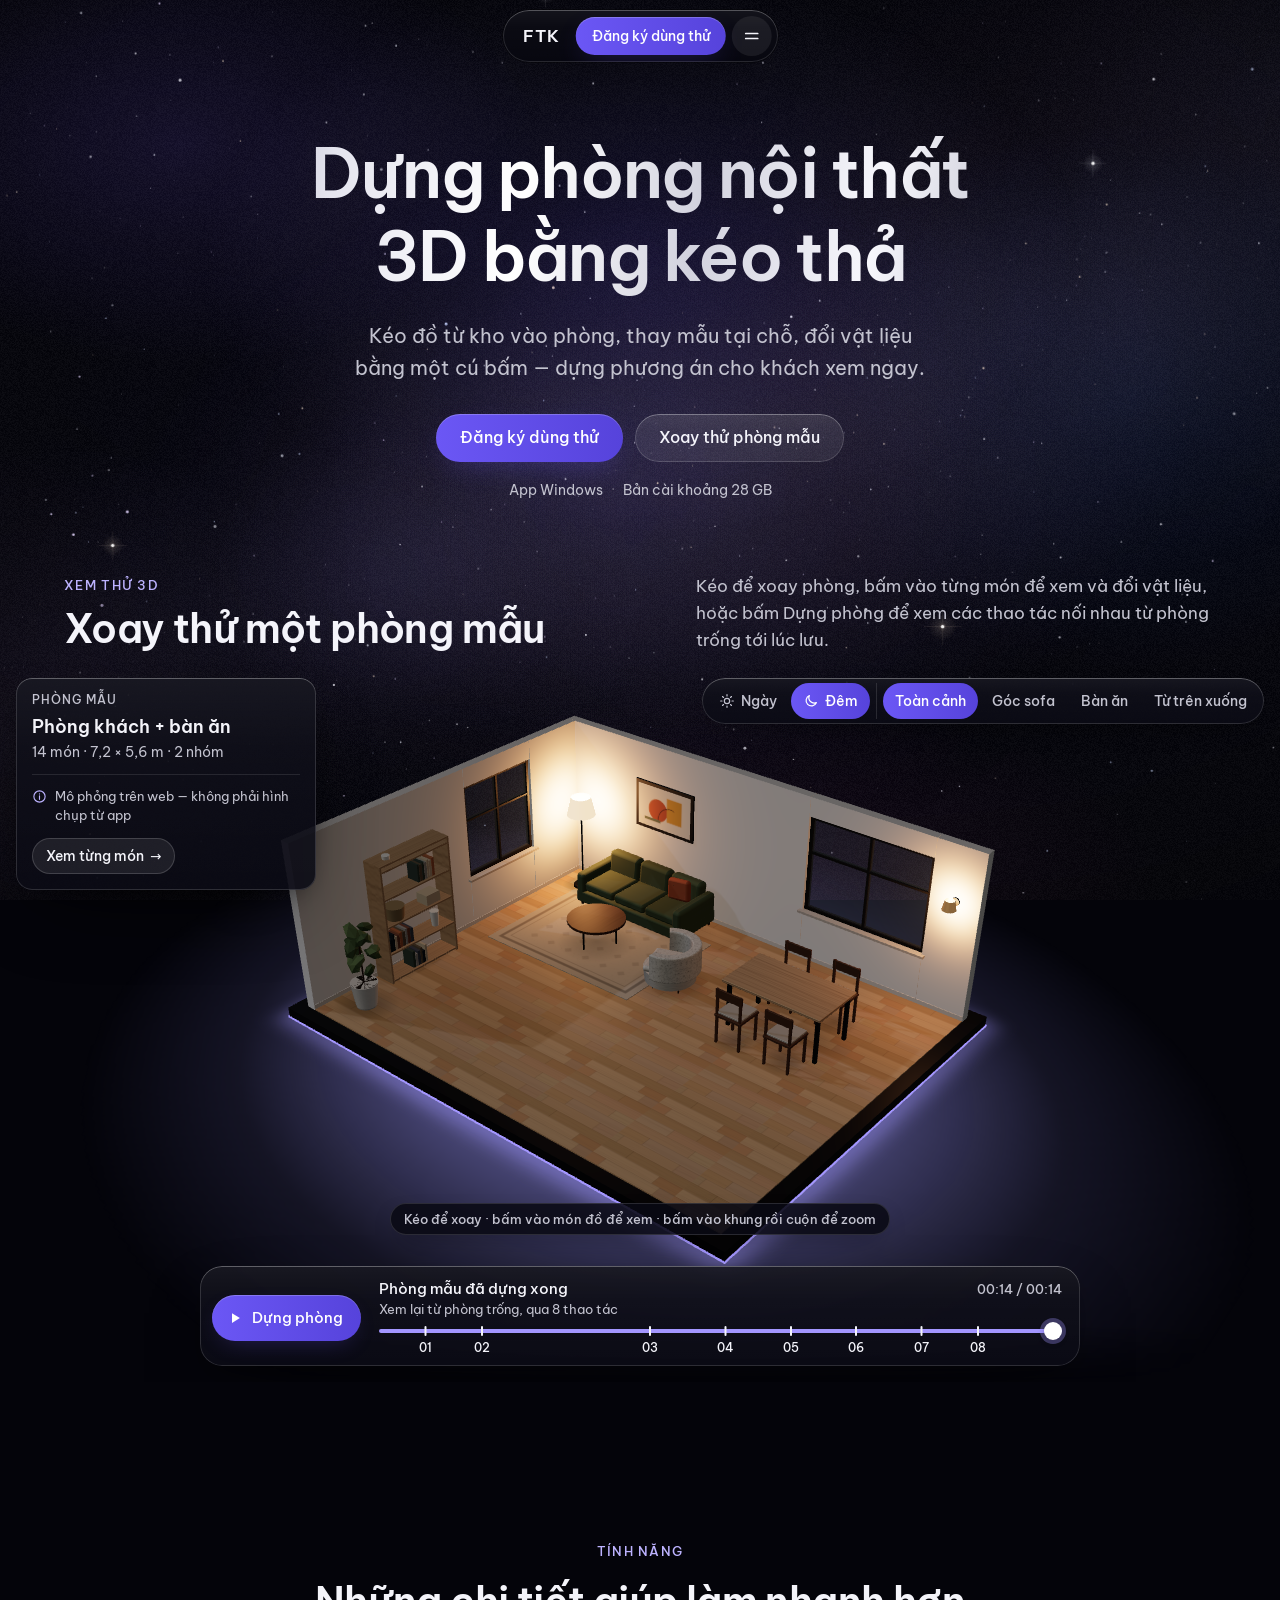
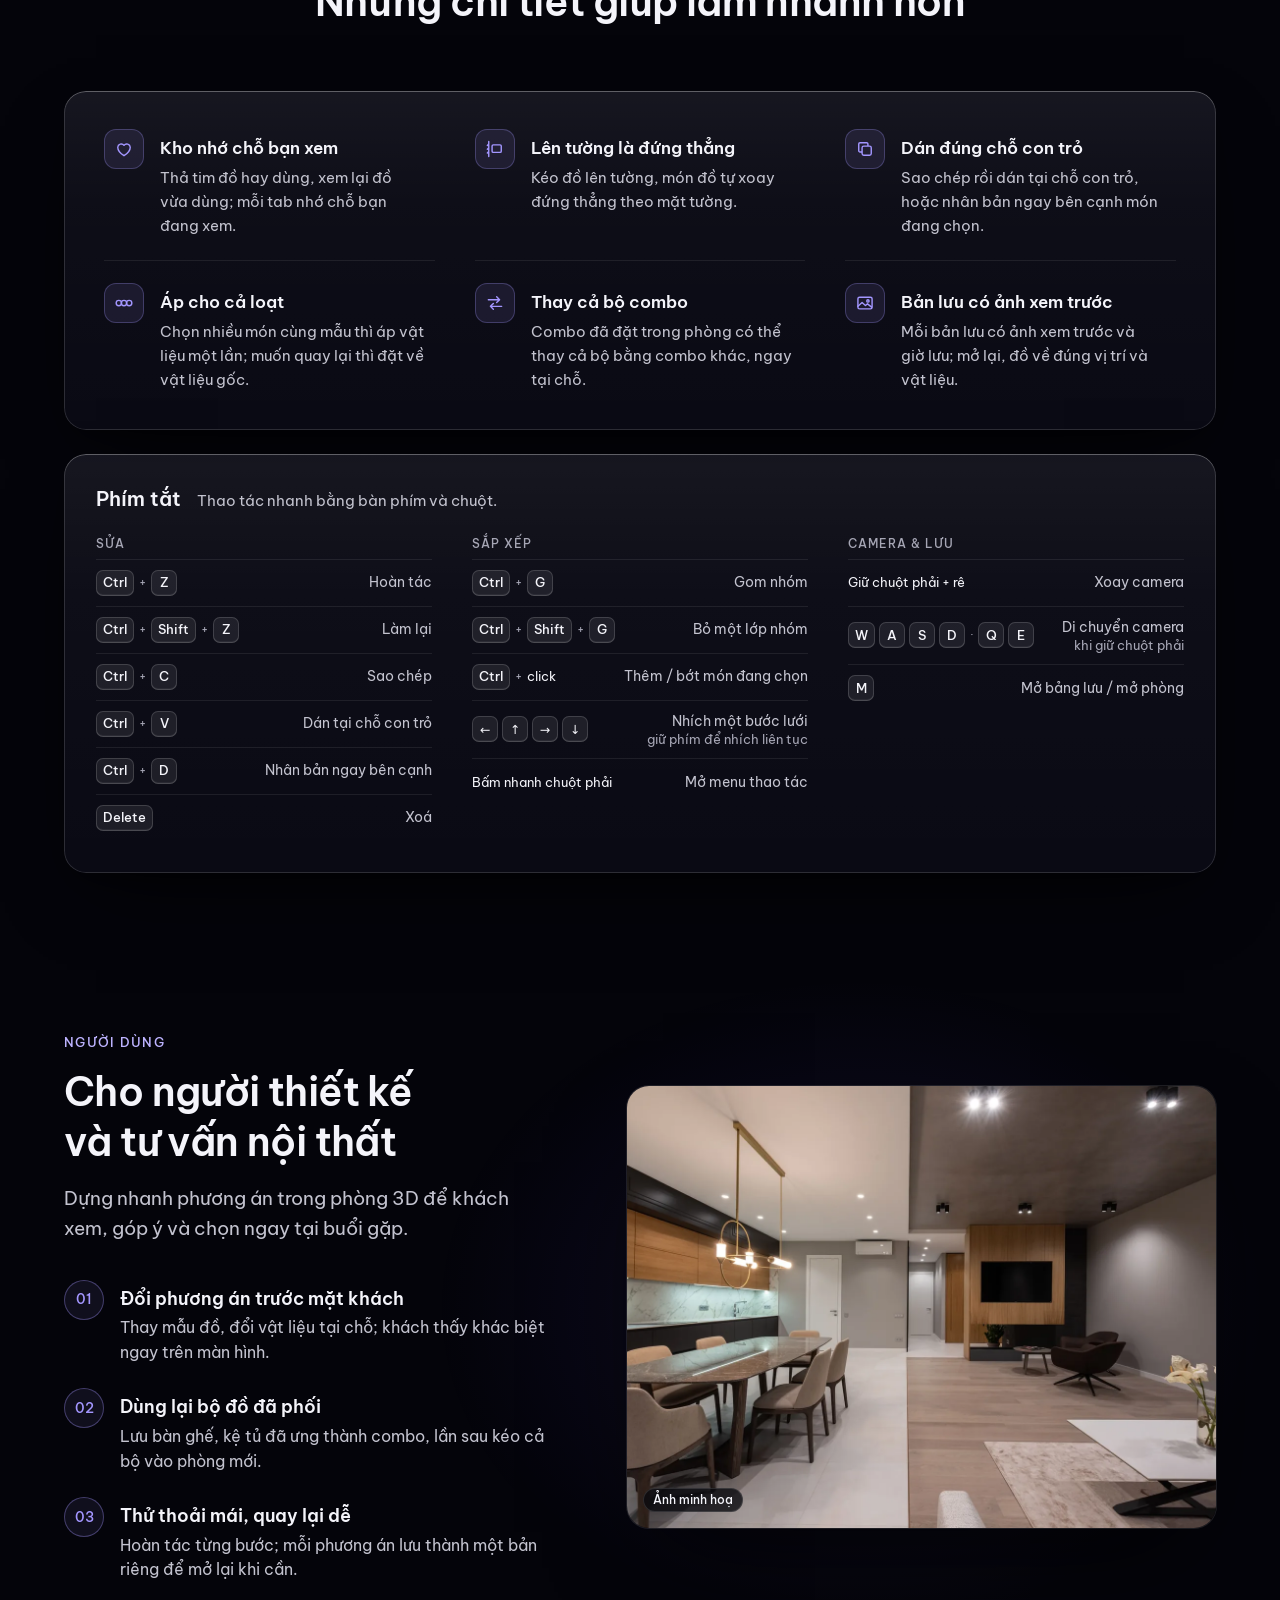
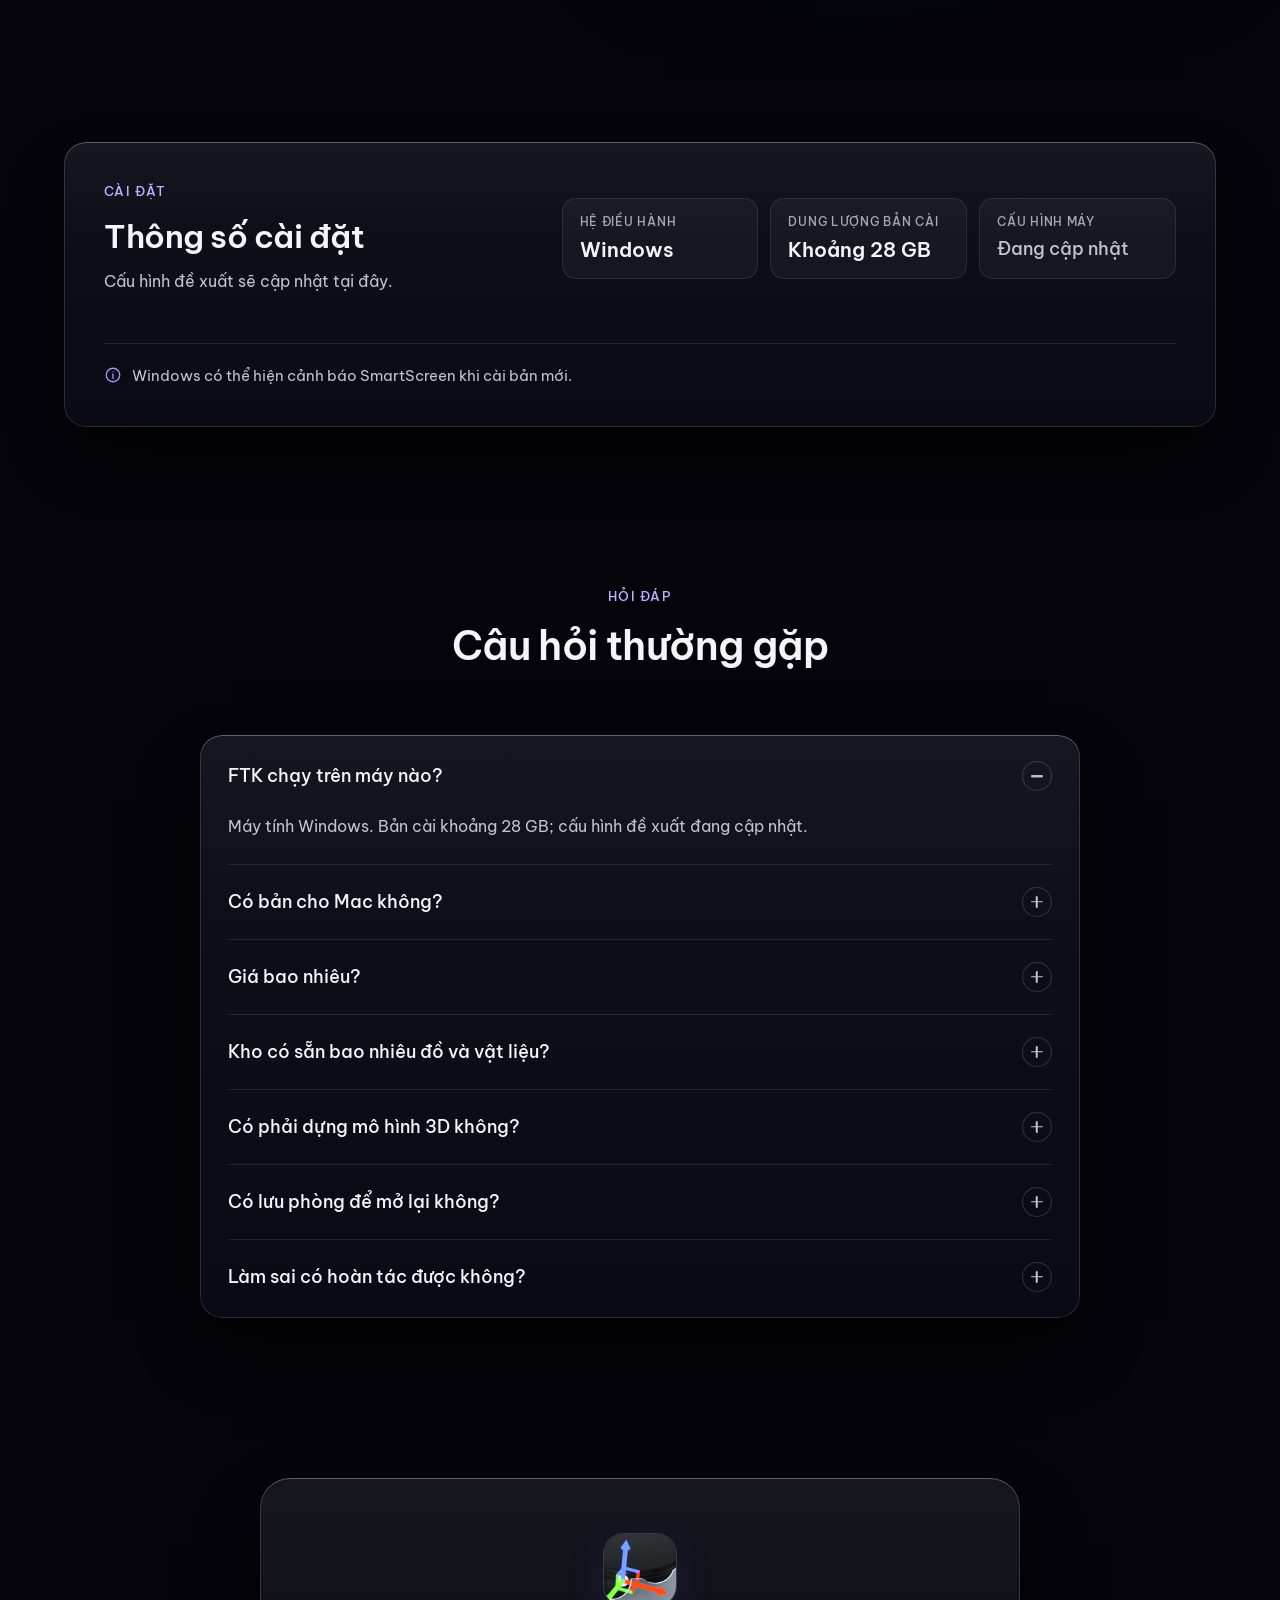
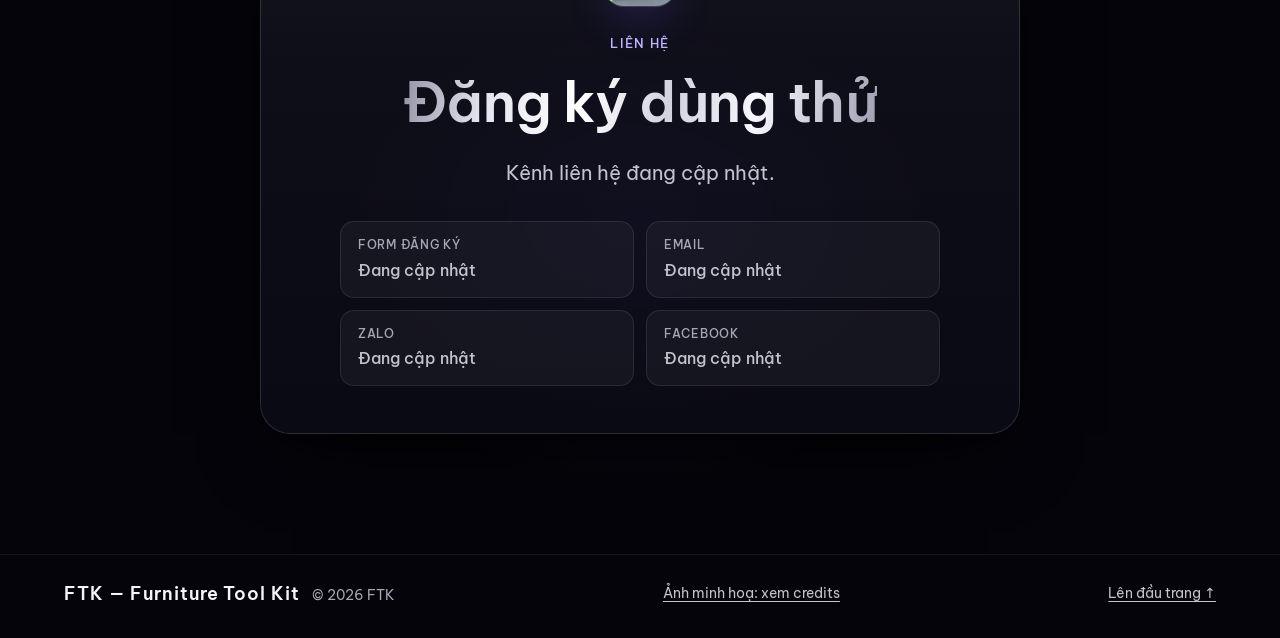
==== index.html @ a06487bc "Dựng trang giới thiệu FTK từ demo v5 đã duyệt (bản đầu, chưa soát) - Trang tĩnh: index.html, style.c" ====
<!doctype html>
<html lang="vi">
<head>
<meta charset="utf-8">
<meta name="viewport" content="width=device-width, initial-scale=1">
<meta name="color-scheme" content="dark">
<meta name="theme-color" content="#04040A">
<meta name="robots" content="noindex">
<title data-cfg="APP_NAME" data-cfg-sau=" · Dựng phòng nội thất 3D bằng kéo thả">FTK — Furniture Tool Kit · Dựng phòng nội thất 3D bằng kéo thả</title>
<meta name="description" data-cfg="TAGLINE" content="Dựng phòng nội thất 3D bằng kéo thả — cho người thiết kế và tư vấn nội thất.">
<link rel="preconnect" href="https://fonts.googleapis.com">
<link rel="preconnect" href="https://fonts.gstatic.com" crossorigin>
<link rel="stylesheet" href="https://fonts.googleapis.com/css2?family=Be+Vietnam+Pro:wght@400;500;600&display=swap">
<link rel="stylesheet" href="style.css?v=1">
<script type="importmap">{"imports":{"three":"./vendor/three/three.module.min.js","three/addons/":"./vendor/three/addons/"}}</script>
<script src="config.js?v=1"></script>
<script src="main.js?v=1"></script>
</head>
<body id="top">
<div class="sky" aria-hidden="true"><div class="sky-neb"></div><canvas class="sky-far"></canvas><canvas class="sky-near"></canvas><div class="sky-grain"></div><div class="sky-vig"></div></div>
<a class="skip" href="#noi-dung">Bỏ qua, tới nội dung</a>

<!-- ═════════ DYNAMIC ISLAND (thay thanh đầu trang) ═════════ -->
<header class="island-wrap">
  <div class="island no-anim" data-mode="idle">
    <div class="isl-in">
      <div class="isl-bar">
        <a class="isl-brand" href="#top" aria-label="FTK — lên đầu trang" data-cfg="APP_SHORT">FTK</a>
        <div class="isl-live" data-kind="none" aria-hidden="true">
          <span class="isl-ico">
            <svg class="isl-ring" width="20" height="20" viewBox="0 0 20 20"><circle class="trk" cx="10" cy="10" r="7.6"/><circle class="val" cx="10" cy="10" r="7.6" pathLength="100" stroke-dasharray="100" stroke-dashoffset="100"/></svg>
            <span class="isl-dot"></span>
            <svg class="isl-ok" width="20" height="20" viewBox="0 0 24 24" fill="none" stroke="currentColor" stroke-width="2" stroke-linecap="round" stroke-linejoin="round"><circle cx="12" cy="12" r="9"/><path d="m8 12.5 2.6 2.6L16 9.6"/></svg>
          </span>
          <span class="isl-no"></span><span class="isl-txt"></span><span class="isl-sub"></span>
        </div>
        <a class="btn btn-primary isl-cta" href="#lien-he" data-cfg-href="SIGNUP_URL">Đăng ký dùng thử</a>
        <button class="isl-btn" type="button" aria-expanded="false" aria-controls="isl-menu" aria-label="Mở menu">
          <svg class="i-menu" width="20" height="20" viewBox="0 0 20 20" fill="none" stroke="currentColor" stroke-width="1.7" stroke-linecap="round" aria-hidden="true"><path d="M4 7.5h12M4 12.5h12"/></svg>
          <svg class="i-x" width="20" height="20" viewBox="0 0 20 20" fill="none" stroke="currentColor" stroke-width="1.7" stroke-linecap="round" aria-hidden="true"><path d="M5.5 5.5l9 9M14.5 5.5l-9 9"/></svg>
        </button>
      </div>
      <div class="isl-panel" id="isl-menu" hidden>
        <nav class="isl-nav" aria-label="Mục chính">
          <ul>
            <template data-an="anh-app"><li><a data-to="thao-tac">Thao tác</a></li></template>
            <li><a href="#xem-thu">Xem thử 3D</a></li>
            <li><a href="#tinh-nang">Tính năng</a></li>
            <li><a href="#danh-cho-ai">Người dùng</a></li>
            <li><a href="#cai-dat">Cài đặt</a></li>
            <li><a href="#hoi-dap">Hỏi đáp</a></li>
          </ul>
        </nav>
      </div>
    </div>
  </div>
  <p id="isl-say" class="sr-only" role="status" aria-live="polite"></p>
</header>

<main id="noi-dung">

<!-- ═════════ #hero ═════════ -->
<section id="hero" class="hero" aria-labelledby="hero-title">
  <div class="container">
    <h1 id="hero-title" class="shine" data-reveal style="--i:0">Dựng phòng nội thất 3D bằng kéo thả</h1>
    <p class="lead" data-reveal style="--i:1">Kéo đồ từ kho vào phòng, thay mẫu tại chỗ, đổi vật liệu bằng một cú bấm — dựng phương án cho khách xem ngay.</p>
    <div class="hero-actions" data-reveal style="--i:2">
      <a class="btn btn-primary" href="#lien-he" data-cfg-href="SIGNUP_URL">Đăng ký dùng thử</a>
      <a class="btn btn-glass" href="#xem-thu" data-hero-2>Xoay thử phòng mẫu</a>
    </div>
    <p class="hero-note" data-reveal style="--i:3">App Windows<span aria-hidden="true">·</span>Bản cài khoảng 28 GB</p>

    <!-- TẠM ẨN (cờ SHOW_ANH_APP): <template> không giải mã / tải ảnh bên trong. Cờ bật → script đưa lại vào DOM. -->
    <template data-an="anh-app">
    <figure class="hero-media" data-reveal style="--i:4">
      <div class="frame">
        <img data-media="ui-tong-quan" width="1400" height="996" alt="" fetchpriority="high">
      </div>
      <figcaption class="cap"></figcaption>
    </figure>
    </template>
  </div>
</section>

<!-- ═════════ #thao-tac — TẠM ẨN (cờ SHOW_ANH_APP) ═════════
     Cờ bật: script đưa khối vào lại chỗ này rồi mới khởi tạo phần kể chuyện theo cuộn.
     Không JS / giảm chuyển động: danh sách tĩnh 8 bước, ảnh / ô chờ nằm trong từng bước. -->
<template data-an="anh-app">
<section id="thao-tac" class="section tt" aria-labelledby="tt-title">
  <div class="container">
    <div class="sec-head" data-reveal>
      <p class="eyebrow">Xem thao tác</p>
      <h2 id="tt-title" class="h2">Từ kho đồ tới bản lưu</h2>
      <p class="sec-lead">Tám thao tác dựng một phương án, từ lúc mở kho tới khi lưu phòng.</p>
    </div>
  </div>
  <div class="tt-wide">
    <div class="tt-body">
      <ol class="tt-steps">
        <li class="tt-step" id="tt-1">
          <div class="tt-text">
            <p class="tt-no"><b>01</b> / 08</p>
            <h3>Mở kho đồ</h3>
            <p class="tt-desc">Bấm nút kho đồ trên thanh công cụ: đồ nội thất, vật liệu và combo nằm chung một cửa sổ, xếp theo thư mục, có ô tìm kiếm.</p>
          </div>
          <figure class="tt-media" data-step="1">
            <img data-media="tt-01" width="945" height="532" loading="lazy" alt="">
            <figcaption class="chip"></figcaption>
          </figure>
        </li>

        <li class="tt-step" id="tt-2">
          <div class="tt-text">
            <p class="tt-no"><b>02</b> / 08</p>
            <h3>Kéo đồ vào phòng</h3>
            <p class="tt-desc">Kéo thẻ ra phòng 3D, bóng của món đồ bám theo sàn, tường hoặc trần dưới con trỏ. Thả tay là đồ nằm đúng chỗ, được chọn sẵn.</p>
          </div>
          <figure class="tt-media tt-wait" data-step="2" role="img" aria-label="Ô chờ video kéo đồ vào phòng (V3), chưa có video">
            <div class="tt-wait-in">
              <span class="tt-wait-ico" aria-hidden="true"><svg width="30" height="30" viewBox="0 0 24 24" fill="none" stroke="currentColor" stroke-width="1.6" stroke-linecap="round" stroke-linejoin="round"><rect x="3" y="3" width="8" height="8" rx="1.6"/><path d="M13 13l8 4-3.4 1.2L16.4 21.6z"/><path d="M7 14v4h4" stroke-dasharray="2 2"/></svg></span>
              <span class="wait-badge"><svg width="18" height="18" viewBox="0 0 24 24" aria-hidden="true"><circle cx="12" cy="12" r="9.2" fill="none" stroke="currentColor" stroke-width="1.6"/><path d="M10 8.6v6.8l5.6-3.4z" fill="currentColor"/></svg>Video sẽ cập nhật — V3</span>
            </div>
          </figure>
        </li>

        <li class="tt-step" id="tt-3">
          <div class="tt-text">
            <p class="tt-no"><b>03</b> / 08</p>
            <h3>Chọn rồi chỉnh bằng gizmo</h3>
            <p class="tt-desc">Click hoặc quét khung để chọn, kéo gizmo 3 trục để di chuyển, xoay, co giãn theo bước lưới.</p>
            <ul class="tt-keys">
              <li><kbd>Ctrl</kbd><span class="plus">+</span><span class="act">click</span><span class="what">thêm / bớt món</span></li>
              <li><kbd aria-label="Mũi tên trái">←</kbd><kbd aria-label="Mũi tên phải">→</kbd><span class="what">nhích một bước lưới</span></li>
            </ul>
          </div>
          <figure class="tt-media" data-step="3">
            <img data-media="tt-03" width="567" height="319" loading="lazy" alt="">
            <figcaption class="chip"></figcaption>
          </figure>
        </li>

        <li class="tt-step" id="tt-4">
          <div class="tt-text">
            <p class="tt-no"><b>04</b> / 08</p>
            <h3>Gom đồ thành nhóm</h3>
            <p class="tt-desc">Chọn nhiều món rồi gom thành nhóm để di chuyển cả cụm; vào trong nhóm khi cần sửa riêng từng món.</p>
            <ul class="tt-keys">
              <li><kbd>Ctrl</kbd><span class="plus">+</span><kbd>G</kbd><span class="what">gom nhóm</span></li>
              <li><kbd>Ctrl</kbd><span class="plus">+</span><kbd>Shift</kbd><span class="plus">+</span><kbd>G</kbd><span class="what">bỏ một lớp nhóm</span></li>
            </ul>
          </div>
          <figure class="tt-media tt-wait" data-step="4" role="img" aria-label="Ô chờ video gom nhóm (V5), chưa có video">
            <div class="tt-wait-in">
              <span class="tt-wait-ico" aria-hidden="true"><svg width="30" height="30" viewBox="0 0 24 24" fill="none" stroke="currentColor" stroke-width="1.6" stroke-linejoin="round"><rect x="2.5" y="2.5" width="19" height="19" rx="3" stroke-dasharray="2.4 2.4"/><rect x="6" y="6" width="5.5" height="5.5" rx="1.2"/><rect x="12.5" y="12.5" width="5.5" height="5.5" rx="1.2"/></svg></span>
              <span class="wait-badge"><svg width="18" height="18" viewBox="0 0 24 24" aria-hidden="true"><circle cx="12" cy="12" r="9.2" fill="none" stroke="currentColor" stroke-width="1.6"/><path d="M10 8.6v6.8l5.6-3.4z" fill="currentColor"/></svg>Video sẽ cập nhật — V5</span>
            </div>
          </figure>
        </li>

        <li class="tt-step" id="tt-5">
          <div class="tt-text">
            <p class="tt-no"><b>05</b> / 08</p>
            <h3>Thay đồ tại chỗ</h3>
            <p class="tt-desc">Chuột phải lên món đồ để thay: kho mở đúng thư mục của món, bạn chọn mẫu khác. Món mới giữ vị trí, hướng xoay và nhóm của món cũ.</p>
          </div>
          <figure class="tt-media tt-wait" data-step="5" role="img" aria-label="Ô chờ video thay đồ (V6), chưa có video">
            <div class="tt-wait-in">
              <span class="tt-wait-ico" aria-hidden="true"><svg width="30" height="30" viewBox="0 0 24 24" fill="none" stroke="currentColor" stroke-width="1.6" stroke-linecap="round" stroke-linejoin="round"><path d="M4 8h13M14 4.5 17.5 8 14 11.5M20 16H7M10 12.5 6.5 16l3.5 3.5"/></svg></span>
              <span class="wait-badge"><svg width="18" height="18" viewBox="0 0 24 24" aria-hidden="true"><circle cx="12" cy="12" r="9.2" fill="none" stroke="currentColor" stroke-width="1.6"/><path d="M10 8.6v6.8l5.6-3.4z" fill="currentColor"/></svg>Video sẽ cập nhật — V6</span>
            </div>
          </figure>
        </li>

        <li class="tt-step" id="tt-6">
          <div class="tt-text">
            <p class="tt-no"><b>06</b> / 08</p>
            <h3>Đổi vật liệu từng vùng</h3>
            <p class="tt-desc">Chọn một vùng của món đồ (mặt bàn, chân bàn…), bấm nút áp ở góc thẻ vật liệu, hoặc kéo thẻ thả thẳng lên đồ.</p>
          </div>
          <figure class="tt-media" data-step="6">
            <img data-media="tt-02" width="1280" height="720" loading="lazy" alt="">
            <figcaption class="chip"></figcaption>
          </figure>
        </li>

        <li class="tt-step" id="tt-7">
          <div class="tt-text">
            <p class="tt-no"><b>07</b> / 08</p>
            <h3>Lưu cả bộ thành combo</h3>
            <p class="tt-desc">Chọn từ 2 món trở lên, lưu thành combo từ menu chuột phải; cả bộ vào tab combo của kho, kèm ảnh bìa tự chụp. Lần sau kéo cả bộ vào phòng, đúng đội hình và vật liệu.</p>
          </div>
          <figure class="tt-media tt-wait" data-step="7" role="img" aria-label="Ô chờ video combo (V8), chưa có video">
            <div class="tt-wait-in">
              <span class="tt-wait-ico" aria-hidden="true"><svg width="30" height="30" viewBox="0 0 24 24" fill="none" stroke="currentColor" stroke-width="1.6" stroke-linejoin="round"><path d="M12 3.5 21 8l-9 4.5L3 8z"/><path d="M3 12l9 4.5 9-4.5M3 16l9 4.5 9-4.5"/></svg></span>
              <span class="wait-badge"><svg width="18" height="18" viewBox="0 0 24 24" aria-hidden="true"><circle cx="12" cy="12" r="9.2" fill="none" stroke="currentColor" stroke-width="1.6"/><path d="M10 8.6v6.8l5.6-3.4z" fill="currentColor"/></svg>Video sẽ cập nhật — V8</span>
            </div>
          </figure>
        </li>

        <li class="tt-step" id="tt-8">
          <div class="tt-text">
            <p class="tt-no"><b>08</b> / 08</p>
            <h3>Lưu phòng, hoàn tác dễ</h3>
            <p class="tt-desc">Mở bảng lưu, đặt tên rồi lưu phòng để mở lại khi cần. Làm sai thì hoàn tác từng bước.</p>
            <ul class="tt-keys">
              <li><kbd>M</kbd><span class="what">mở bảng lưu</span></li>
              <li><kbd>Ctrl</kbd><span class="plus">+</span><kbd>Z</kbd><span class="what">hoàn tác</span></li>
            </ul>
          </div>
          <figure class="tt-media tt-wait" data-step="8" role="img" aria-label="Ô chờ video lưu phòng và hoàn tác (V9, V10), chưa có video">
            <div class="tt-wait-in">
              <span class="tt-wait-ico" aria-hidden="true"><svg width="30" height="30" viewBox="0 0 24 24" fill="none" stroke="currentColor" stroke-width="1.6" stroke-linecap="round" stroke-linejoin="round"><path d="M8.5 5 4.5 9l4 4"/><path d="M4.5 9H14a5.5 5.5 0 0 1 0 11h-4"/></svg></span>
              <span class="wait-badge"><svg width="18" height="18" viewBox="0 0 24 24" aria-hidden="true"><circle cx="12" cy="12" r="9.2" fill="none" stroke="currentColor" stroke-width="1.6"/><path d="M10 8.6v6.8l5.6-3.4z" fill="currentColor"/></svg>Video sẽ cập nhật — V9 / V10</span>
            </div>
          </figure>
        </li>
      </ol>
    </div>
  </div>
</section>
</template>

<!-- ═════════ #xem-thu — Phòng 3D xem thử ═════════
     Cảnh dựng bằng code (three.js 0.160.1 nằm ở vendor/three/, chỉ nạp khi khối sắp vào màn hình).
     Không JS → ảnh chụp sẵn trong <noscript>. Không WebGL → script lấy đúng ảnh đó + câu giải thích. -->
<section id="xem-thu" class="section xt" aria-labelledby="xt-title-h">
  <div class="container">
    <div class="sec-head xt-head" data-reveal>
      <div>
        <p class="eyebrow">Xem thử 3D</p>
        <h2 id="xt-title-h" class="h2">Xoay thử một phòng mẫu</h2>
      </div>
      <p class="sec-lead">Kéo để xoay phòng, bấm vào từng món để xem và đổi vật liệu, hoặc bấm Dựng phòng để xem các thao tác nối nhau từ phòng trống tới lúc lưu.</p>
    </div>
  </div>
  <div class="xt-wrap">
    <div class="xt-stage" data-time="dem">
      <p class="xt-load" aria-hidden="true">Đang dựng phòng 3D…</p>
      <noscript><div class="xt-fallback"><img src="media/xt-fallback.webp" width="1280" height="641" alt="Phòng mẫu dựng bằng code, chế độ đêm, lơ lửng giữa nền trời sao, nhìn từ trên chéo xuống: sàn gỗ, hai bức tường có cửa sổ, sofa, ghế bành, bàn trà tròn trên thảm, kệ sách, đèn cây, chậu cây, tranh treo tường và bàn ăn 4 ghế." loading="lazy"><p class="xt-fb-note">Bật JavaScript để xoay phòng 3D. Mô phỏng trên web — không phải hình chụp từ app.</p></div></noscript>
      <div class="xt-ui">
        <button class="xt-touch" type="button" aria-label="Chạm để xoay phòng"><span><svg width="18" height="18" viewBox="0 0 24 24" fill="none" stroke="currentColor" stroke-width="1.7" stroke-linecap="round" stroke-linejoin="round" aria-hidden="true"><path d="M9 11V5.5a1.5 1.5 0 0 1 3 0V10"/><path d="M12 10V8.5a1.5 1.5 0 0 1 3 0V11"/><path d="M15 10.5a1.5 1.5 0 0 1 3 0V15a6 6 0 0 1-6 6h-.6a6 6 0 0 1-4.6-2.2L4.2 15.6a1.5 1.5 0 0 1 2.2-2L9 15.5"/></svg>Chạm để xoay phòng</span></button>

        <div class="xt-panel lg xt-info">
          <p class="xt-over">Phòng mẫu</p>
          <p class="xt-title">Phòng khách + bàn ăn</p>
          <p class="xt-meta">14 món · 7,2 × 5,6 m · 2 nhóm</p>
          <p class="xt-sim"><svg width="15" height="15" viewBox="0 0 24 24" fill="none" stroke="currentColor" stroke-width="1.8" stroke-linecap="round" aria-hidden="true"><circle cx="12" cy="12" r="9"/><path d="M12 11v5.5"/><circle cx="12" cy="7.8" r=".9" fill="currentColor" stroke="none"/></svg><span>Mô phỏng trên web — không phải hình chụp từ app</span></p>
          <button class="xt-all" type="button">Xem từng món <span aria-hidden="true">→</span></button>
        </div>

        <div class="xt-panel lg xt-ctrl">
          <div class="xt-seg" role="group" aria-label="Ánh sáng">
            <button type="button" data-time-set="ngay" aria-pressed="false"><svg width="16" height="16" viewBox="0 0 24 24" fill="none" stroke="currentColor" stroke-width="1.8" stroke-linecap="round" aria-hidden="true"><circle cx="12" cy="12" r="4"/><path d="M12 2.5v2M12 19.5v2M2.5 12h2M19.5 12h2M5.3 5.3l1.4 1.4M17.3 17.3l1.4 1.4M5.3 18.7l1.4-1.4M17.3 6.7l1.4-1.4"/></svg>Ngày</button>
            <button type="button" data-time-set="dem" aria-pressed="true"><svg width="16" height="16" viewBox="0 0 24 24" fill="none" stroke="currentColor" stroke-width="1.8" stroke-linejoin="round" aria-hidden="true"><path d="M20 14.5A8 8 0 0 1 9.5 4a8 8 0 1 0 10.5 10.5z"/></svg>Đêm</button>
          </div>
          <div class="xt-seg" role="group" aria-label="Góc nhìn có sẵn">
            <button type="button" data-view="toan" aria-pressed="true">Toàn cảnh</button>
            <button type="button" data-view="sofa" aria-pressed="false">Góc sofa</button>
            <button type="button" data-view="an" aria-pressed="false">Bàn ăn</button>
            <button type="button" data-view="tren" aria-pressed="false">Từ trên xuống</button>
          </div>
        </div>

        <p class="xt-hint xt-solid"></p>
        <div class="xt-kho xt-solid" aria-hidden="true"><span class="k-ttl">Kho đồ</span><span data-k="do">Đồ nội thất</span><span data-k="vl">Vật liệu</span><span data-k="cb">Combo</span><span class="xt-kho-item"></span></div>
        <p class="xt-glabel" aria-hidden="true"></p>
        <p class="xt-tip xt-solid" aria-hidden="true"></p>
        <button class="xt-done xt-solid" type="button"><svg width="16" height="16" viewBox="0 0 24 24" fill="none" stroke="currentColor" stroke-width="2" stroke-linecap="round" aria-hidden="true"><path d="M6 6l12 12M18 6 6 18"/></svg>Xong, cuộn trang</button>

        <aside class="xt-panel lg xt-card" aria-label="Thông tin món đồ đang chọn" aria-hidden="true">
          <div class="xt-card-head">
            <p class="xt-over">Món đồ · <span data-x="idx">01</span> / <span data-x="cnt">11</span></p>
            <button class="xt-x" type="button" aria-label="Đóng thẻ"><svg width="16" height="16" viewBox="0 0 24 24" fill="none" stroke="currentColor" stroke-width="2" stroke-linecap="round" aria-hidden="true"><path d="M6 6l12 12M18 6 6 18"/></svg></button>
          </div>
          <h3 data-x="name">Sofa 3 chỗ</h3>
          <dl class="xt-props">
            <div><dt>Loại đồ</dt><dd data-x="loai">Sofa</dd></div>
            <div><dt>Bám mặt</dt><dd data-x="bam">Sàn</dd></div>
            <div class="wide"><dt>Vật liệu · vùng <span data-x="vung">vải bọc</span></dt><dd data-x="vl">Vải xanh rêu</dd></div>
            <div class="wide"><dt>Nhóm / combo</dt><dd data-x="nhom">Nhóm Góc sofa</dd></div>
          </dl>
          <p class="xt-chips-lbl">Đổi vật liệu</p>
          <div class="xt-chips" role="group" aria-label="Đổi vật liệu"></div>
          <div class="xt-nav">
            <button type="button" data-x="prev"><span aria-hidden="true">←</span> Món trước</button>
            <button type="button" data-x="next">Món sau <span aria-hidden="true">→</span></button>
          </div>
          <p class="xt-fine">Tên đồ, vật liệu, nhóm là dữ liệu mô phỏng cho phòng mẫu này.</p>
        </aside>

        <div class="xt-panel lg xt-tl">
          <button class="xt-play" type="button" data-state="play" aria-label="Phát: dựng phòng từ phòng trống">
            <svg class="i-play" width="18" height="18" viewBox="0 0 24 24" aria-hidden="true"><path d="M8 5.5v13l10.5-6.5z" fill="currentColor"/></svg>
            <svg class="i-pause" width="18" height="18" viewBox="0 0 24 24" aria-hidden="true"><path d="M7.5 5.5h3v13h-3zM13.5 5.5h3v13h-3z" fill="currentColor"/></svg>
            <svg class="i-replay" width="18" height="18" viewBox="0 0 24 24" fill="none" stroke="currentColor" stroke-width="2" stroke-linecap="round" stroke-linejoin="round" aria-hidden="true"><path d="M4.5 12a7.5 7.5 0 1 0 2.2-5.3"/><path d="M4.5 4.5v4h4"/></svg>
            <span class="xt-play-txt">Dựng phòng</span>
          </button>
          <div class="xt-tl-main">
            <div class="xt-tl-top"><p class="xt-moc"><b></b><span>Phòng mẫu đã dựng xong</span></p><p class="xt-time">00:14 / 00:14</p></div>
            <p class="xt-moc-sub">Xem lại từ phòng trống, qua 8 thao tác</p>
            <div class="xt-range"><input type="range" min="0" max="1420" step="1" value="1420" aria-label="Thanh thời gian dựng phòng"><div class="xt-ticks" aria-hidden="true"></div></div>
          </div>
        </div>
      </div>
    </div>
  </div>
</section>

<!-- ═════════ #tinh-nang ═════════ -->
<section id="tinh-nang" class="section" aria-labelledby="tn-title">
  <div class="container">
    <div class="sec-head" data-reveal>
      <p class="eyebrow">Tính năng</p>
      <h2 id="tn-title" class="h2">Những chi tiết giúp làm nhanh hơn</h2>
    </div>

    <ul class="details lg" data-reveal>
      <li class="detail">
        <span class="ico" aria-hidden="true"><svg width="20" height="20" viewBox="0 0 24 24" fill="none" stroke="currentColor" stroke-width="1.7" stroke-linejoin="round"><path d="M12 20s-7.5-4.6-7.5-10.1A4.2 4.2 0 0 1 12 7.6a4.2 4.2 0 0 1 7.5 2.3C19.5 15.4 12 20 12 20z"/></svg></span>
        <div><h3>Kho nhớ chỗ bạn xem</h3><p>Thả tim đồ hay dùng, xem lại đồ vừa dùng; mỗi tab nhớ chỗ bạn đang xem.</p></div>
      </li>
      <li class="detail">
        <span class="ico" aria-hidden="true"><svg width="20" height="20" viewBox="0 0 24 24" fill="none" stroke="currentColor" stroke-width="1.7" stroke-linecap="round" stroke-linejoin="round"><path d="M4.5 3v18M4.5 6 2.8 7.7M4.5 10.5 2.8 12.2M4.5 15 2.8 16.7"/><rect x="8.5" y="7" width="11" height="9" rx="1.4"/></svg></span>
        <div><h3>Lên tường là đứng thẳng</h3><p>Kéo đồ lên tường, món đồ tự xoay đứng thẳng theo mặt tường.</p></div>
      </li>
      <li class="detail">
        <span class="ico" aria-hidden="true"><svg width="20" height="20" viewBox="0 0 24 24" fill="none" stroke="currentColor" stroke-width="1.7" stroke-linejoin="round"><rect x="8.5" y="8.5" width="11" height="11" rx="2"/><path d="M15.5 8.5V6A1.5 1.5 0 0 0 14 4.5H6A1.5 1.5 0 0 0 4.5 6v8A1.5 1.5 0 0 0 6 15.5h2.5"/></svg></span>
        <div><h3>Dán đúng chỗ con trỏ</h3><p>Sao chép rồi dán tại chỗ con trỏ, hoặc nhân bản ngay bên cạnh món đang chọn.</p></div>
      </li>
      <li class="detail">
        <span class="ico" aria-hidden="true"><svg width="20" height="20" viewBox="0 0 24 24" fill="none" stroke="currentColor" stroke-width="1.7"><circle cx="5.8" cy="12" r="3.2"/><circle cx="12" cy="12" r="3.2"/><circle cx="18.2" cy="12" r="3.2"/></svg></span>
        <div><h3>Áp cho cả loạt</h3><p>Chọn nhiều món cùng mẫu thì áp vật liệu một lần; muốn quay lại thì đặt về vật liệu gốc.</p></div>
      </li>
      <li class="detail">
        <span class="ico" aria-hidden="true"><svg width="20" height="20" viewBox="0 0 24 24" fill="none" stroke="currentColor" stroke-width="1.7" stroke-linecap="round" stroke-linejoin="round"><path d="M4 8h13M14 4.5 17.5 8 14 11.5M20 16H7M10 12.5 6.5 16l3.5 3.5"/></svg></span>
        <div><h3>Thay cả bộ combo</h3><p>Combo đã đặt trong phòng có thể thay cả bộ bằng combo khác, ngay tại chỗ.</p></div>
      </li>
      <li class="detail">
        <span class="ico" aria-hidden="true"><svg width="20" height="20" viewBox="0 0 24 24" fill="none" stroke="currentColor" stroke-width="1.7" stroke-linejoin="round" stroke-linecap="round"><rect x="3.5" y="5" width="17" height="14" rx="2"/><path d="m3.5 16 5-4.5 4 3.5 2.5-2 5 4"/><circle cx="15.5" cy="9.5" r="1.4"/></svg></span>
        <div><h3>Bản lưu có ảnh xem trước</h3><p>Mỗi bản lưu có ảnh xem trước và giờ lưu; mở lại, đồ về đúng vị trí và vật liệu.</p></div>
      </li>
    </ul>
    <!-- Phím tắt -->
    <div class="keys lg" data-reveal>
      <div class="keys-title">
        <h3>Phím tắt</h3>
        <p>Thao tác nhanh bằng bàn phím và chuột.</p>
      </div>
      <div class="kgroup">
        <h4>Sửa</h4>
        <dl>
          <div class="krow"><dt><kbd>Ctrl</kbd><span class="plus">+</span><kbd>Z</kbd></dt><dd>Hoàn tác</dd></div>
          <div class="krow"><dt><kbd>Ctrl</kbd><span class="plus">+</span><kbd>Shift</kbd><span class="plus">+</span><kbd>Z</kbd></dt><dd>Làm lại</dd></div>
          <div class="krow"><dt><kbd>Ctrl</kbd><span class="plus">+</span><kbd>C</kbd></dt><dd>Sao chép</dd></div>
          <div class="krow"><dt><kbd>Ctrl</kbd><span class="plus">+</span><kbd>V</kbd></dt><dd>Dán tại chỗ con trỏ</dd></div>
          <div class="krow"><dt><kbd>Ctrl</kbd><span class="plus">+</span><kbd>D</kbd></dt><dd>Nhân bản ngay bên cạnh</dd></div>
          <div class="krow"><dt><kbd>Delete</kbd></dt><dd>Xoá</dd></div>
        </dl>
      </div>
      <div class="kgroup">
        <h4>Sắp xếp</h4>
        <dl>
          <div class="krow"><dt><kbd>Ctrl</kbd><span class="plus">+</span><kbd>G</kbd></dt><dd>Gom nhóm</dd></div>
          <div class="krow"><dt><kbd>Ctrl</kbd><span class="plus">+</span><kbd>Shift</kbd><span class="plus">+</span><kbd>G</kbd></dt><dd>Bỏ một lớp nhóm</dd></div>
          <div class="krow"><dt><kbd>Ctrl</kbd><span class="plus">+</span><span class="act">click</span></dt><dd>Thêm / bớt món đang chọn</dd></div>
          <div class="krow"><dt><kbd aria-label="Mũi tên trái">←</kbd><kbd aria-label="Mũi tên lên">↑</kbd><kbd aria-label="Mũi tên phải">→</kbd><kbd aria-label="Mũi tên xuống">↓</kbd></dt><dd>Nhích một bước lưới<small>giữ phím để nhích liên tục</small></dd></div>
          <div class="krow"><dt><span class="act">Bấm nhanh chuột phải</span></dt><dd>Mở menu thao tác</dd></div>
        </dl>
      </div>
      <div class="kgroup">
        <h4>Camera &amp; lưu</h4>
        <dl>
          <div class="krow"><dt><span class="act">Giữ chuột phải + rê</span></dt><dd>Xoay camera</dd></div>
          <div class="krow"><dt><kbd>W</kbd><kbd>A</kbd><kbd>S</kbd><kbd>D</kbd><span class="sep">·</span><kbd>Q</kbd><kbd>E</kbd></dt><dd>Di chuyển camera<small>khi giữ chuột phải</small></dd></div>
          <div class="krow"><dt><kbd>M</kbd></dt><dd>Mở bảng lưu / mở phòng</dd></div>
        </dl>
      </div>
    </div>
  </div>
</section>

<!-- ═════════ #danh-cho-ai (nhãn: Người dùng) ═════════ -->
<section id="danh-cho-ai" class="band" aria-labelledby="nd-title">
  <div class="container band-grid">
    <div>
      <div data-reveal>
        <p class="eyebrow">Người dùng</p>
        <h2 id="nd-title" class="h2">Cho người thiết kế và tư vấn nội thất</h2>
        <p class="sec-lead">Dựng nhanh phương án trong phòng 3D để khách xem, góp ý và chọn ngay tại buổi gặp.</p>
      </div>
      <ul class="benefits">
        <li class="benefit" data-reveal style="--i:0">
          <span class="n" aria-hidden="true">01</span>
          <div><h3>Đổi phương án trước mặt khách</h3><p>Thay mẫu đồ, đổi vật liệu tại chỗ; khách thấy khác biệt ngay trên màn hình.</p></div>
        </li>
        <li class="benefit" data-reveal style="--i:1">
          <span class="n" aria-hidden="true">02</span>
          <div><h3>Dùng lại bộ đồ đã phối</h3><p>Lưu bàn ghế, kệ tủ đã ưng thành combo, lần sau kéo cả bộ vào phòng mới.</p></div>
        </li>
        <li class="benefit" data-reveal style="--i:2">
          <span class="n" aria-hidden="true">03</span>
          <div><h3>Thử thoải mái, quay lại dễ</h3><p>Hoàn tác từng bước; mỗi phương án lưu thành một bản riêng để mở lại khi cần.</p></div>
        </li>
      </ul>
    </div>
    <figure class="photo" data-reveal style="--i:1">
      <img data-media="nguoi-dung" width="1200" height="900" loading="lazy" alt="">
      <figcaption class="chip"></figcaption>
    </figure>
  </div>
</section>

<!-- ═════════ #ai-sap-co (ẩn; hiện khi SHOW_AI_TEASER bật) ═════════ -->
<section id="ai-sap-co" class="section" aria-labelledby="ai-title" hidden>
  <div class="container">
    <div class="soon lg" data-reveal>
      <p class="eyebrow">Sắp có</p>
      <h2 id="ai-title" class="h2">AI bày đồ — sắp có</h2>
      <p class="sec-lead">Chúng tôi đang thử nghiệm để AI hỗ trợ bày đồ vào phòng. Tính năng này chưa có trong bản hiện tại.</p>
      <p class="wait-badge"><svg width="18" height="18" viewBox="0 0 24 24" fill="none" stroke="currentColor" stroke-width="1.7" stroke-linecap="round" aria-hidden="true"><circle cx="12" cy="12" r="9"/><path d="M12 7.5V12l3 2"/></svg>Đang thử nghiệm</p>
    </div>
  </div>
</section>

<!-- ═════════ #cai-dat ═════════ -->
<section id="cai-dat" class="section" aria-labelledby="cd-title">
  <div class="container">
    <div class="install lg" data-reveal>
      <div>
        <p class="eyebrow">Cài đặt</p>
        <h2 id="cd-title" class="h2">Thông số cài đặt</h2>
        <p class="install-sub">Cấu hình đề xuất sẽ cập nhật tại đây.</p>
      </div>
      <dl class="specs">
        <div class="spec"><dt>Hệ điều hành</dt><dd>Windows</dd></div>
        <div class="spec"><dt>Dung lượng bản cài</dt><dd>Khoảng 28 GB</dd></div>
        <div class="spec"><dt>Cấu hình máy</dt><dd class="pending">Đang cập nhật</dd></div>
      </dl>
      <p class="install-note">
        <svg width="18" height="18" viewBox="0 0 24 24" fill="none" stroke="currentColor" stroke-width="1.7" stroke-linecap="round" aria-hidden="true"><circle cx="12" cy="12" r="9"/><path d="M12 11v5.5"/><circle cx="12" cy="7.8" r=".9" fill="currentColor" stroke="none"/></svg>
        <span>Windows có thể hiện cảnh báo SmartScreen khi cài bản mới.</span>
      </p>
    </div>
  </div>
</section>

<!-- ═════════ #hoi-dap ═════════ -->
<section id="hoi-dap" class="section" aria-labelledby="hd-title">
  <div class="narrow">
    <div class="sec-head" data-reveal>
      <p class="eyebrow">Hỏi đáp</p>
      <h2 id="hd-title" class="h2">Câu hỏi thường gặp</h2>
    </div>
    <div class="faq lg" data-reveal>
      <details open>
        <summary><span class="q"><span data-cfg="APP_SHORT">FTK</span> chạy trên máy nào?</span><span class="pm" aria-hidden="true"></span></summary>
        <p class="ans">Máy tính Windows. Bản cài khoảng 28 GB; cấu hình đề xuất đang cập nhật.</p>
      </details>
      <details>
        <summary><span class="q">Có bản cho Mac không?</span><span class="pm" aria-hidden="true"></span></summary>
        <p class="ans">Hiện chỉ có bản Windows.</p>
      </details>
      <details>
        <summary><span class="q">Giá bao nhiêu?</span><span class="pm" aria-hidden="true"></span></summary>
        <p class="ans">Giá chưa công bố. Đăng ký ở mục <a href="#lien-he">Liên hệ</a> để được báo khi có thông tin.</p>
      </details>
      <details>
        <summary><span class="q">Kho có sẵn bao nhiêu đồ và vật liệu?</span><span class="pm" aria-hidden="true"></span></summary>
        <p class="ans">Kho có sẵn đồ nội thất và vật liệu, chia theo thư mục. Chúng tôi chưa công bố con số; bạn xem trực tiếp khi dùng thử. Bộ đồ bạn tự phối có thể lưu thành combo để dùng lại.</p>
      </details>
      <details>
        <summary><span class="q">Có phải dựng mô hình 3D không?</span><span class="pm" aria-hidden="true"></span></summary>
        <p class="ans">Không. Bạn chọn đồ có sẵn trong kho, kéo vào phòng rồi sắp xếp, thay mẫu, đổi vật liệu.</p>
      </details>
      <details>
        <summary><span class="q">Có lưu phòng để mở lại không?</span><span class="pm" aria-hidden="true"></span></summary>
        <p class="ans">Có. Bấm M để mở bảng lưu, đặt tên rồi lưu; mỗi bản lưu có ảnh xem trước và giờ lưu. Mở lại, đồ về đúng vị trí và vật liệu.</p>
      </details>
      <details>
        <summary><span class="q">Làm sai có hoàn tác được không?</span><span class="pm" aria-hidden="true"></span></summary>
        <p class="ans">Được. Ctrl+Z hoàn tác, Ctrl+Shift+Z làm lại, giữ 50 bước gần nhất. Mở một bản lưu thì lịch sử bắt đầu lại. Riêng xoá combo khỏi kho không hoàn tác được — app hỏi lại trước khi xoá.</p>
      </details>
    </div>
  </div>
</section>

<!-- ═════════ #lien-he ═════════ -->
<section id="lien-he" class="cta" aria-labelledby="lh-title">
  <div class="container">
    <div class="cta-card lg" data-reveal>
      <div class="cta-ico"><img src="media/icon.webp" width="200" height="210" alt="" loading="lazy"></div>
      <p class="eyebrow">Liên hệ</p>
      <h2 id="lh-title" class="h2 shine">Đăng ký dùng thử</h2>
      <p class="sub">Kênh liên hệ đang cập nhật.</p>
      <ul class="lh-list">
        <li class="lh-item" data-ch="SIGNUP_URL"><span class="lh-lbl">Form đăng ký</span><span class="lh-val pending">Đang cập nhật</span></li>
        <li class="lh-item" data-ch="CONTACT_EMAIL"><span class="lh-lbl">Email</span><span class="lh-val pending">Đang cập nhật</span></li>
        <li class="lh-item" data-ch="ZALO_URL"><span class="lh-lbl">Zalo</span><span class="lh-val pending">Đang cập nhật</span></li>
        <li class="lh-item" data-ch="FACEBOOK_URL"><span class="lh-lbl">Facebook</span><span class="lh-val pending">Đang cập nhật</span></li>
      </ul>
    </div>
  </div>
</section>

</main>

<!-- ═════════ FOOTER ═════════ -->
<footer class="site-footer">
  <div class="container foot">
    <div class="foot-left"><span class="brand" data-cfg="APP_NAME">FTK — Furniture Tool Kit</span><span>© 2026 <span data-cfg="APP_SHORT">FTK</span></span></div>
    <details class="credits">
      <summary>Ảnh minh hoạ: xem credits</summary>
      <p>Ảnh ở mục Người dùng lấy từ Pexels (mã 6758771), dùng theo Pexels License.<template data-an="anh-app"> Các ảnh giao diện còn lại chụp từ app.</template></p>
    </details>
    <a href="#top">Lên đầu trang ↑</a>
  </div>
</footer>
</body>
</html>
---- style.css ----
/* ───────── TOKEN ───────── */
  :root {
    --bg: #04040A;
    --text: #F4F4FA;
    --text-2: #C3C3CF;
    --text-3: #A6A6B5;
    --text-dim: #8E8E9D;          /* chữ bước đang mờ trong #thao-tac (khi bật cờ) */
    --line: rgb(255 255 255 / .1);

    --f-head: 'Be Vietnam Pro', system-ui, -apple-system, 'Segoe UI', sans-serif;
    --f-body: 'Be Vietnam Pro', system-ui, -apple-system, 'Segoe UI', sans-serif;

    --container: 1152px;
    --narrow: 880px;
    --pad: 24px;
    --section-gap: 96px;
    --head-gap: 40px;
    --gap: 16px;
    --r-pill: 999px;
    --r-card: 22px;
    --r-media: 16px;
    --top-safe: 72px;             /* island nổi 10 px + cao 52 px + 10 px */
    --ease: cubic-bezier(.2, .7, .2, 1);
    --spring: cubic-bezier(.3, 1.25, .45, 1);

    /* ── Kính lỏng: MỘT bộ biến cho mọi bảng ── */
    --lg-tint: rgb(10 10 22 / .5);          /* bảng trên nền thiên hà */
    --lg-tint-3d: rgb(10 10 22 / .82);      /* bảng nằm trên phòng 3D: nền xấu nhất = tường trắng chế độ Ngày */
    --lg-tint-isl: rgb(6 6 14 / .8);        /* island: đậm hơn để chữ phía sau không đọc được */
    --lg-solid: rgb(12 12 22 / .88);        /* đường lùi: nền tối đặc, bỏ blur */
    --lg-blur: 20px;
    --lg-sat: 160%;
    --lg-edge: rgb(255 255 255 / .14);
    --lg-hi: rgb(255 255 255 / .2);
    --lg-sheen: linear-gradient(180deg, rgb(255 255 255 / .05) 0%, rgb(255 255 255 / .015) 34%, rgb(255 255 255 / 0) 100%);
    --lg-shadow: 0 32px 80px -32px rgb(0 0 0 / .9), 0 10px 28px -14px rgb(0 0 0 / .7);
  }
  @supports (transition-timing-function: linear(0, 1)) {
    :root { --spring: linear(0, 0.05, 0.168, 0.317, 0.473, 0.617, 0.742, 0.843, 0.92, 0.975, 1.012, 1.033, 1.044, 1.046, 1.043, 1.038, 1.031, 1.023, 1.017, 1.011, 1.007, 1.003, 1.001, 0.999, 1); }
  }
  @media (min-width: 768px) { :root { --section-gap: 128px; --head-gap: 56px; --gap: 24px; } }
  @media (min-width: 1024px) { :root { --section-gap: 160px; --head-gap: 64px; } }

  /* Màu nhấn: tím */
  :root {
    --accent: #A396FF;            /* nhãn, link, viền focus trên nền thiên hà */
    --accent-txt: #BDB3FF;        /* chữ nhấn nhỏ nằm trên kính (khối 3D, island) */
    --accent-rgb: 163 150 255;
    --fill-a: #6B57F5;            /* nút chính */
    --fill-b: #5643DB;
    --on-fill: #FFFFFF;
    --glow: rgb(110 86 255 / .32);
    --glow-soft: rgb(110 86 255 / .12);
    --fill-rgb: 107 87 245;
  }
  /* Đường lùi kính đặc: máy yếu (class do JS gắn) · trình duyệt không có backdrop-filter · người dùng giảm trong suốt */
  .kinh-dac { --lg-tint: var(--lg-solid); --lg-tint-3d: rgb(12 12 22 / .9); --lg-tint-isl: rgb(8 8 16 / .96); }
  .kinh-dac .lg, .kinh-dac .island, .kinh-dac .btn-glass { -webkit-backdrop-filter: none !important; backdrop-filter: none !important; }
  .kinh-dac .sky-far, .kinh-dac .sky-near { animation: none; }
  @supports not ((backdrop-filter: blur(1px)) or (-webkit-backdrop-filter: blur(1px))) {
    :root { --lg-tint: var(--lg-solid); --lg-tint-3d: rgb(12 12 22 / .9); --lg-tint-isl: rgb(8 8 16 / .96); }
  }
  @media (prefers-reduced-transparency: reduce) {
    :root { --lg-tint: var(--lg-solid); --lg-tint-3d: rgb(12 12 22 / .9); --lg-tint-isl: rgb(8 8 16 / .96); }
    .lg, .island, .btn-glass { -webkit-backdrop-filter: none !important; backdrop-filter: none !important; }
  }

  /* ───────── NỀN ───────── */
  *, *::before, *::after { box-sizing: border-box; }
  html {
    -webkit-text-size-adjust: 100%;
    scroll-behavior: smooth;
    scroll-padding-top: 80px;
    background: var(--bg);
  }
  body {
    margin: 0;
    color: var(--text);
    font: 400 16px/1.65 var(--f-body);
    -webkit-font-smoothing: antialiased;
    -moz-osx-font-smoothing: grayscale;
  }
  img { display: block; max-width: 100%; }
  button { font-family: inherit; }
  a { color: inherit; }
  :focus-visible { outline: 2px solid var(--accent); outline-offset: 3px; border-radius: 6px; }
  h1, h2, h3 { text-wrap: balance; }
  p { text-wrap: pretty; }
  .sr-only { position: absolute; width: 1px; height: 1px; margin: -1px; padding: 0; overflow: hidden; clip: rect(0 0 0 0); white-space: nowrap; border: 0; }

  main { overflow-x: clip; }            /* lưới an toàn: quầng trang trí không bao giờ tạo cuộn ngang */
  .container { width: min(100% - 2 * var(--pad), var(--container)); margin-inline: auto; }
  .narrow { width: min(100% - 2 * var(--pad), var(--narrow)); margin-inline: auto; }
  .section { margin-top: var(--section-gap); }

  .skip {
    position: absolute; left: 16px; top: -64px; z-index: 100;
    padding: 10px 16px; border-radius: var(--r-pill);
    background: var(--text); color: var(--bg); text-decoration: none; font-weight: 500;
  }
  .skip:focus { top: 76px; }

  /* ── Thiên hà điện ảnh: lớp nền cố định, vẽ 1 lần. Trôi rất chậm bằng transform (compositor), thị sai theo camera 3D ── */
  .sky { position: fixed; left: 0; top: 0; z-index: -1; width: 100%; height: 100vh; overflow: hidden; pointer-events: none; contain: strict; }
  .sky > * { position: absolute; }
  .sky-neb {
    inset: 0;
    background:
      radial-gradient(40% 34% at 14% 16%, rgb(120 86 255 / .13), transparent 72%),
      radial-gradient(36% 44% at 88% 44%, rgb(46 104 224 / .11), transparent 72%),
      radial-gradient(44% 30% at 60% 98%, rgb(198 72 172 / .08), transparent 74%),
      radial-gradient(60% 44% at 46% 52%, rgb(52 46 120 / .10), transparent 80%);
  }
  .sky-far, .sky-near { left: -8%; top: -8%; width: 116%; height: 116%; }
  .sky-far { animation: sky-drift-far 260s steps(260) infinite alternate; }
  .sky-near { animation: sky-drift-near 200s steps(200) infinite alternate; }
  @keyframes sky-drift-far { from { transform: translate3d(0, 0, 0); } to { transform: translate3d(-1.8%, 1%, 0); } }
  @keyframes sky-drift-near { from { transform: translate3d(0, 0, 0); } to { transform: translate3d(-2.8%, 1.5%, 0); } }
  .sky-grain { inset: 0; opacity: .04; background-size: 128px 128px; }
  .sky-vig { inset: 0; background: radial-gradient(125% 95% at 50% 42%, transparent 52%, rgb(0 0 0 / .6) 100%); }

  /* Nhãn + tiêu đề khối */
  .eyebrow {
    margin: 0 0 16px;
    font: 500 13px/1.4 var(--f-body);
    letter-spacing: .1em; text-transform: uppercase;
    color: var(--accent-txt);
  }
  .h2 {
    margin: 0;
    font-family: var(--f-head); font-weight: 600;
    font-size: clamp(1.75rem, 1.25rem + 1.6vw, 2.5rem);
    line-height: 1.25; letter-spacing: -.015em;
  }
  .nw { white-space: nowrap; }
  .sec-head { text-align: center; max-width: 760px; margin: 0 auto var(--head-gap); }
  .sec-lead { margin: 16px auto 0; max-width: 640px; color: var(--text-2); font-size: clamp(1.0625rem, 1rem + .3vw, 1.1875rem); line-height: 1.6; }

  /* Chữ bạc (gradient). Luật tiếng Việt: đệm .25em trên/dưới để không xén dấu. */
  .shine { width: fit-content; margin-inline: auto; }
  @supports ((-webkit-background-clip: text) or (background-clip: text)) {
    .shine, .hero h1.shine {
      background: linear-gradient(100deg, #8F8FA3 0%, #E4E4EE 18%, #FFFFFF 38%, #D2D2DE 56%, #F7F7FC 74%, #9C9CB0 100%);
      -webkit-background-clip: text; background-clip: text;
      color: transparent; -webkit-text-fill-color: transparent;
      padding-block: .25em; margin-block: -.25em;
    }
  }

  /* ───────── KÍNH LỎNG (.lg) ───────── */
  .lg {
    position: relative; isolation: isolate;
    border-radius: var(--r-card);
    background: var(--lg-sheen), var(--lg-tint);
    -webkit-backdrop-filter: blur(var(--lg-blur)) saturate(var(--lg-sat));
    backdrop-filter: blur(var(--lg-blur)) saturate(var(--lg-sat));
    box-shadow: inset 0 0 0 1px var(--lg-edge), inset 0 1px 0 0 var(--lg-hi), var(--lg-shadow);
  }
  /* vệt phản chiếu chạy theo con trỏ (JS cập nhật --mx/--my khi (hover:hover)) */
  .lg::before, .island::before {
    content: ""; position: absolute; inset: 0; z-index: -1; pointer-events: none; border-radius: inherit;
    background: radial-gradient(360px circle at var(--mx, 50%) var(--my, -60%), rgb(255 255 255 / var(--lg-lit, .07)), rgb(255 255 255 / 0) 64%);
    opacity: 0; transition: opacity .4s var(--ease);
  }
  @media (hover: hover) { .lg.is-lit::before, .island.is-lit::before { opacity: 1; } }

  /* ───────── NÚT ───────── */
  .btn {
    display: inline-flex; align-items: center; justify-content: center; gap: 8px;
    min-height: 48px; padding: 12px 24px;
    border: 0; border-radius: var(--r-pill);
    font: 500 16px/1.2 var(--f-head);
    text-decoration: none; white-space: nowrap; cursor: pointer;
    transition: background-color .2s var(--ease), box-shadow .2s var(--ease), color .2s var(--ease);
  }
  .btn-primary {
    background: linear-gradient(90deg, var(--fill-a), var(--fill-b));
    color: var(--on-fill);
    box-shadow: inset 0 1px 0 rgb(255 255 255 / .22), 0 10px 30px -10px var(--glow);
  }
  .btn-primary:hover { box-shadow: inset 0 1px 0 rgb(255 255 255 / .22), 0 0 0 4px rgb(var(--accent-rgb) / .22), 0 10px 32px -10px var(--glow); }
  .btn-glass {
    background: var(--lg-sheen), rgb(255 255 255 / .07); color: var(--text);
    -webkit-backdrop-filter: blur(12px) saturate(140%); backdrop-filter: blur(12px) saturate(140%);
    box-shadow: inset 0 0 0 1px rgb(255 255 255 / .16), inset 0 1px 0 rgb(255 255 255 / .18);
  }
  .btn-glass:hover { background: var(--lg-sheen), rgb(255 255 255 / .12); }
  .btn svg { flex: none; }

  /* ───────── DYNAMIC ISLAND ─────────
     Viên thuốc nổi giữa trên cùng. JS đo nội dung (.isl-in) rồi đặt width/height cho .island → CSS giãn kiểu lò xo.
     Chỉ phần tử nhỏ này đổi kích thước (contain: layout paint). Không JS: kích thước tự nhiên, ẩn nút menu. */
  .island-wrap {
    position: fixed; z-index: 50; top: 10px; left: 0; right: 0;
    display: flex; justify-content: center; pointer-events: none;
    transition: transform .5s var(--ease), opacity .35s var(--ease);
  }
  .island-wrap.is-away { transform: translateY(-84px); opacity: 0; }
  .island {
    pointer-events: auto;
    position: relative; isolation: isolate; overflow: hidden; contain: layout paint;
    max-width: calc(100vw - 20px);
    border-radius: 26px;
    background: var(--lg-sheen), var(--lg-tint-isl);
    -webkit-backdrop-filter: blur(24px) saturate(var(--lg-sat)); backdrop-filter: blur(24px) saturate(var(--lg-sat));
    box-shadow: inset 0 0 0 1px rgb(255 255 255 / .13), inset 0 1px 0 rgb(255 255 255 / .16), 0 0 0 1px rgb(0 0 0 / .35), 0 22px 50px -20px rgb(0 0 0 / .95);
  }
  .js .island { transition: width .6s var(--spring), height .6s var(--spring), border-radius .6s var(--spring); }
  .js .island.no-anim { transition: none; }
  .js .isl-in { position: absolute; left: 50%; top: 0; translate: -50% 0; width: max-content; max-width: calc(100vw - 20px); }
  .island[data-mode="menu"] { border-radius: 28px; }
  .island[data-mode="menu"] .isl-in { width: min(440px, calc(100vw - 20px)); }
  .isl-bar { display: flex; align-items: center; gap: 6px; height: 52px; padding: 0 6px 0 18px; }
  .isl-brand {
    margin-right: 8px; padding: 6px 2px;
    font: 600 17px/1.2 var(--f-head); letter-spacing: .05em;
    color: var(--text); text-decoration: none;
  }
  .isl-cta { min-height: 38px; padding: 8px 16px; font-size: 14px; }
  .island[data-mode="menu"] .isl-cta { margin-left: auto; }
  .isl-btn {
    flex: none; width: 40px; height: 40px; display: grid; place-items: center;
    border: 0; border-radius: 50%; background: rgb(255 255 255 / .07); color: var(--text); cursor: pointer;
    transition: background-color .2s var(--ease);
  }
  .isl-btn:hover { background: rgb(255 255 255 / .14); }
  .isl-btn .i-x, .isl-btn[aria-expanded="true"] .i-menu { display: none; }
  .isl-btn[aria-expanded="true"] .i-x { display: block; }
  html:not(.js) .isl-btn { display: none; }

  /* hoạt động trực tiếp (khối 3D trên màn hình) */
  .isl-live { display: none; align-items: center; gap: 10px; min-width: 0; padding: 0 8px 0 2px; font: 500 14px/1.3 var(--f-body); color: var(--text); white-space: nowrap; }
  .island[data-mode="live"] .isl-live { display: flex; }
  .isl-ico { position: relative; flex: none; width: 20px; height: 20px; display: grid; place-items: center; }
  .isl-ico > * { grid-area: 1 / 1; display: none; }
  .isl-live[data-kind="step"] .isl-ring, .isl-live[data-kind="sel"] .isl-dot, .isl-live[data-kind="saved"] .isl-ok { display: block; }
  .isl-ring { transform: rotate(-90deg); }
  .isl-ring circle { fill: none; stroke-width: 2.6; }
  .isl-ring .trk { stroke: rgb(255 255 255 / .2); }
  .isl-ring .val { stroke: var(--accent-txt); stroke-linecap: round; }
  .isl-dot { width: 14px; height: 14px; border-radius: 50%; box-shadow: inset 0 0 0 1px rgb(255 255 255 / .35), 0 0 0 3px rgb(255 255 255 / .07); }
  .isl-ok { color: var(--accent-txt); }
  .isl-no { color: var(--accent-txt); font-variant-numeric: tabular-nums; letter-spacing: .02em; }
  .isl-no:empty { display: none; }
  .isl-txt { min-width: 0; max-width: 320px; overflow: hidden; text-overflow: ellipsis; }
  .isl-sub { color: var(--text-2); }
  .isl-sub:empty { display: none; }
  .isl-sub::before { content: "·"; margin: 0 8px 0 0; color: var(--text-3); }
  @media (max-width: 767.98px) {
    .island[data-mode="live"] .isl-cta { display: none; }
    .isl-sub { display: none; }
    .isl-txt { max-width: calc(100vw - 230px); }
  }
  .island.is-swap .isl-live, .island.is-swap .isl-panel { animation: isl-in .34s var(--ease) .1s both; }
  .isl-live.is-tick .isl-txt, .isl-live.is-tick .isl-no { animation: isl-tick .3s var(--ease) both; }
  @keyframes isl-in { from { opacity: 0; transform: translateY(-6px); } to { opacity: 1; transform: none; } }
  @keyframes isl-tick { from { opacity: 0; transform: translateY(5px); } to { opacity: 1; transform: none; } }

  /* menu mở */
  .isl-panel { padding: 2px 8px 12px; }
  .isl-nav ul { list-style: none; margin: 0; padding: 0; display: grid; gap: 2px; }
  .isl-nav a {
    display: flex; align-items: center; justify-content: space-between; gap: 12px;
    min-height: 48px; padding: 10px 14px; border-radius: 14px;
    color: var(--text); text-decoration: none; font: 500 16px/1.3 var(--f-body);
    transition: background-color .2s var(--ease);
  }
  .isl-nav a::after { content: "→"; color: var(--text-3); font-size: 15px; }
  .isl-nav a:hover { background: rgb(255 255 255 / .07); }
  /* ───────── HERO ───────── */
  .hero { position: relative; isolation: isolate; padding-top: 90px; text-align: center; }
  .hero::before {
    content: ""; position: absolute; z-index: -1; left: 50%; top: -40px; translate: -50% 0;
    width: min(1280px, 100%); height: 820px; pointer-events: none;
    background: radial-gradient(46% 46% at 50% 36%, var(--glow-soft) 0%, rgb(var(--accent-rgb) / .04) 55%, transparent 76%);
  }
  @media (min-width: 768px) { .hero { padding-top: 132px; } }
  .hero h1 {
    margin-block: 0; margin-inline: auto; max-width: 14em;
    font-family: var(--f-head); font-weight: 600;
    font-size: clamp(2.5rem, 1.5rem + 4vw, 4.25rem);
    line-height: 1.22; letter-spacing: -.025em;
  }
  .hero .lead {
    margin: 22px auto 0; max-width: 660px; text-wrap: balance;
    color: var(--text-2); font-size: clamp(1.0625rem, 1rem + .4vw, 1.25rem); line-height: 1.6;
  }
  .hero-actions { display: flex; flex-wrap: wrap; justify-content: center; gap: 12px; margin-top: 30px; }
  .hero-note { margin: 18px 0 0; font-size: 14px; line-height: 1.5; color: var(--text-2); }
  .hero-note span { color: rgb(255 255 255 / .3); margin-inline: 8px; }
  @media (max-width: 419.98px) {
    .hero-actions { gap: 10px; margin-top: 26px; }
    .hero-actions .btn { flex: 1 1 100%; }
    .hero-note { margin-top: 14px; }
  }

  /* ảnh giao diện app ở hero (chỉ khi bật cờ) */
  .hero-media { margin: 56px auto 0; }
  @media (min-width: 768px) { .hero-media { margin-top: 72px; } }
  .frame {
    position: relative; overflow: hidden;
    border-radius: var(--r-media);
    background: #0E0E13;
    box-shadow: 0 0 0 1px rgb(255 255 255 / .12), 0 40px 120px -40px var(--glow), 0 24px 60px -30px rgb(0 0 0 / .7);
  }
  .frame img { width: 100%; height: auto; aspect-ratio: 1400 / 996; }
  .cap {
    display: flex; align-items: center; justify-content: center; gap: 8px;
    margin: 16px 0 0; font-size: 14px; line-height: 1.5; color: var(--text-2);
  }
  .cap::before { content: ""; width: 6px; height: 6px; border-radius: 50%; background: var(--accent); }

  /* ───────── #thao-tac — "Xem thao tác" (chỉ khi bật cờ SHOW_ANH_APP) ─────────
     Mặc định (không JS / giảm chuyển động): danh sách tĩnh 8 bước. JS thêm .is-story → khung app đứng yên + chữ bước cuộn bên cạnh. */
  .tt-wide { width: min(100% - 2 * var(--pad), var(--container)); margin-inline: auto; }
  @media (min-width: 1024px) { .tt-wide { width: min(100% - 2 * var(--pad), 1280px); } }
  .tt-steps { list-style: none; margin: 0; padding: 0; display: grid; gap: 56px; }
  .tt-step { display: flex; flex-direction: column; gap: 20px; }
  .tt-step .tt-media { order: -1; }
  @media (min-width: 1024px) {
    .tt-steps { gap: 72px; }
    .tt-step { display: grid; grid-template-columns: minmax(0, 4fr) minmax(0, 6fr); gap: 56px; align-items: center; }
    .tt-step .tt-media { order: 0; }
  }
  .tt-no {
    margin: 0 0 10px;
    font: 500 13px/1.4 var(--f-body); letter-spacing: .08em; font-variant-numeric: tabular-nums;
    color: var(--text-3);
  }
  .tt-no b { font-weight: 500; color: var(--accent); }
  .tt-step h3 {
    margin: 0 0 12px;
    font: 600 clamp(1.375rem, 1.15rem + .7vw, 1.75rem)/1.3 var(--f-head); letter-spacing: -.005em;
  }
  .tt-desc { margin: 0; color: var(--text-2); font-size: 16.5px; line-height: 1.65; }
  .tt-keys { list-style: none; margin: 16px 0 0; padding: 0; display: flex; flex-wrap: wrap; gap: 8px 22px; }
  .tt-keys li { display: flex; flex-wrap: wrap; align-items: center; gap: 4px; color: var(--text-2); font-size: 14px; line-height: 1.45; }
  .tt-keys .plus { color: var(--text-3); font-size: 12px; padding-inline: 1px; }
  .tt-keys .act { color: var(--text); font-size: 13px; }
  .tt-keys .what { margin-left: 4px; }
  .tt-media {
    position: relative; margin: 0; overflow: hidden;
    aspect-ratio: 16 / 9; border-radius: var(--r-media);
    background: #0E0E13;
    box-shadow: 0 0 0 1px rgb(255 255 255 / .12), 0 30px 80px -40px var(--glow);
  }
  .tt-media img, .tt-media video { display: block; width: 100%; height: 100%; object-fit: cover; }
  .tt-media .chip { top: auto; bottom: 12px; }
  .tt-wait {
    display: grid; place-items: center;
    background:
      radial-gradient(55% 70% at 50% 50%, rgb(var(--accent-rgb) / .10), transparent 72%),
      repeating-linear-gradient(135deg, rgb(255 255 255 / .035) 0 1px, transparent 1px 12px),
      #0F0F16;
  }
  .tt-wait-in { display: grid; justify-items: center; gap: 16px; padding: 16px; text-align: center; }
  .tt-wait-ico {
    width: 64px; height: 64px; border-radius: 16px;
    display: grid; place-items: center;
    color: var(--accent);
    background: rgb(var(--accent-rgb) / .10);
    box-shadow: inset 0 0 0 1px rgb(var(--accent-rgb) / .28);
  }
  @media (max-width: 479.98px) { .tt-wait-ico { width: 48px; height: 48px; border-radius: 12px; } .tt-wait-ico svg { width: 24px; height: 24px; } .tt-wait-in { gap: 12px; } }
  .tt.is-story .tt-body { display: flex; flex-direction: column; }
  .tt.is-story .tt-steps { gap: 0; }
  .tt.is-story .tt-step {
    display: flex; flex-direction: column; justify-content: center;
    min-height: calc(100svh - var(--top-safe) - var(--tt-stage-h, 300px));
    padding-block: 28px;
  }
  .tt.is-story .tt-step h3 { color: var(--text-3); transition: color .45s var(--ease); }
  .tt.is-story .tt-step .tt-desc { color: var(--text-dim); transition: color .45s var(--ease); }
  .tt.is-story .tt-step .tt-no b { color: var(--text-3); transition: color .45s var(--ease); }
  .tt.is-story .tt-step.is-active h3 { color: var(--text); }
  .tt.is-story .tt-step.is-active .tt-desc { color: var(--text-2); }
  .tt.is-story .tt-step.is-active .tt-no b { color: var(--accent); }
  .tt-stage {
    position: sticky; top: var(--top-safe); z-index: 5;
    order: -1;
    margin-inline: calc(-1 * var(--pad)); padding: 12px var(--pad) 10px;
    background: rgb(4 4 10 / .94);
  }
  .tt-stage::after {
    content: ""; position: absolute; left: 0; right: 0; top: 100%; height: 24px; pointer-events: none;
    background: linear-gradient(rgb(4 4 10 / .94), rgb(4 4 10 / 0));
  }
  .tt-stage-in { display: flex; flex-direction: column-reverse; gap: 8px; }
  .tt-deck { width: 100%; max-width: min(600px, calc((100svh - var(--top-safe)) * .42 * 16 / 9)); margin-inline: auto; }
  .tt-bar { display: flex; align-items: center; justify-content: space-between; gap: 12px; min-height: 28px; margin-bottom: 10px; }
  .tt-count { margin: 0; font: 500 13px/1.4 var(--f-body); letter-spacing: .08em; color: var(--text-2); font-variant-numeric: tabular-nums; white-space: nowrap; }
  .tt-count b { font-weight: 500; color: var(--accent); }
  .tt-sim {
    margin: 0; padding: 4px 10px; border-radius: var(--r-pill);
    font: 500 12px/1.4 var(--f-body); color: var(--text-2); white-space: nowrap;
    background: rgb(255 255 255 / .06); box-shadow: inset 0 0 0 1px rgb(255 255 255 / .12);
    opacity: 0; transition: opacity .3s var(--ease);
  }
  .tt-sim.is-on { opacity: 1; }
  .tt-frame {
    position: relative; isolation: isolate; overflow: hidden;
    aspect-ratio: 16 / 9; border-radius: var(--r-media);
    background: #0E0E13;
    box-shadow: 0 0 0 1px rgb(255 255 255 / .14), 0 40px 120px -40px var(--glow), 0 24px 60px -30px rgb(0 0 0 / .7);
  }
  .tt-slide {
    position: absolute; inset: 0;
    opacity: 0; transform: translate3d(24%, 0, 0);
    transition: opacity .3s ease-out, transform .55s var(--ease);
  }
  .tt-slide.is-before { transform: translate3d(-24%, 0, 0); }
  .tt-slide.is-active { opacity: 1; transform: none; z-index: 1; transition: opacity .45s var(--ease) .05s, transform .55s var(--ease); }
  .tt-frame.is-instant .tt-slide, .tt.is-instant .tt-step *, .tt.is-instant .tt-rail button::before, .tt.is-instant .tt-sim { transition: none; }
  .tt-slide .tt-media { position: absolute; inset: 0; aspect-ratio: auto; border-radius: 0; box-shadow: none; }
  .tt-rail { display: flex; justify-content: center; gap: 2px; }
  .tt-rail button {
    width: 30px; height: 28px; padding: 0; border: 0; border-radius: 8px;
    display: grid; place-items: center;
    background: transparent; cursor: pointer;
  }
  .tt-rail button::before {
    content: ""; width: 18px; height: 4px; border-radius: 2px;
    background: rgb(255 255 255 / .4);
    transition: transform .35s var(--ease), background-color .35s var(--ease);
  }
  .tt-rail button.is-done::before { background: rgb(var(--accent-rgb) / .62); }
  .tt-rail button[aria-current="step"]::before { background: var(--accent); transform: scaleX(1.5); }
  .tt-rail button:hover::before { background: var(--text); }
  @media (min-width: 1024px) {
    .tt.is-story .tt-body { display: grid; grid-template-columns: minmax(0, 36fr) minmax(0, 64fr); gap: 0 56px; }
    .tt.is-story .tt-steps { grid-column: 1; grid-row: 1; padding-block: calc((100vh - var(--top-safe)) * .09); }
    .tt.is-story .tt-step { min-height: calc((100vh - var(--top-safe)) * .82); }
    .tt-stage {
      grid-column: 2; grid-row: 1; align-self: start;
      height: calc(100vh - var(--top-safe));
      margin: 0; padding: 0; background: none;
      display: flex; align-items: center;
    }
    .tt-stage::after { display: none; }
    .tt-stage-in { width: 100%; flex-direction: row; align-items: center; gap: 14px; }
    .tt-rail { flex-direction: column; gap: 2px; margin-top: 38px; }
    .tt-rail button { width: 28px; height: 30px; }
    .tt-rail button::before { width: 4px; height: 18px; }
    .tt-rail button[aria-current="step"]::before { transform: scaleY(1.6); }
    .tt-deck { flex: 1; min-width: 0; max-width: none; }
  }
  .sim { position: absolute; inset: 0; z-index: 2; pointer-events: none; }
  .sim-track { position: absolute; inset: 0; }
  .sim-cursor {
    position: absolute; left: -2px; top: -2px;
    opacity: 0; transform-origin: 2px 2px;
    filter: drop-shadow(0 2px 3px rgb(0 0 0 / .45));
  }
  .sim-dot {
    position: absolute; left: -17px; top: -17px; width: 34px; height: 34px; border-radius: 50%;
    border: 2px solid rgb(255 255 255 / .95);
    background: rgb(var(--fill-rgb) / .35);
    opacity: 0;
  }
  .sim-line {
    position: absolute; left: 0; top: -2px; height: 4px; border-radius: 2px;
    background: linear-gradient(90deg, rgb(var(--fill-rgb) / .1), rgb(var(--fill-rgb) / .95));
    box-shadow: 0 0 0 1px rgb(0 0 0 / .16), 0 0 10px rgb(var(--fill-rgb) / .55);
    transform-origin: 0 50%;
    opacity: 0;
  }
  @media (max-width: 479.98px) { .sim-cursor { width: 17px; height: 22px; } .sim-dot { left: -13px; top: -13px; width: 26px; height: 26px; } .sim-line { height: 3px; top: -1.5px; } }

  /* ───────── #xem-thu — "Phòng 3D xem thử" ─────────
     Sân khấu không viền: canvas trong suốt, phòng lơ lửng giữa thiên hà (lớp .sky phía sau). Canvas tràn hết bề ngang,
     mép trên/dưới mờ dần (mask) để phòng bị cắt không lộ đường thẳng. Bảng kính ghim trong khung 1312 px. */
  #xem-thu.section { margin-top: 44px; }
  @media (min-width: 768px) { #xem-thu.section { margin-top: 72px; } }
  .xt-head { margin-bottom: 12px; }
  .xt-head .sec-lead { margin-top: 8px; }
  @media (max-width: 767.98px) { .xt-head .sec-lead { font-size: 16px; line-height: 1.55; } }
  @media (min-width: 1024px) {
    .xt-head {
      max-width: none; display: grid; grid-template-columns: minmax(0, 1fr) minmax(0, 1fr); align-items: end; gap: 56px;
      text-align: left; margin-bottom: 8px;
    }
    .xt-head .eyebrow { margin-bottom: 10px; }
    .xt-head .sec-lead { margin: 0; justify-self: end; max-width: 520px; font-size: 1.0625rem; }
  }
  .xt-stage {
    position: relative; isolation: isolate; overflow: hidden;
    height: clamp(560px, 80vh, 840px);
    -webkit-user-select: none; user-select: none;
    -webkit-tap-highlight-color: transparent;
  }
  .xt-canvas {
    position: absolute; inset: 0; z-index: 1; display: block; width: 100%; height: 100%; outline: none; cursor: grab;
    -webkit-mask-image: linear-gradient(180deg, transparent 0, #000 7%, #000 92%, transparent 100%);
    mask-image: linear-gradient(180deg, transparent 0, #000 7%, #000 92%, transparent 100%);
  }
  .xt-canvas:active { cursor: grabbing; }
  .xt-load {
    position: absolute; inset: 0; z-index: 1; display: none; place-items: center; margin: 0;
    color: var(--text-2); font: 500 14px/1.4 var(--f-body);
  }
  .xt-stage.is-js:not(.is-ready):not(.is-fallback) .xt-load { display: grid; }
  .xt-ui { position: absolute; top: 0; bottom: 0; left: max(0px, calc(50% - 656px)); right: max(0px, calc(50% - 656px)); z-index: 2; pointer-events: none; }
  .xt-stage:not(.is-ready) .xt-ui { display: none; }
  .xt-ui > * { pointer-events: auto; }
  .xt-ui > .xt-hint, .xt-ui > .xt-glabel, .xt-ui > .xt-tip, .xt-ui > .xt-kho { pointer-events: none; }

  /* bảng kính trên canvas: chỉ 4 bảng (thẻ phòng, Ngày/Đêm + góc nhìn, thẻ món đồ, dock Phát) — blur đè canvas là chỗ tốn nhất */
  .xt-panel { position: absolute; border-radius: 16px; color: var(--text); --lg-tint: var(--lg-tint-3d); --lg-lit: .045; }
  .xt-over { margin: 0; font: 500 12px/1.4 var(--f-body); letter-spacing: .08em; text-transform: uppercase; color: var(--text-2); }
  /* bảng đặc (không blur) cho nhãn nhỏ nằm trên canvas */
  .xt-solid { background: rgb(10 10 20 / .88); box-shadow: inset 0 0 0 1px rgb(255 255 255 / .13), 0 10px 26px -12px rgb(0 0 0 / .7); }

  /* góc trên trái: phòng mẫu + nhãn mô phỏng */
  .xt-info { left: 16px; top: 16px; width: 300px; padding: 14px 16px 16px; }
  .xt-title { margin: 6px 0 2px; font: 600 18px/1.35 var(--f-head); }
  .xt-meta { margin: 0; color: var(--text-2); font-size: 13.5px; line-height: 1.5; font-variant-numeric: tabular-nums; }
  .xt-sim {
    display: flex; gap: 8px; align-items: flex-start;
    margin: 12px 0 0; padding-top: 12px; border-top: 1px solid rgb(255 255 255 / .1);
    color: var(--text-2); font-size: 13px; line-height: 1.5;
  }
  .xt-sim svg { flex: none; margin-top: 2px; color: var(--accent-txt); }
  .xt-all {
    display: inline-flex; align-items: center; gap: 6px; margin-top: 12px;
    min-height: 36px; padding: 6px 14px; border: 0; border-radius: var(--r-pill);
    background: rgb(255 255 255 / .08); box-shadow: inset 0 0 0 1px rgb(255 255 255 / .16);
    color: var(--text); font: 500 13.5px/1.2 var(--f-body); cursor: pointer;
  }
  .xt-all:hover { background: rgb(255 255 255 / .13); }

  /* góc trên phải: Ngày / Đêm + 4 góc nhìn */
  .xt-ctrl { right: 16px; top: 16px; display: flex; align-items: center; gap: 6px; padding: 5px; border-radius: var(--r-pill); }
  .xt-seg { display: flex; gap: 2px; }
  .xt-seg + .xt-seg { padding-left: 6px; border-left: 1px solid rgb(255 255 255 / .12); }
  .xt-seg button {
    display: inline-flex; align-items: center; gap: 6px;
    min-height: 36px; padding: 7px 12px; border: 0; border-radius: var(--r-pill);
    background: transparent; color: var(--text-2); font: 500 13.5px/1.2 var(--f-body); white-space: nowrap; cursor: pointer;
    transition: background-color .2s var(--ease), color .2s var(--ease);
  }
  .xt-seg button:hover { color: var(--text); background: rgb(255 255 255 / .07); }
  .xt-seg button[aria-pressed="true"] { background: linear-gradient(90deg, var(--fill-a), var(--fill-b)); color: var(--on-fill); }
  .xt-seg svg { flex: none; }

  /* thẻ món đồ (máy tính: ghim phải · điện thoại: tấm trượt dưới) */
  .xt-card {
    right: 16px; top: 72px; width: 320px; max-height: calc(100% - 72px - 132px); overflow: auto; overscroll-behavior: contain;
    padding: 14px 16px 14px;
    opacity: 0; visibility: hidden; transform: translateX(12px);
    transition: opacity .25s var(--ease), transform .3s var(--ease), visibility 0s linear .3s;
  }
  .xt-card.is-open { opacity: 1; visibility: visible; transform: none; transition: opacity .25s var(--ease), transform .3s var(--ease), visibility 0s; }
  .xt-card-head { display: flex; align-items: center; justify-content: space-between; gap: 8px; }
  .xt-card-head .xt-over { font-variant-numeric: tabular-nums; }
  .xt-x {
    width: 36px; height: 36px; margin: -6px -6px -6px 0; display: grid; place-items: center;
    border: 0; border-radius: 10px; background: rgb(255 255 255 / .07); color: var(--text); cursor: pointer;
  }
  .xt-x:hover { color: var(--text); background: rgb(255 255 255 / .13); }
  .xt-card h3 { margin: 6px 0 10px; font: 600 21px/1.3 var(--f-head); }
  .xt-props { margin: 0; display: grid; grid-template-columns: 1fr 1fr; gap: 10px 14px; }
  .xt-props > div { min-width: 0; }
  .xt-props .wide { grid-column: 1 / -1; }
  .xt-props dt { font: 500 11.5px/1.4 var(--f-body); letter-spacing: .06em; text-transform: uppercase; color: var(--text-2); }
  .xt-props dd { margin: 2px 0 0; font-size: 14.5px; line-height: 1.45; }
  .xt-chips-lbl { margin: 14px 0 8px; padding-top: 12px; border-top: 1px solid rgb(255 255 255 / .1); font: 500 11.5px/1.4 var(--f-body); letter-spacing: .06em; text-transform: uppercase; color: var(--text-2); }
  .xt-chips { display: flex; flex-wrap: wrap; gap: 8px; }
  .xt-chip {
    display: inline-flex; align-items: center; gap: 8px;
    min-height: 38px; padding: 5px 13px 5px 5px; border: 0; border-radius: var(--r-pill);
    background: rgb(255 255 255 / .06); box-shadow: inset 0 0 0 1px rgb(255 255 255 / .14);
    color: var(--text-2); font: 500 13px/1.25 var(--f-body); white-space: nowrap; cursor: pointer;
    transition: background-color .2s var(--ease), box-shadow .2s var(--ease), color .2s var(--ease);
  }
  .xt-chip:hover { color: var(--text); background: rgb(255 255 255 / .1); }
  .xt-chip .sw { width: 28px; height: 28px; border-radius: 50%; flex: none; box-shadow: inset 0 0 0 1px rgb(255 255 255 / .28); }
  .xt-chip[aria-pressed="true"] { color: var(--text); background: rgb(var(--accent-rgb) / .16); box-shadow: inset 0 0 0 1.5px var(--accent); }
  .xt-nav { display: flex; gap: 8px; margin-top: 14px; }
  .xt-nav button {
    flex: 1; min-height: 38px; padding: 6px 10px; border: 0; border-radius: 10px;
    background: rgb(255 255 255 / .07); box-shadow: inset 0 0 0 1px rgb(255 255 255 / .12);
    color: var(--text); font: 500 13.5px/1.2 var(--f-body); cursor: pointer;
  }
  .xt-nav button:hover { background: rgb(255 255 255 / .12); }
  .xt-fine { margin: 10px 0 0; color: var(--text-2); font-size: 12px; line-height: 1.45; }

  /* dock "Dựng phòng" */
  .xt-tl {
    left: 50%; bottom: 16px; transform: translateX(-50%);
    width: min(880px, calc(100% - 32px));
    display: grid; grid-template-columns: auto minmax(0, 1fr); align-items: center; gap: 18px;
    padding: 12px 18px 8px 12px; border-radius: 22px;
  }
  .xt-play {
    display: inline-flex; align-items: center; justify-content: center; gap: 8px;
    min-height: 46px; padding: 0 18px 0 14px; border: 0; border-radius: var(--r-pill);
    background: linear-gradient(90deg, var(--fill-a), var(--fill-b)); color: var(--on-fill);
    font: 500 15px/1.2 var(--f-head); white-space: nowrap; cursor: pointer;
    box-shadow: inset 0 1px 0 rgb(255 255 255 / .22), 0 8px 24px -10px var(--glow);
  }
  .xt-play:hover { box-shadow: inset 0 1px 0 rgb(255 255 255 / .22), 0 0 0 4px rgb(var(--accent-rgb) / .22), 0 8px 24px -10px var(--glow); }
  .xt-play .i-pause, .xt-play .i-replay { display: none; }
  .xt-play[data-state="pause"] .i-play, .xt-play[data-state="replay"] .i-play { display: none; }
  .xt-play[data-state="pause"] .i-pause { display: block; }
  .xt-play[data-state="replay"] .i-replay { display: block; }
  .xt-tl-top { display: flex; align-items: baseline; justify-content: space-between; gap: 12px; }
  .xt-moc { margin: 0; min-width: 0; font: 500 15px/1.4 var(--f-head); white-space: nowrap; overflow: hidden; text-overflow: ellipsis; }
  .xt-moc b { margin-right: 8px; font: 500 13px/1.4 var(--f-body); letter-spacing: .06em; color: var(--accent-txt); font-variant-numeric: tabular-nums; }
  .xt-moc b:empty { display: none; }
  .xt-time { margin: 0; flex: none; color: var(--text-2); font: 500 13px/1.4 var(--f-body); font-variant-numeric: tabular-nums; }
  .xt-moc-sub { margin: 1px 0 0; color: var(--text-2); font-size: 13px; line-height: 1.45; white-space: nowrap; overflow: hidden; text-overflow: ellipsis; }
  .xt-range { position: relative; height: 40px; }
  .xt-range input {
    -webkit-appearance: none; appearance: none;
    position: relative; z-index: 2; display: block; width: 100%; height: 26px; margin: 0;
    background: transparent; cursor: pointer;
  }
  .xt-range input:focus-visible { outline-offset: 2px; }
  .xt-range input::-webkit-slider-runnable-track { height: 4px; border-radius: 2px; background: linear-gradient(90deg, var(--accent) 0 var(--p, 100%), rgb(255 255 255 / .24) var(--p, 100%) 100%); }
  .xt-range input::-webkit-slider-thumb { -webkit-appearance: none; width: 18px; height: 18px; margin-top: -7px; border: 0; border-radius: 50%; background: #FFFFFF; box-shadow: 0 0 0 4px rgb(var(--accent-rgb) / .32), 0 2px 6px rgb(0 0 0 / .4); }
  .xt-range input::-moz-range-track { height: 4px; border-radius: 2px; background: rgb(255 255 255 / .24); }
  .xt-range input::-moz-range-progress { height: 4px; border-radius: 2px; background: var(--accent); }
  .xt-range input::-moz-range-thumb { width: 18px; height: 18px; border: 0; border-radius: 50%; background: #FFFFFF; box-shadow: 0 0 0 4px rgb(var(--accent-rgb) / .32), 0 2px 6px rgb(0 0 0 / .4); }
  .xt-ticks { position: absolute; left: 9px; right: 9px; top: 0; bottom: 0; z-index: 3; pointer-events: none; }
  .xt-tick { position: absolute; top: 8px; left: calc(var(--x) * 100%); transform: translateX(-50%); display: flex; flex-direction: column; align-items: center; }
  .xt-tick i { width: 2px; height: 10px; border-radius: 1px; background: rgb(255 255 255 / .55); }
  .xt-tick.is-on i { background: var(--text); }
  .xt-tick b { margin-top: 6px; font: 500 11.5px/1 var(--f-body); color: var(--text-2); font-variant-numeric: tabular-nums; }
  .xt-tick.is-on b { color: var(--text); }

  /* gợi ý, kho đồ mô phỏng, nhãn nhóm, tooltip — nhãn đặc, không blur */
  .xt-hint, .xt-kho, .xt-glabel, .xt-tip { position: absolute; border-radius: var(--r-pill); }
  .xt-hint {
    left: 50%; bottom: 134px; transform: translateX(-50%);
    padding: 7px 14px; max-width: calc(100% - 32px);
    color: var(--text-2); font: 500 13px/1.4 var(--f-body); text-align: center;
    transition: opacity .3s var(--ease), color .2s var(--ease), box-shadow .2s var(--ease);
  }
  .xt-hint.is-strong { color: var(--text); box-shadow: inset 0 0 0 1.5px var(--accent), 0 10px 26px -12px rgb(0 0 0 / .7); }
  .xt-stage.is-tl .xt-hint, .xt-stage.has-card .xt-hint { opacity: 0; }
  .xt-kho {
    left: 50%; bottom: 134px; transform: translate(-50%, 8px);
    display: flex; align-items: center; gap: 4px; padding: 5px 6px 5px 14px;
    font: 500 13px/1.3 var(--f-body); color: var(--text-2); white-space: nowrap;
    opacity: 0; transition: opacity .25s var(--ease), transform .3s var(--ease);
  }
  .xt-kho.is-on { opacity: 1; transform: translate(-50%, 0); }
  .xt-kho .k-ttl { margin-right: 6px; color: var(--text); }
  .xt-kho [data-k] { padding: 5px 10px; border-radius: var(--r-pill); }
  .xt-kho [data-k].is-on { background: rgb(255 255 255 / .12); color: var(--text); }
  .xt-kho-item { margin-left: 2px; padding: 5px 12px; border-radius: var(--r-pill); background: linear-gradient(90deg, var(--fill-a), var(--fill-b)); color: var(--on-fill); }
  .xt-kho-item:empty { display: none; }
  .xt-glabel {
    left: 0; top: 0; padding: 5px 12px; margin-top: -8px;
    background: linear-gradient(90deg, var(--fill-a), var(--fill-b)); color: var(--on-fill);
    font: 500 12.5px/1.3 var(--f-body); white-space: nowrap; opacity: 0; transition: opacity .25s var(--ease);
  }
  .xt-glabel b { font-weight: 500; }
  .xt-glabel.is-on { opacity: 1; }
  .xt-tip {
    left: 0; top: 0; padding: 5px 10px; border-radius: 8px;
    color: var(--text); font: 500 12.5px/1.3 var(--f-body); white-space: nowrap; opacity: 0;
  }
  .xt-tip.is-on { opacity: 1; }

  /* điện thoại: lớp phủ chạm + nút Xong */
  .xt-touch, .xt-done { display: none; }
  .xt-stage.is-touch .xt-touch {
    position: absolute; inset: 0; z-index: 0; display: grid; place-items: end center;
    padding: 0 0 112px; border: 0; background: linear-gradient(180deg, rgb(4 4 10 / 0) 45%, rgb(4 4 10 / .32) 100%);
    touch-action: pan-y pinch-zoom; cursor: pointer;
  }
  .xt-touch span {
    display: inline-flex; align-items: center; gap: 8px; padding: 10px 16px; border-radius: var(--r-pill);
    background: rgb(10 10 20 / .88); box-shadow: inset 0 0 0 1.5px var(--accent), 0 10px 26px -12px rgb(0 0 0 / .7);
    color: var(--text); font: 500 14px/1.3 var(--f-body);
  }
  .xt-stage.is-touch.is-touch-on .xt-touch { display: none; }
  .xt-stage.is-touch.is-touch-on .xt-done {
    position: absolute; right: 10px; top: 124px; display: inline-flex; align-items: center; gap: 6px;
    min-height: 40px; padding: 6px 14px; border: 0; border-radius: var(--r-pill);
    color: var(--text); font: 500 13.5px/1.2 var(--f-body); cursor: pointer;
  }

  /* không WebGL / không JS: ảnh chụp sẵn (đã chụp trên nền thiên hà; mép mờ để khớp nền sống phía sau) */
  .xt-fallback { position: absolute; inset: 0; z-index: 1; }
  .xt-fallback img {
    width: 100%; height: 100%; object-fit: cover;
    -webkit-mask-image: linear-gradient(180deg, transparent 0, #000 8%, #000 90%, transparent 100%), linear-gradient(90deg, transparent 0, #000 6%, #000 94%, transparent 100%);
    -webkit-mask-composite: source-in;
    mask-image: linear-gradient(180deg, transparent 0, #000 8%, #000 90%, transparent 100%), linear-gradient(90deg, transparent 0, #000 6%, #000 94%, transparent 100%);
    mask-composite: intersect;
  }
  .xt-fb-note {
    position: absolute; left: 16px; right: 16px; bottom: 16px; margin: 0 auto; max-width: 620px;
    padding: 12px 16px; border-radius: 14px;
    background: rgb(10 10 20 / .9); box-shadow: inset 0 0 0 1px rgb(255 255 255 / .14);
    color: var(--text-2); font-size: 14px; line-height: 1.55; text-align: center;
  }
  .xt-stage.is-fallback .xt-ui, .xt-stage.is-fallback .xt-canvas { display: none; }

  @media (max-width: 1023.98px) {
    .xt-info { width: 260px; }
    .xt-title, .xt-meta { display: none; }
    .xt-sim { margin-top: 6px; padding-top: 0; border-top: 0; }
  }
  @media (max-width: 767.98px) {
    .xt-stage { height: clamp(500px, 80svh, 660px); }
    .xt-info { left: 10px; right: 10px; top: 10px; width: auto; display: flex; align-items: center; gap: 10px; padding: 8px 8px 8px 12px; }
    .xt-info .xt-over { display: none; }
    .xt-sim { flex: 1; min-width: 0; margin: 0; font-size: 12.5px; line-height: 1.4; }
    .xt-sim svg { display: none; }
    .xt-all { display: none; }
    .xt-stage.is-touch:not(.is-touch-on) .xt-hint { opacity: 0; }
    .xt-ctrl {
      left: 0; right: 0; top: 74px; padding: 2px 10px 6px; gap: 6px; border-radius: 0;
      background: none; box-shadow: none; -webkit-backdrop-filter: none; backdrop-filter: none;
      overflow-x: auto; scrollbar-width: none; overscroll-behavior-x: contain;
    }
    .xt-ctrl::before { display: none; }
    .xt-ctrl::-webkit-scrollbar { display: none; }
    .xt-seg {
      flex: none; padding: 4px; border-radius: var(--r-pill);
      background: rgb(10 10 20 / .88); box-shadow: inset 0 0 0 1px rgb(255 255 255 / .13);
    }
    .xt-seg + .xt-seg { padding-left: 4px; border-left: 0; }
    .xt-seg button { min-height: 36px; padding: 6px 11px; font-size: 13px; }
    .xt-tl { left: 10px; right: 10px; bottom: 10px; width: auto; transform: none; gap: 12px; padding: 10px 12px 6px 10px; border-radius: 20px; }
    .xt-play { width: 46px; padding: 0; }
    .xt-play-txt { position: absolute; width: 1px; height: 1px; overflow: hidden; clip: rect(0 0 0 0); white-space: nowrap; }
    .xt-time { display: none; }
    .xt-moc { font-size: 14px; }
    .xt-moc-sub { font-size: 12.5px; }
    .xt-range { height: 26px; }
    .xt-tick b { display: none; }
    .xt-hint, .xt-kho { bottom: 102px; }
    .xt-hint { font-size: 12.5px; }
    .xt-kho { padding-left: 12px; }
    .xt-kho [data-k]:not(.is-on) { display: none; }
    .xt-card {
      z-index: 5; left: 0; right: 0; bottom: 0; top: auto; width: auto; max-height: 60%;
      border-radius: 20px 20px 0 0; padding: 22px 16px 16px;
      opacity: 1; transform: translateY(104%);
      transition: transform .32s var(--ease), visibility 0s linear .32s;
    }
    .xt-card.is-open { transform: none; transition: transform .32s var(--ease), visibility 0s; }
    .xt-card::after { content: ""; position: absolute; left: 50%; top: 9px; width: 40px; height: 4px; margin-left: -20px; border-radius: 2px; background: rgb(255 255 255 / .3); }
    .xt-card h3 { font-size: 19px; margin: 2px 0 8px; }
    .xt-props { gap: 8px 14px; }
    .xt-props .wide { grid-column: auto; }
    .xt-props dd { font-size: 14px; }
    .xt-chips-lbl { margin: 12px 0 8px; padding-top: 10px; }
    .xt-nav { margin-top: 12px; }
    .xt-fine { display: none; }
    .xt-chips { flex-wrap: nowrap; overflow-x: auto; scrollbar-width: none; margin-inline: -16px; padding: 2px 16px; }
    .xt-chips::-webkit-scrollbar { display: none; }
    .xt-fb-note { font-size: 13px; left: 10px; right: 10px; bottom: 10px; }
    .xt-fallback img { object-fit: contain; object-position: 50% 42%; }
  }

  /* ───────── #video — "Video giới thiệu" (chỉ có khi YOUTUBE_ID có giá trị) ───────── */
  .vd { padding: 10px; }
  @media (min-width: 768px) { .vd { padding: 12px; } }
  .vd iframe { display: block; width: 100%; height: auto; aspect-ratio: 16 / 9; border: 0; border-radius: calc(var(--r-card) - 10px); background: #0E0E13; }

  /* ───────── #tinh-nang ───────── */
  .details { list-style: none; margin: 0; padding: 12px 24px; display: grid; grid-template-columns: 1fr; }
  @media (min-width: 640px) { .details { grid-template-columns: repeat(2, minmax(0, 1fr)); column-gap: 32px; padding: 12px 32px; } }
  @media (min-width: 1024px) { .details { grid-template-columns: repeat(3, minmax(0, 1fr)); column-gap: 40px; padding: 16px 40px; } }
  .detail { display: grid; grid-template-columns: 40px minmax(0, 1fr); gap: 16px; padding: 22px 0; border-top: 1px solid rgb(255 255 255 / .08); }
  .detail:first-child { border-top: 0; }
  @media (min-width: 640px) { .detail:nth-child(2) { border-top: 0; } }
  @media (min-width: 1024px) { .detail:nth-child(3) { border-top: 0; } }
  .detail .ico { width: 40px; height: 40px; border-radius: 12px; }
  .detail h3 { margin: 8px 0 6px; font: 600 17px/1.35 var(--f-head); }
  .detail p { margin: 0; color: var(--text-2); font-size: 15px; line-height: 1.6; }
  .ico {
    display: grid; place-items: center;
    color: var(--accent);
    background: rgb(var(--accent-rgb) / .10);
    box-shadow: inset 0 0 0 1px rgb(var(--accent-rgb) / .28);
  }
  .chip {
    position: absolute; left: 12px; top: 12px;
    padding: 4px 10px; border-radius: var(--r-pill);
    background: rgb(8 8 14 / .78); color: var(--text);
    font: 500 12px/1.4 var(--f-body);
    box-shadow: inset 0 0 0 1px rgb(255 255 255 / .12);
  }
  .wait-badge {
    display: inline-flex; align-items: center; gap: 8px;
    padding: 8px 14px 8px 10px; border-radius: var(--r-pill);
    background: rgb(255 255 255 / .07);
    box-shadow: inset 0 0 0 1px rgb(255 255 255 / .12);
    color: var(--text-2); font: 500 13px/1.3 var(--f-body);
  }
  .wait-badge svg { color: var(--accent); flex: none; }

  /* Phím tắt */
  .keys { margin-top: var(--gap); padding: 28px 20px; display: grid; gap: 28px; grid-template-columns: 1fr; }
  @media (min-width: 768px) { .keys { padding: 32px; } }
  @media (min-width: 1024px) { .keys { grid-template-columns: repeat(3, minmax(0, 1fr)); gap: 24px 40px; } .keys-title { grid-column: 1 / -1; } }
  .keys-title { display: flex; flex-wrap: wrap; align-items: baseline; gap: 4px 16px; }
  .keys-title h3 { margin: 0; font: 600 20px/1.3 var(--f-head); }
  .keys-title p { margin: 0; color: var(--text-2); font-size: 15px; line-height: 1.55; }
  .kgroup h4 { margin: 0 0 6px; font: 500 12px/1.4 var(--f-body); letter-spacing: .08em; text-transform: uppercase; color: var(--text-3); }
  .kgroup dl { margin: 0; }
  .krow {
    display: flex; flex-wrap: wrap; align-items: center; justify-content: space-between; gap: 6px 16px;
    min-height: 47px; padding: 10px 0; border-top: 1px solid rgb(255 255 255 / .08);
  }
  .krow dt { display: flex; flex-wrap: wrap; align-items: center; gap: 4px; max-width: 100%; }
  .krow dd { margin: 0 0 0 auto; text-align: right; color: var(--text-2); font-size: 14px; line-height: 1.45; }
  .krow dd small { display: block; color: var(--text-3); font-size: 12.5px; line-height: 1.4; }
  .krow .plus, .krow .sep { color: var(--text-3); font-size: 12px; padding-inline: 1px; }
  .krow .act { color: var(--text); font-size: 13px; line-height: 1.4; }
  kbd {
    display: inline-flex; align-items: center; justify-content: center;
    min-width: 26px; height: 26px; padding: 0 7px;
    border-radius: 7px;
    background: rgb(255 255 255 / .08);
    box-shadow: inset 0 0 0 1px rgb(255 255 255 / .15), inset 0 -2px 0 rgb(255 255 255 / .05);
    color: var(--text); font: 500 12.5px/1 var(--f-body);
  }

  /* ───────── #danh-cho-ai ───────── */
  .band { position: relative; isolation: isolate; margin-top: var(--section-gap); }
  .band::before {
    content: ""; position: absolute; z-index: -1; pointer-events: none;
    right: 0; top: -10%; width: 66%; height: 120%;
    background: radial-gradient(closest-side, var(--glow-soft), transparent);
  }
  .band-grid { display: grid; gap: 40px; align-items: center; }
  @media (min-width: 1024px) { .band-grid { grid-template-columns: minmax(0, 5fr) minmax(0, 6fr); gap: 72px; } }
  .band .sec-lead { margin-left: 0; }
  .benefits { list-style: none; margin: 36px 0 0; padding: 0; display: grid; gap: 24px; }
  .benefit { display: grid; grid-template-columns: 40px minmax(0, 1fr); gap: 16px; }
  .benefit .n {
    width: 40px; height: 40px; border-radius: var(--r-pill);
    display: grid; place-items: center;
    font: 500 14px/1.2 var(--f-head); color: var(--accent);
    background: rgb(var(--accent-rgb) / .08);
    box-shadow: inset 0 0 0 1px rgb(var(--accent-rgb) / .35);
  }
  .benefit h3 { margin: 7px 0 4px; font: 600 18px/1.35 var(--f-head); }
  .benefit p { margin: 0; color: var(--text-2); font-size: 15.5px; line-height: 1.6; }
  .photo {
    position: relative; margin: 0; overflow: hidden;
    border-radius: 22px; aspect-ratio: 4 / 3;
    box-shadow: 0 0 0 1px rgb(255 255 255 / .1), 0 40px 100px -36px rgb(0 0 0 / .95);
  }
  .photo img { width: 100%; height: 100%; object-fit: cover; }
  .photo figcaption { position: absolute; left: 16px; bottom: 16px; top: auto; }

  /* ───────── #ai-sap-co — khối "sắp có" (ẩn; hiện khi SHOW_AI_TEASER bật) ───────── */
  .soon { max-width: 760px; margin-inline: auto; padding: 44px 28px 40px; border-radius: 30px; text-align: center; }
  @media (max-width: 599.98px) { .soon { padding: 36px 20px 32px; } }
  .soon .sec-lead { margin-top: 16px; }
  .soon .wait-badge { margin-top: 24px; }

  /* ───────── #cai-dat ───────── */
  .install { padding: 28px 24px; display: grid; gap: 28px; grid-template-columns: 1fr; }
  @media (min-width: 1024px) { .install { padding: 40px; grid-template-columns: minmax(0, 1fr) minmax(0, 1.5fr); align-items: center; gap: 48px; } }
  .install .h2 { font-size: clamp(1.625rem, 1.3rem + 1vw, 2rem); }
  .install-sub { margin: 12px 0 0; color: var(--text-2); font-size: 16px; }
  .specs { margin: 0; display: grid; gap: 12px; grid-template-columns: 1fr; }
  @media (min-width: 640px) { .specs { grid-template-columns: repeat(3, minmax(0, 1fr)); } }
  .spec { padding: 16px 18px; border-radius: 14px; background: rgb(255 255 255 / .04); box-shadow: inset 0 0 0 1px rgb(255 255 255 / .09); }
  .spec dt { font: 500 12px/1.4 var(--f-body); letter-spacing: .06em; text-transform: uppercase; color: var(--text-3); }
  .spec dd { margin: 6px 0 0; font: 600 20px/1.3 var(--f-head); }
  .spec dd.pending { color: var(--text-2); font-size: 18px; font-weight: 500; }
  .install-note {
    grid-column: 1 / -1;
    display: flex; gap: 10px; align-items: flex-start;
    margin: 0; padding-top: 20px; border-top: 1px solid rgb(255 255 255 / .09);
    color: var(--text-2); font-size: 15px; line-height: 1.55;
  }
  .install-note svg { flex: none; margin-top: 2px; color: var(--accent); }

  /* ───────── #hoi-dap ───────── */
  .faq { padding: 4px 28px; }
  @media (max-width: 599.98px) { .faq { padding: 2px 20px; } }
  .faq details + details { border-top: 1px solid var(--line); }
  .faq summary {
    list-style: none; cursor: pointer;
    display: flex; align-items: center; justify-content: space-between; gap: 24px;
    padding: 22px 0;
    font: 500 18px/1.45 var(--f-head);
    transition: color .2s var(--ease);
  }
  .faq summary::-webkit-details-marker { display: none; }
  .faq .q { text-wrap: balance; }
  .faq summary:hover { color: #fff; }
  .pm { flex: none; position: relative; width: 30px; height: 30px; border-radius: var(--r-pill); box-shadow: inset 0 0 0 1px rgb(255 255 255 / .16); }
  .pm::before, .pm::after {
    content: ""; position: absolute; left: 50%; top: 50%;
    width: 12px; height: 1.5px; border-radius: 1px; background: var(--text-2);
    transform: translate(-50%, -50%);
    transition: transform .25s var(--ease);
  }
  .pm::after { transform: translate(-50%, -50%) rotate(90deg); }
  details[open] .pm::after { transform: translate(-50%, -50%) rotate(0deg); }
  .faq .ans { margin: 0; padding: 0 54px 24px 0; color: var(--text-2); }
  .faq .ans a { color: var(--accent); text-underline-offset: 3px; }
  @media (max-width: 599.98px) { .faq .ans { padding-right: 0; } .faq summary { font-size: 17px; } }

  /* ───────── #lien-he ───────── */
  .cta { position: relative; isolation: isolate; margin-top: var(--section-gap); padding-bottom: calc(var(--section-gap) * .75); text-align: center; }
  .cta::before {
    content: ""; position: absolute; z-index: -1; left: 50%; top: 50%; translate: -50% -50%;
    width: min(1100px, 100%); height: 760px; pointer-events: none;
    background: radial-gradient(46% 46% at 50% 50%, var(--glow) 0%, rgb(var(--accent-rgb) / .05) 52%, transparent 76%);
  }
  .cta-card { max-width: 760px; margin-inline: auto; padding: 56px 28px 48px; border-radius: 30px; }
  @media (max-width: 599.98px) { .cta-card { padding: 44px 20px 36px; } }
  .cta-ico {
    width: 72px; height: 72px; margin: 0 auto 28px;
    border-radius: 20px; overflow: hidden;
    box-shadow: 0 0 0 1px rgb(255 255 255 / .16), 0 18px 48px -12px var(--glow);
  }
  .cta-ico img { width: 100%; height: 100%; object-fit: cover; }
  .cta .h2 { font-size: clamp(2.125rem, 1.2rem + 3.4vw, 3.5rem); line-height: 1.22; }
  .cta .sub { margin: 20px auto 0; max-width: 560px; color: var(--text-2); font-size: clamp(1.0625rem, 1rem + .4vw, 1.25rem); }
  /* 4 kênh liên hệ: nhãn nhỏ + link (hoặc "Đang cập nhật" khi chưa có) */
  .lh-list { list-style: none; margin: 32px auto 0; padding: 0; max-width: 600px; display: grid; gap: 12px; grid-template-columns: 1fr; text-align: left; }
  @media (min-width: 600px) { .lh-list { grid-template-columns: repeat(2, minmax(0, 1fr)); } }
  .lh-item { min-width: 0; padding: 16px 18px; border-radius: 14px; background: rgb(255 255 255 / .04); box-shadow: inset 0 0 0 1px rgb(255 255 255 / .09); }
  .lh-lbl { display: block; font: 500 12px/1.4 var(--f-body); letter-spacing: .06em; text-transform: uppercase; color: var(--text-3); }
  .lh-val { display: block; margin-top: 6px; font: 600 17px/1.35 var(--f-head); overflow-wrap: anywhere; }
  .lh-val.pending { color: var(--text-2); font-size: 16px; font-weight: 500; }
  .lh-val a { color: var(--accent); text-underline-offset: 3px; }
  .lh-val a:hover { color: var(--accent-txt); }

  /* ───────── FOOTER ───────── */
  .site-footer { border-top: 1px solid rgb(255 255 255 / .08); padding: 28px 0 32px; font-size: 14px; line-height: 1.5; color: var(--text-3); }
  .foot { display: flex; flex-wrap: wrap; align-items: flex-start; justify-content: space-between; gap: 12px 32px; }
  .foot .brand { font: 600 18px/1.2 var(--f-head); letter-spacing: .05em; color: var(--text); margin-right: 12px; }
  .foot-left { display: flex; align-items: baseline; flex-wrap: wrap; gap: 4px 0; }
  .foot a, .credits summary { color: var(--text-2); text-underline-offset: 3px; }
  .foot a:hover, .credits summary:hover { color: var(--text); }
  .credits summary { cursor: pointer; text-decoration: underline; list-style: none; }
  .credits summary::-webkit-details-marker { display: none; }
  .credits p { margin: 8px 0 0; max-width: 520px; color: var(--text-3); }

  /* ───────── HIỆN KHI CUỘN (chỉ khi có JS + không giảm chuyển động) ───────── */
  .js-motion [data-reveal] {
    opacity: 0; transform: translateY(16px);
    transition: opacity .6s var(--ease), transform .6s var(--ease);
    transition-delay: calc(var(--i, 0) * 120ms);
  }
  .js-motion [data-reveal].is-in { opacity: 1; transform: none; }

  @media (prefers-reduced-motion: reduce) {
    html { scroll-behavior: auto; }
    *, *::before, *::after { animation: none !important; transition: none !important; }
  }
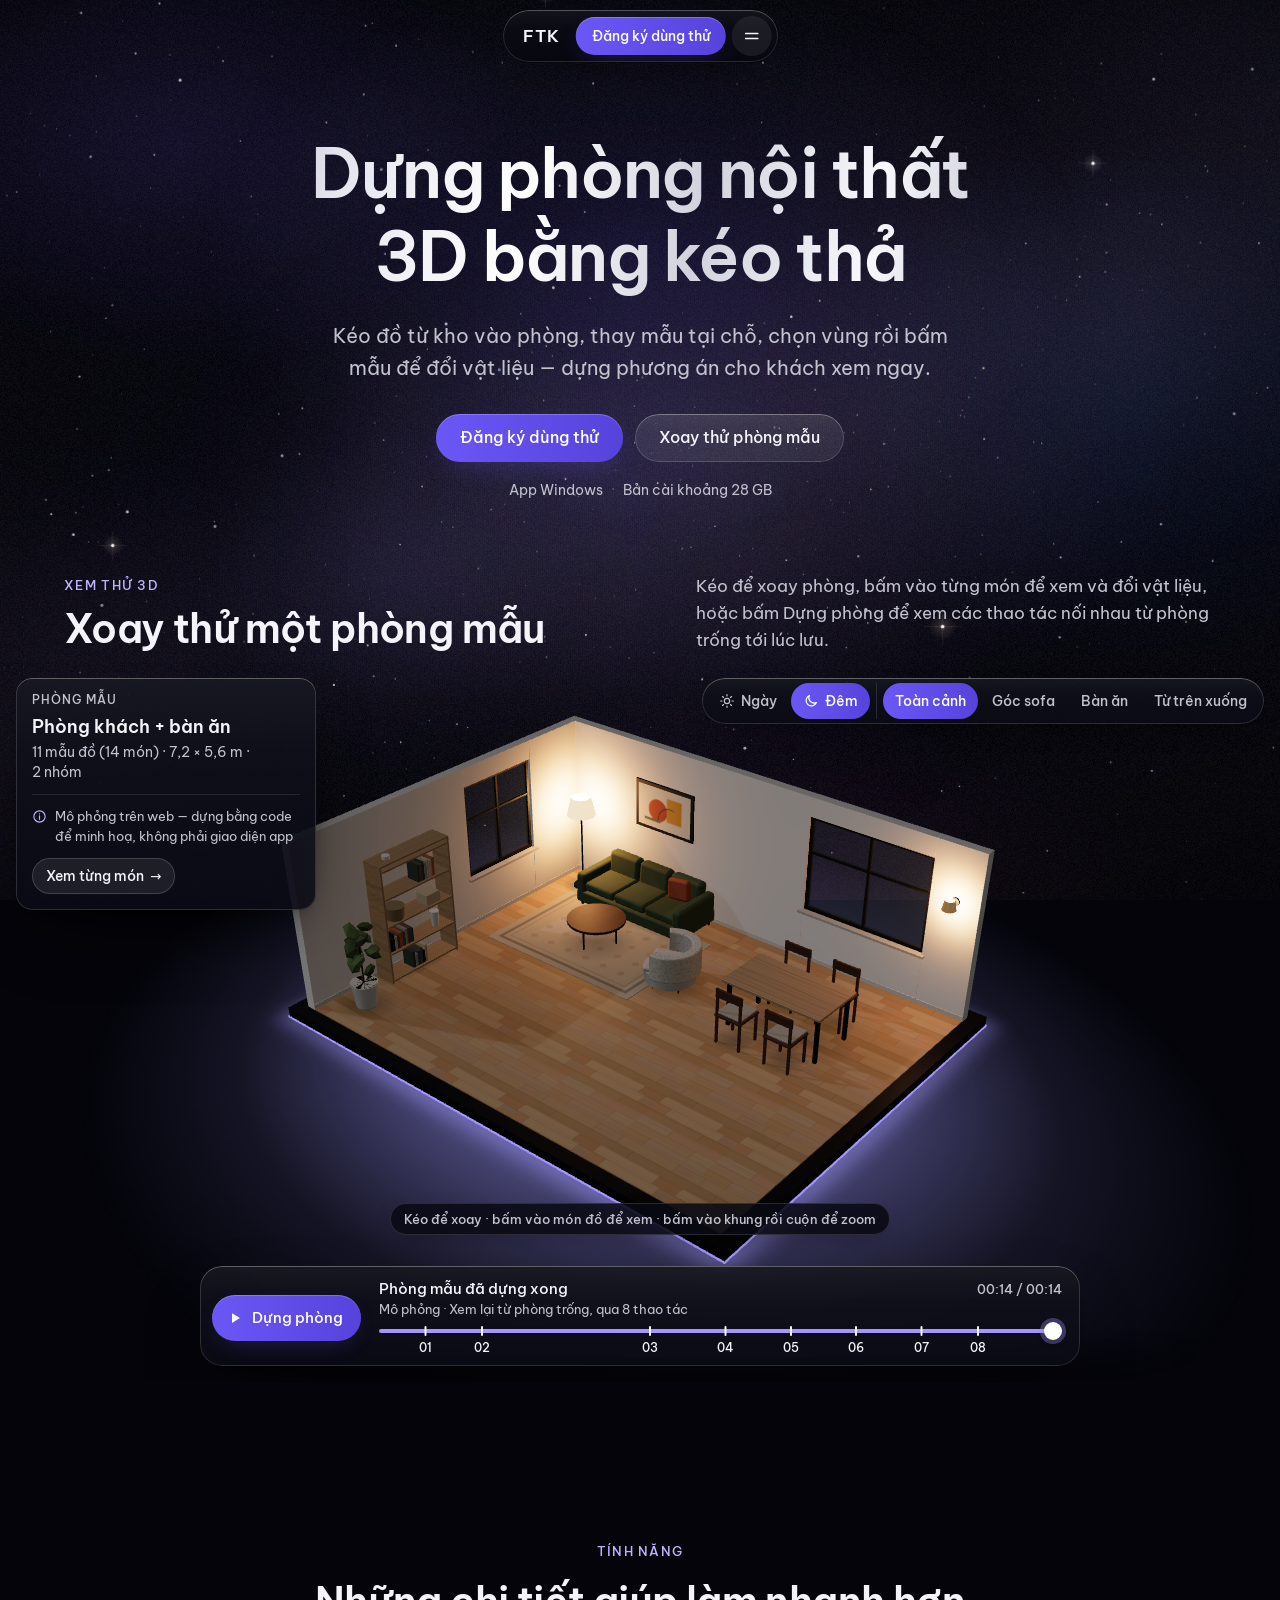
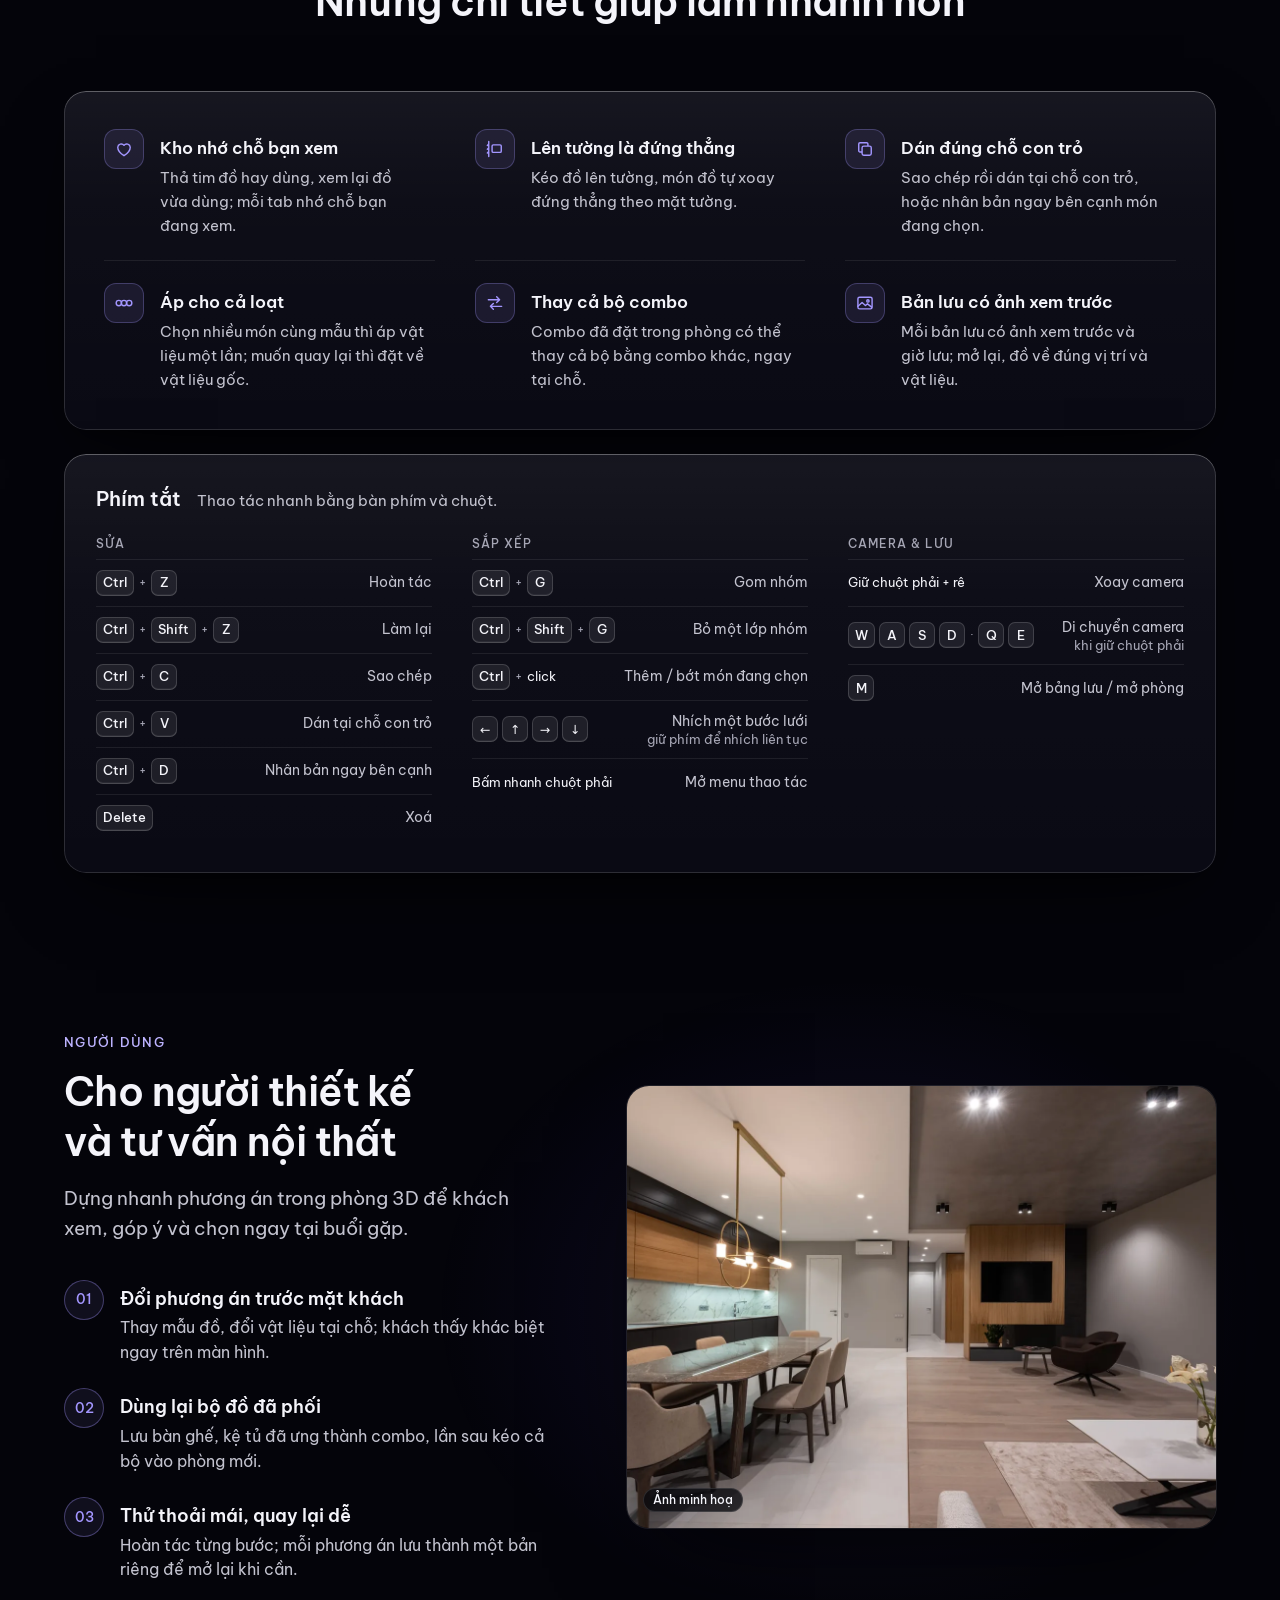
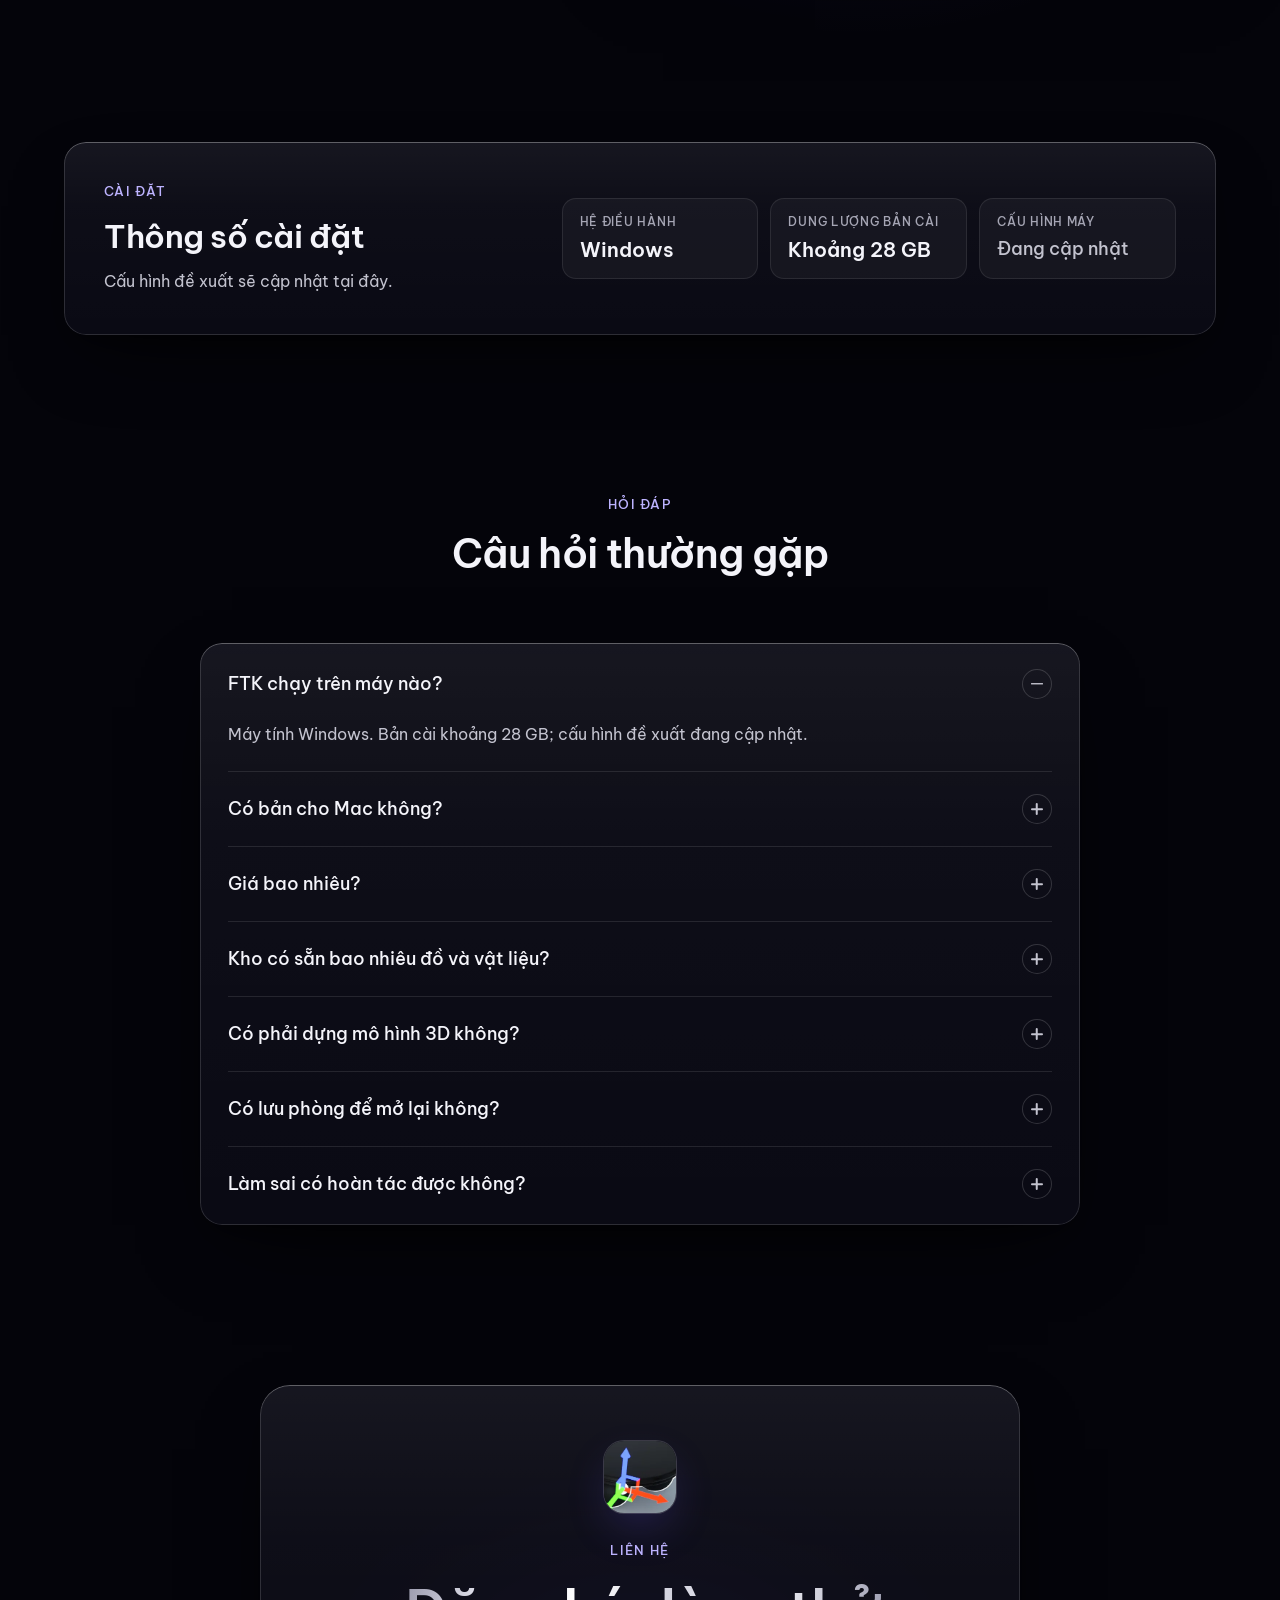
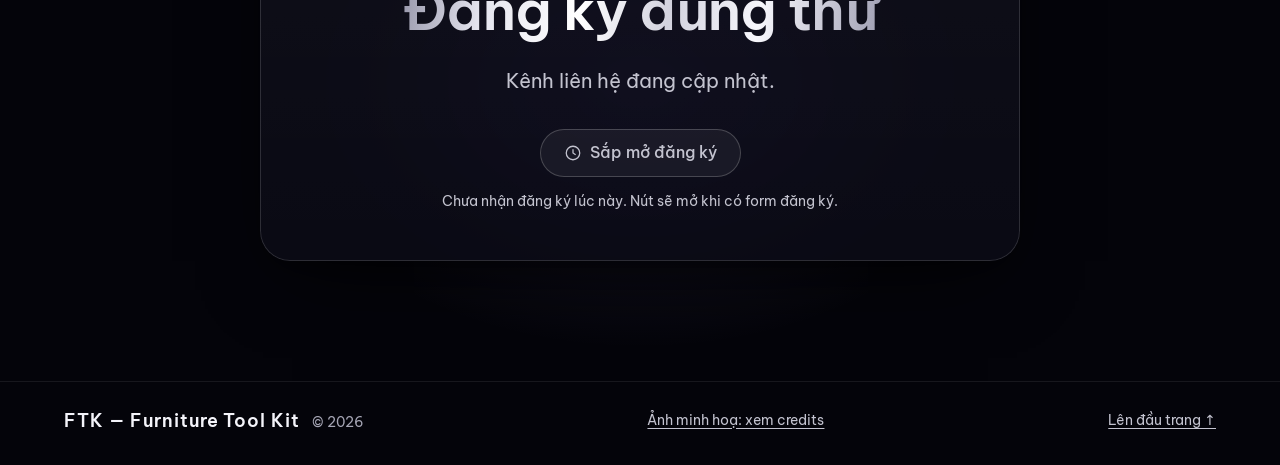
==== commit 153530f2: "Sửa vòng 3: mục Liên hệ hết ngõ cụt, nhãn mô phỏng rõ hơn, 3D tải muộn hơn - Liên hệ: chưa có kênh n" ====
--- a/index.html
+++ b/index.html
@@ -6,8 +6,17 @@
 <meta name="color-scheme" content="dark">
 <meta name="theme-color" content="#04040A">
 <meta name="robots" content="noindex">
+<script>if (location.hash.length > 1) { document.documentElement.classList.add('nhay-tuc-thi'); addEventListener('load', function () { document.documentElement.classList.remove('nhay-tuc-thi'); }); }</script>
 <title data-cfg="APP_NAME" data-cfg-sau=" · Dựng phòng nội thất 3D bằng kéo thả">FTK — Furniture Tool Kit · Dựng phòng nội thất 3D bằng kéo thả</title>
-<meta name="description" data-cfg="TAGLINE" content="Dựng phòng nội thất 3D bằng kéo thả — cho người thiết kế và tư vấn nội thất.">
+<meta name="description" data-cfg="TAGLINE" content="Kéo đồ từ kho vào phòng 3D, thay mẫu tại chỗ, chọn vùng rồi bấm mẫu để đổi vật liệu. App Windows cho người thiết kế và tư vấn nội thất.">
+<meta property="og:type" content="website">
+<meta property="og:locale" content="vi_VN">
+<meta property="og:url" content="https://olivercu04.github.io/ftk-web/">
+<meta property="og:title" data-cfg="APP_NAME" data-cfg-sau=" · Dựng phòng nội thất 3D bằng kéo thả" content="FTK — Furniture Tool Kit · Dựng phòng nội thất 3D bằng kéo thả">
+<meta property="og:description" content="Bày đồ, thay mẫu, đổi vật liệu ngay trong phòng 3D — dựng phương án nội thất cho khách xem.">
+<meta name="twitter:card" content="summary">
+<link rel="icon" type="image/png" sizes="32x32" href="favicon-32.png">
+<link rel="apple-touch-icon" href="apple-touch-icon.png">
 <link rel="preconnect" href="https://fonts.googleapis.com">
 <link rel="preconnect" href="https://fonts.gstatic.com" crossorigin>
 <link rel="stylesheet" href="https://fonts.googleapis.com/css2?family=Be+Vietnam+Pro:wght@400;500;600&display=swap">
@@ -62,13 +71,13 @@
 <!-- ═════════ #hero ═════════ -->
 <section id="hero" class="hero" aria-labelledby="hero-title">
   <div class="container">
-    <h1 id="hero-title" class="shine" data-reveal style="--i:0">Dựng phòng nội thất 3D bằng kéo thả</h1>
-    <p class="lead" data-reveal style="--i:1">Kéo đồ từ kho vào phòng, thay mẫu tại chỗ, đổi vật liệu bằng một cú bấm — dựng phương án cho khách xem ngay.</p>
-    <div class="hero-actions" data-reveal style="--i:2">
+    <h1 id="hero-title" class="shine">Dựng phòng nội thất 3D bằng kéo thả</h1>
+    <p class="lead">Kéo đồ từ kho vào phòng, thay mẫu tại chỗ, chọn vùng rồi bấm mẫu để đổi vật liệu — dựng phương án cho khách xem ngay.</p>
+    <div class="hero-actions">
       <a class="btn btn-primary" href="#lien-he" data-cfg-href="SIGNUP_URL">Đăng ký dùng thử</a>
       <a class="btn btn-glass" href="#xem-thu" data-hero-2>Xoay thử phòng mẫu</a>
     </div>
-    <p class="hero-note" data-reveal style="--i:3">App Windows<span aria-hidden="true">·</span>Bản cài khoảng 28 GB</p>
+    <p class="hero-note">App Windows<span aria-hidden="true">·</span>Bản cài khoảng 28 GB</p>
 
     <!-- TẠM ẨN (cờ SHOW_ANH_APP): <template> không giải mã / tải ảnh bên trong. Cờ bật → script đưa lại vào DOM. -->
     <template data-an="anh-app">
@@ -115,10 +124,10 @@
             <h3>Kéo đồ vào phòng</h3>
             <p class="tt-desc">Kéo thẻ ra phòng 3D, bóng của món đồ bám theo sàn, tường hoặc trần dưới con trỏ. Thả tay là đồ nằm đúng chỗ, được chọn sẵn.</p>
           </div>
-          <figure class="tt-media tt-wait" data-step="2" role="img" aria-label="Ô chờ video kéo đồ vào phòng (V3), chưa có video">
+          <figure class="tt-media tt-wait" data-step="2" role="img" aria-label="Ô chờ video kéo đồ vào phòng, chưa có video">
             <div class="tt-wait-in">
               <span class="tt-wait-ico" aria-hidden="true"><svg width="30" height="30" viewBox="0 0 24 24" fill="none" stroke="currentColor" stroke-width="1.6" stroke-linecap="round" stroke-linejoin="round"><rect x="3" y="3" width="8" height="8" rx="1.6"/><path d="M13 13l8 4-3.4 1.2L16.4 21.6z"/><path d="M7 14v4h4" stroke-dasharray="2 2"/></svg></span>
-              <span class="wait-badge"><svg width="18" height="18" viewBox="0 0 24 24" aria-hidden="true"><circle cx="12" cy="12" r="9.2" fill="none" stroke="currentColor" stroke-width="1.6"/><path d="M10 8.6v6.8l5.6-3.4z" fill="currentColor"/></svg>Video sẽ cập nhật — V3</span>
+              <span class="wait-badge"><svg width="18" height="18" viewBox="0 0 24 24" aria-hidden="true"><circle cx="12" cy="12" r="9.2" fill="none" stroke="currentColor" stroke-width="1.6"/><path d="M10 8.6v6.8l5.6-3.4z" fill="currentColor"/></svg>Video sẽ cập nhật</span>
             </div>
           </figure>
         </li>
@@ -149,10 +158,10 @@
               <li><kbd>Ctrl</kbd><span class="plus">+</span><kbd>Shift</kbd><span class="plus">+</span><kbd>G</kbd><span class="what">bỏ một lớp nhóm</span></li>
             </ul>
           </div>
-          <figure class="tt-media tt-wait" data-step="4" role="img" aria-label="Ô chờ video gom nhóm (V5), chưa có video">
+          <figure class="tt-media tt-wait" data-step="4" role="img" aria-label="Ô chờ video gom nhóm, chưa có video">
             <div class="tt-wait-in">
               <span class="tt-wait-ico" aria-hidden="true"><svg width="30" height="30" viewBox="0 0 24 24" fill="none" stroke="currentColor" stroke-width="1.6" stroke-linejoin="round"><rect x="2.5" y="2.5" width="19" height="19" rx="3" stroke-dasharray="2.4 2.4"/><rect x="6" y="6" width="5.5" height="5.5" rx="1.2"/><rect x="12.5" y="12.5" width="5.5" height="5.5" rx="1.2"/></svg></span>
-              <span class="wait-badge"><svg width="18" height="18" viewBox="0 0 24 24" aria-hidden="true"><circle cx="12" cy="12" r="9.2" fill="none" stroke="currentColor" stroke-width="1.6"/><path d="M10 8.6v6.8l5.6-3.4z" fill="currentColor"/></svg>Video sẽ cập nhật — V5</span>
+              <span class="wait-badge"><svg width="18" height="18" viewBox="0 0 24 24" aria-hidden="true"><circle cx="12" cy="12" r="9.2" fill="none" stroke="currentColor" stroke-width="1.6"/><path d="M10 8.6v6.8l5.6-3.4z" fill="currentColor"/></svg>Video sẽ cập nhật</span>
             </div>
           </figure>
         </li>
@@ -163,10 +172,10 @@
             <h3>Thay đồ tại chỗ</h3>
             <p class="tt-desc">Chuột phải lên món đồ để thay: kho mở đúng thư mục của món, bạn chọn mẫu khác. Món mới giữ vị trí, hướng xoay và nhóm của món cũ.</p>
           </div>
-          <figure class="tt-media tt-wait" data-step="5" role="img" aria-label="Ô chờ video thay đồ (V6), chưa có video">
+          <figure class="tt-media tt-wait" data-step="5" role="img" aria-label="Ô chờ video thay đồ, chưa có video">
             <div class="tt-wait-in">
               <span class="tt-wait-ico" aria-hidden="true"><svg width="30" height="30" viewBox="0 0 24 24" fill="none" stroke="currentColor" stroke-width="1.6" stroke-linecap="round" stroke-linejoin="round"><path d="M4 8h13M14 4.5 17.5 8 14 11.5M20 16H7M10 12.5 6.5 16l3.5 3.5"/></svg></span>
-              <span class="wait-badge"><svg width="18" height="18" viewBox="0 0 24 24" aria-hidden="true"><circle cx="12" cy="12" r="9.2" fill="none" stroke="currentColor" stroke-width="1.6"/><path d="M10 8.6v6.8l5.6-3.4z" fill="currentColor"/></svg>Video sẽ cập nhật — V6</span>
+              <span class="wait-badge"><svg width="18" height="18" viewBox="0 0 24 24" aria-hidden="true"><circle cx="12" cy="12" r="9.2" fill="none" stroke="currentColor" stroke-width="1.6"/><path d="M10 8.6v6.8l5.6-3.4z" fill="currentColor"/></svg>Video sẽ cập nhật</span>
             </div>
           </figure>
         </li>
@@ -189,10 +198,10 @@
             <h3>Lưu cả bộ thành combo</h3>
             <p class="tt-desc">Chọn từ 2 món trở lên, lưu thành combo từ menu chuột phải; cả bộ vào tab combo của kho, kèm ảnh bìa tự chụp. Lần sau kéo cả bộ vào phòng, đúng đội hình và vật liệu.</p>
           </div>
-          <figure class="tt-media tt-wait" data-step="7" role="img" aria-label="Ô chờ video combo (V8), chưa có video">
+          <figure class="tt-media tt-wait" data-step="7" role="img" aria-label="Ô chờ video combo, chưa có video">
             <div class="tt-wait-in">
               <span class="tt-wait-ico" aria-hidden="true"><svg width="30" height="30" viewBox="0 0 24 24" fill="none" stroke="currentColor" stroke-width="1.6" stroke-linejoin="round"><path d="M12 3.5 21 8l-9 4.5L3 8z"/><path d="M3 12l9 4.5 9-4.5M3 16l9 4.5 9-4.5"/></svg></span>
-              <span class="wait-badge"><svg width="18" height="18" viewBox="0 0 24 24" aria-hidden="true"><circle cx="12" cy="12" r="9.2" fill="none" stroke="currentColor" stroke-width="1.6"/><path d="M10 8.6v6.8l5.6-3.4z" fill="currentColor"/></svg>Video sẽ cập nhật — V8</span>
+              <span class="wait-badge"><svg width="18" height="18" viewBox="0 0 24 24" aria-hidden="true"><circle cx="12" cy="12" r="9.2" fill="none" stroke="currentColor" stroke-width="1.6"/><path d="M10 8.6v6.8l5.6-3.4z" fill="currentColor"/></svg>Video sẽ cập nhật</span>
             </div>
           </figure>
         </li>
@@ -207,10 +216,10 @@
               <li><kbd>Ctrl</kbd><span class="plus">+</span><kbd>Z</kbd><span class="what">hoàn tác</span></li>
             </ul>
           </div>
-          <figure class="tt-media tt-wait" data-step="8" role="img" aria-label="Ô chờ video lưu phòng và hoàn tác (V9, V10), chưa có video">
+          <figure class="tt-media tt-wait" data-step="8" role="img" aria-label="Ô chờ video lưu phòng và hoàn tác, chưa có video">
             <div class="tt-wait-in">
               <span class="tt-wait-ico" aria-hidden="true"><svg width="30" height="30" viewBox="0 0 24 24" fill="none" stroke="currentColor" stroke-width="1.6" stroke-linecap="round" stroke-linejoin="round"><path d="M8.5 5 4.5 9l4 4"/><path d="M4.5 9H14a5.5 5.5 0 0 1 0 11h-4"/></svg></span>
-              <span class="wait-badge"><svg width="18" height="18" viewBox="0 0 24 24" aria-hidden="true"><circle cx="12" cy="12" r="9.2" fill="none" stroke="currentColor" stroke-width="1.6"/><path d="M10 8.6v6.8l5.6-3.4z" fill="currentColor"/></svg>Video sẽ cập nhật — V9 / V10</span>
+              <span class="wait-badge"><svg width="18" height="18" viewBox="0 0 24 24" aria-hidden="true"><circle cx="12" cy="12" r="9.2" fill="none" stroke="currentColor" stroke-width="1.6"/><path d="M10 8.6v6.8l5.6-3.4z" fill="currentColor"/></svg>Video sẽ cập nhật</span>
             </div>
           </figure>
         </li>
@@ -236,15 +245,15 @@
   <div class="xt-wrap">
     <div class="xt-stage" data-time="dem">
       <p class="xt-load" aria-hidden="true">Đang dựng phòng 3D…</p>
-      <noscript><div class="xt-fallback"><img src="media/xt-fallback.webp" width="1280" height="641" alt="Phòng mẫu dựng bằng code, chế độ đêm, lơ lửng giữa nền trời sao, nhìn từ trên chéo xuống: sàn gỗ, hai bức tường có cửa sổ, sofa, ghế bành, bàn trà tròn trên thảm, kệ sách, đèn cây, chậu cây, tranh treo tường và bàn ăn 4 ghế." loading="lazy"><p class="xt-fb-note">Bật JavaScript để xoay phòng 3D. Mô phỏng trên web — không phải hình chụp từ app.</p></div></noscript>
+      <noscript><div class="xt-fallback"><img src="media/xt-fallback.webp" width="1280" height="641" alt="Phòng mẫu dựng bằng code, chế độ đêm, lơ lửng giữa nền trời sao, nhìn từ trên chéo xuống: sàn gỗ, hai bức tường có cửa sổ, sofa, ghế bành, bàn trà tròn trên thảm, kệ sách, đèn cây, chậu cây, tranh treo tường và bàn ăn 4 ghế." loading="lazy"><p class="xt-fb-note">Bật JavaScript để xoay phòng 3D. Mô phỏng trên web — dựng bằng code để minh hoạ, không phải giao diện app.</p></div></noscript>
       <div class="xt-ui">
         <button class="xt-touch" type="button" aria-label="Chạm để xoay phòng"><span><svg width="18" height="18" viewBox="0 0 24 24" fill="none" stroke="currentColor" stroke-width="1.7" stroke-linecap="round" stroke-linejoin="round" aria-hidden="true"><path d="M9 11V5.5a1.5 1.5 0 0 1 3 0V10"/><path d="M12 10V8.5a1.5 1.5 0 0 1 3 0V11"/><path d="M15 10.5a1.5 1.5 0 0 1 3 0V15a6 6 0 0 1-6 6h-.6a6 6 0 0 1-4.6-2.2L4.2 15.6a1.5 1.5 0 0 1 2.2-2L9 15.5"/></svg>Chạm để xoay phòng</span></button>
 
         <div class="xt-panel lg xt-info">
           <p class="xt-over">Phòng mẫu</p>
           <p class="xt-title">Phòng khách + bàn ăn</p>
-          <p class="xt-meta">14 món · 7,2 × 5,6 m · 2 nhóm</p>
-          <p class="xt-sim"><svg width="15" height="15" viewBox="0 0 24 24" fill="none" stroke="currentColor" stroke-width="1.8" stroke-linecap="round" aria-hidden="true"><circle cx="12" cy="12" r="9"/><path d="M12 11v5.5"/><circle cx="12" cy="7.8" r=".9" fill="currentColor" stroke="none"/></svg><span>Mô phỏng trên web — không phải hình chụp từ app</span></p>
+          <p class="xt-meta">11 mẫu đồ (14 món) · 7,2 × 5,6 m · 2 nhóm</p>
+          <p class="xt-sim"><svg width="15" height="15" viewBox="0 0 24 24" fill="none" stroke="currentColor" stroke-width="1.8" stroke-linecap="round" aria-hidden="true"><circle cx="12" cy="12" r="9"/><path d="M12 11v5.5"/><circle cx="12" cy="7.8" r=".9" fill="currentColor" stroke="none"/></svg><span>Mô phỏng trên web — dựng bằng code để minh hoạ, không phải giao diện app</span></p>
           <button class="xt-all" type="button">Xem từng món <span aria-hidden="true">→</span></button>
         </div>
 
@@ -297,7 +306,7 @@
           </button>
           <div class="xt-tl-main">
             <div class="xt-tl-top"><p class="xt-moc"><b></b><span>Phòng mẫu đã dựng xong</span></p><p class="xt-time">00:14 / 00:14</p></div>
-            <p class="xt-moc-sub">Xem lại từ phòng trống, qua 8 thao tác</p>
+            <p class="xt-moc-sub">Mô phỏng · Xem lại từ phòng trống, qua 8 thao tác</p>
             <div class="xt-range"><input type="range" min="0" max="1420" step="1" value="1420" aria-label="Thanh thời gian dựng phòng"><div class="xt-ticks" aria-hidden="true"></div></div>
           </div>
         </div>
@@ -436,10 +445,6 @@
         <div class="spec"><dt>Dung lượng bản cài</dt><dd>Khoảng 28 GB</dd></div>
         <div class="spec"><dt>Cấu hình máy</dt><dd class="pending">Đang cập nhật</dd></div>
       </dl>
-      <p class="install-note">
-        <svg width="18" height="18" viewBox="0 0 24 24" fill="none" stroke="currentColor" stroke-width="1.7" stroke-linecap="round" aria-hidden="true"><circle cx="12" cy="12" r="9"/><path d="M12 11v5.5"/><circle cx="12" cy="7.8" r=".9" fill="currentColor" stroke="none"/></svg>
-        <span>Windows có thể hiện cảnh báo SmartScreen khi cài bản mới.</span>
-      </p>
     </div>
   </div>
 </section>
@@ -462,7 +467,7 @@
       </details>
       <details>
         <summary><span class="q">Giá bao nhiêu?</span><span class="pm" aria-hidden="true"></span></summary>
-        <p class="ans">Giá chưa công bố. Đăng ký ở mục <a href="#lien-he">Liên hệ</a> để được báo khi có thông tin.</p>
+        <p class="ans">Giá chưa công bố. Thông tin giá sẽ có khi mở đăng ký dùng thử.</p>
       </details>
       <details>
         <summary><span class="q">Kho có sẵn bao nhiêu đồ và vật liệu?</span><span class="pm" aria-hidden="true"></span></summary>
@@ -492,12 +497,19 @@
       <p class="eyebrow">Liên hệ</p>
       <h2 id="lh-title" class="h2 shine">Đăng ký dùng thử</h2>
       <p class="sub">Kênh liên hệ đang cập nhật.</p>
-      <ul class="lh-list">
-        <li class="lh-item" data-ch="SIGNUP_URL"><span class="lh-lbl">Form đăng ký</span><span class="lh-val pending">Đang cập nhật</span></li>
-        <li class="lh-item" data-ch="CONTACT_EMAIL"><span class="lh-lbl">Email</span><span class="lh-val pending">Đang cập nhật</span></li>
-        <li class="lh-item" data-ch="ZALO_URL"><span class="lh-lbl">Zalo</span><span class="lh-val pending">Đang cập nhật</span></li>
-        <li class="lh-item" data-ch="FACEBOOK_URL"><span class="lh-lbl">Facebook</span><span class="lh-val pending">Đang cập nhật</span></li>
+      <ul class="lh-list" hidden>
+        <li class="lh-item" data-ch="SIGNUP_URL" hidden><span class="lh-lbl">Form đăng ký</span><span class="lh-val"></span></li>
+        <li class="lh-item" data-ch="CONTACT_EMAIL" hidden><span class="lh-lbl">Email</span><span class="lh-val"></span></li>
+        <li class="lh-item" data-ch="ZALO_URL" hidden><span class="lh-lbl">Zalo</span><span class="lh-val"></span></li>
+        <li class="lh-item" data-ch="FACEBOOK_URL" hidden><span class="lh-lbl">Facebook</span><span class="lh-val"></span></li>
       </ul>
+      <div class="cta-actions">
+        <button class="btn btn-soon" type="button" disabled aria-describedby="soon-note">
+          <svg width="18" height="18" viewBox="0 0 24 24" fill="none" stroke="currentColor" stroke-width="1.7" stroke-linecap="round" aria-hidden="true"><circle cx="12" cy="12" r="9"/><path d="M12 7.5V12l3 2"/></svg>
+          Sắp mở đăng ký
+        </button>
+      </div>
+      <p id="soon-note" class="soon-note">Chưa nhận đăng ký lúc này. Nút sẽ mở khi có form đăng ký.</p>
     </div>
   </div>
 </section>
@@ -507,7 +519,7 @@
 <!-- ═════════ FOOTER ═════════ -->
 <footer class="site-footer">
   <div class="container foot">
-    <div class="foot-left"><span class="brand" data-cfg="APP_NAME">FTK — Furniture Tool Kit</span><span>© 2026 <span data-cfg="APP_SHORT">FTK</span></span></div>
+    <div class="foot-left"><span class="brand" data-cfg="APP_NAME">FTK — Furniture Tool Kit</span><span>© 2026</span></div>
     <details class="credits">
       <summary>Ảnh minh hoạ: xem credits</summary>
       <p>Ảnh ở mục Người dùng lấy từ Pexels (mã 6758771), dùng theo Pexels License.<template data-an="anh-app"> Các ảnh giao diện còn lại chụp từ app.</template></p>
--- a/style.css
+++ b/style.css
@@ -73,6 +73,8 @@
     scroll-padding-top: 80px;
     background: var(--bg);
   }
+  /* mở thẳng một anchor (/#hoi-dap): cú nhảy lúc tải là tức thời, không lướt qua các khối ở giữa (class do script đầu <head> gắn, gỡ sau load) */
+  html.nhay-tuc-thi { scroll-behavior: auto; }
   body {
     margin: 0;
     color: var(--text);
@@ -144,6 +146,7 @@
       -webkit-background-clip: text; background-clip: text;
       color: transparent; -webkit-text-fill-color: transparent;
       padding-block: .25em; margin-block: -.25em;
+      padding-inline: .1em;   /* sừng chữ ư / ơ cuối dòng vượt ra ngoài bề rộng chữ → không có đệm thì bị cắt (vd "thử") */
     }
   }
 
@@ -699,6 +702,8 @@
   }
   .xt-stage.is-fallback .xt-ui, .xt-stage.is-fallback .xt-canvas { display: none; }
 
+  /* máy tính bảng dọc (768–1023): bảng Ngày/Đêm + góc nhìn rộng ~550px đè lên thẻ Phòng mẫu → thẻ xuống dưới thanh */
+  @media (min-width: 768px) and (max-width: 1023.98px) { .xt-info { top: 74px; } }
   @media (max-width: 1023.98px) {
     .xt-info { width: 260px; }
     .xt-title, .xt-meta { display: none; }
@@ -708,7 +713,7 @@
     .xt-stage { height: clamp(500px, 80svh, 660px); }
     .xt-info { left: 10px; right: 10px; top: 10px; width: auto; display: flex; align-items: center; gap: 10px; padding: 8px 8px 8px 12px; }
     .xt-info .xt-over { display: none; }
-    .xt-sim { flex: 1; min-width: 0; margin: 0; font-size: 12.5px; line-height: 1.4; }
+    .xt-sim { flex: 1; min-width: 0; margin: 0; font-size: 14px; line-height: 1.4; }
     .xt-sim svg { display: none; }
     .xt-all { display: none; }
     .xt-stage.is-touch:not(.is-touch-on) .xt-hint { opacity: 0; }
@@ -730,10 +735,12 @@
     .xt-play-txt { position: absolute; width: 1px; height: 1px; overflow: hidden; clip: rect(0 0 0 0); white-space: nowrap; }
     .xt-time { display: none; }
     .xt-moc { font-size: 14px; }
-    .xt-moc-sub { font-size: 12.5px; }
+    /* dòng phụ có tiền tố "Mô phỏng · " dài hơn 1 dòng trên điện thoại: cho xuống tối đa 2 dòng, giữ chỗ cố định để dock không nhảy cao thấp giữa các mốc */
+    .xt-moc-sub { font-size: 12.5px; white-space: normal; min-height: 2.9em; display: -webkit-box; -webkit-box-orient: vertical; -webkit-line-clamp: 2; }
     .xt-range { height: 26px; }
     .xt-tick b { display: none; }
-    .xt-hint, .xt-kho { bottom: 102px; }
+    .xt-hint, .xt-kho { bottom: 120px; }
+    .xt-stage.is-touch .xt-touch { padding-bottom: 130px; }
     .xt-hint { font-size: 12.5px; }
     .xt-kho { padding-left: 12px; }
     .xt-kho [data-k]:not(.is-on) { display: none; }
@@ -869,13 +876,6 @@
   .spec dt { font: 500 12px/1.4 var(--f-body); letter-spacing: .06em; text-transform: uppercase; color: var(--text-3); }
   .spec dd { margin: 6px 0 0; font: 600 20px/1.3 var(--f-head); }
   .spec dd.pending { color: var(--text-2); font-size: 18px; font-weight: 500; }
-  .install-note {
-    grid-column: 1 / -1;
-    display: flex; gap: 10px; align-items: flex-start;
-    margin: 0; padding-top: 20px; border-top: 1px solid rgb(255 255 255 / .09);
-    color: var(--text-2); font-size: 15px; line-height: 1.55;
-  }
-  .install-note svg { flex: none; margin-top: 2px; color: var(--accent); }
 
   /* ───────── #hoi-dap ───────── */
   .faq { padding: 4px 28px; }
@@ -927,9 +927,18 @@
   .lh-item { min-width: 0; padding: 16px 18px; border-radius: 14px; background: rgb(255 255 255 / .04); box-shadow: inset 0 0 0 1px rgb(255 255 255 / .09); }
   .lh-lbl { display: block; font: 500 12px/1.4 var(--f-body); letter-spacing: .06em; text-transform: uppercase; color: var(--text-3); }
   .lh-val { display: block; margin-top: 6px; font: 600 17px/1.35 var(--f-head); overflow-wrap: anywhere; }
-  .lh-val.pending { color: var(--text-2); font-size: 16px; font-weight: 500; }
   .lh-val a { color: var(--accent); text-underline-offset: 3px; }
   .lh-val a:hover { color: var(--accent-txt); }
+  /* chưa có kênh nào: nút "Sắp mở đăng ký" (không bấm được) + ghi chú */
+  .cta-actions { margin-top: 32px; display: flex; justify-content: center; }
+  .btn-soon {
+    background: rgb(255 255 255 / .05); color: var(--text-2);
+    box-shadow: inset 0 0 0 1px rgb(255 255 255 / .2);
+    cursor: not-allowed;
+  }
+  .btn-soon svg { color: var(--text-2); }
+  .soon-note { margin: 14px auto 0; max-width: 460px; font-size: 14px; line-height: 1.55; color: var(--text-2); }
+  .cta [hidden] { display: none !important; }
 
   /* ───────── FOOTER ───────── */
   .site-footer { border-top: 1px solid rgb(255 255 255 / .08); padding: 28px 0 32px; font-size: 14px; line-height: 1.5; color: var(--text-3); }
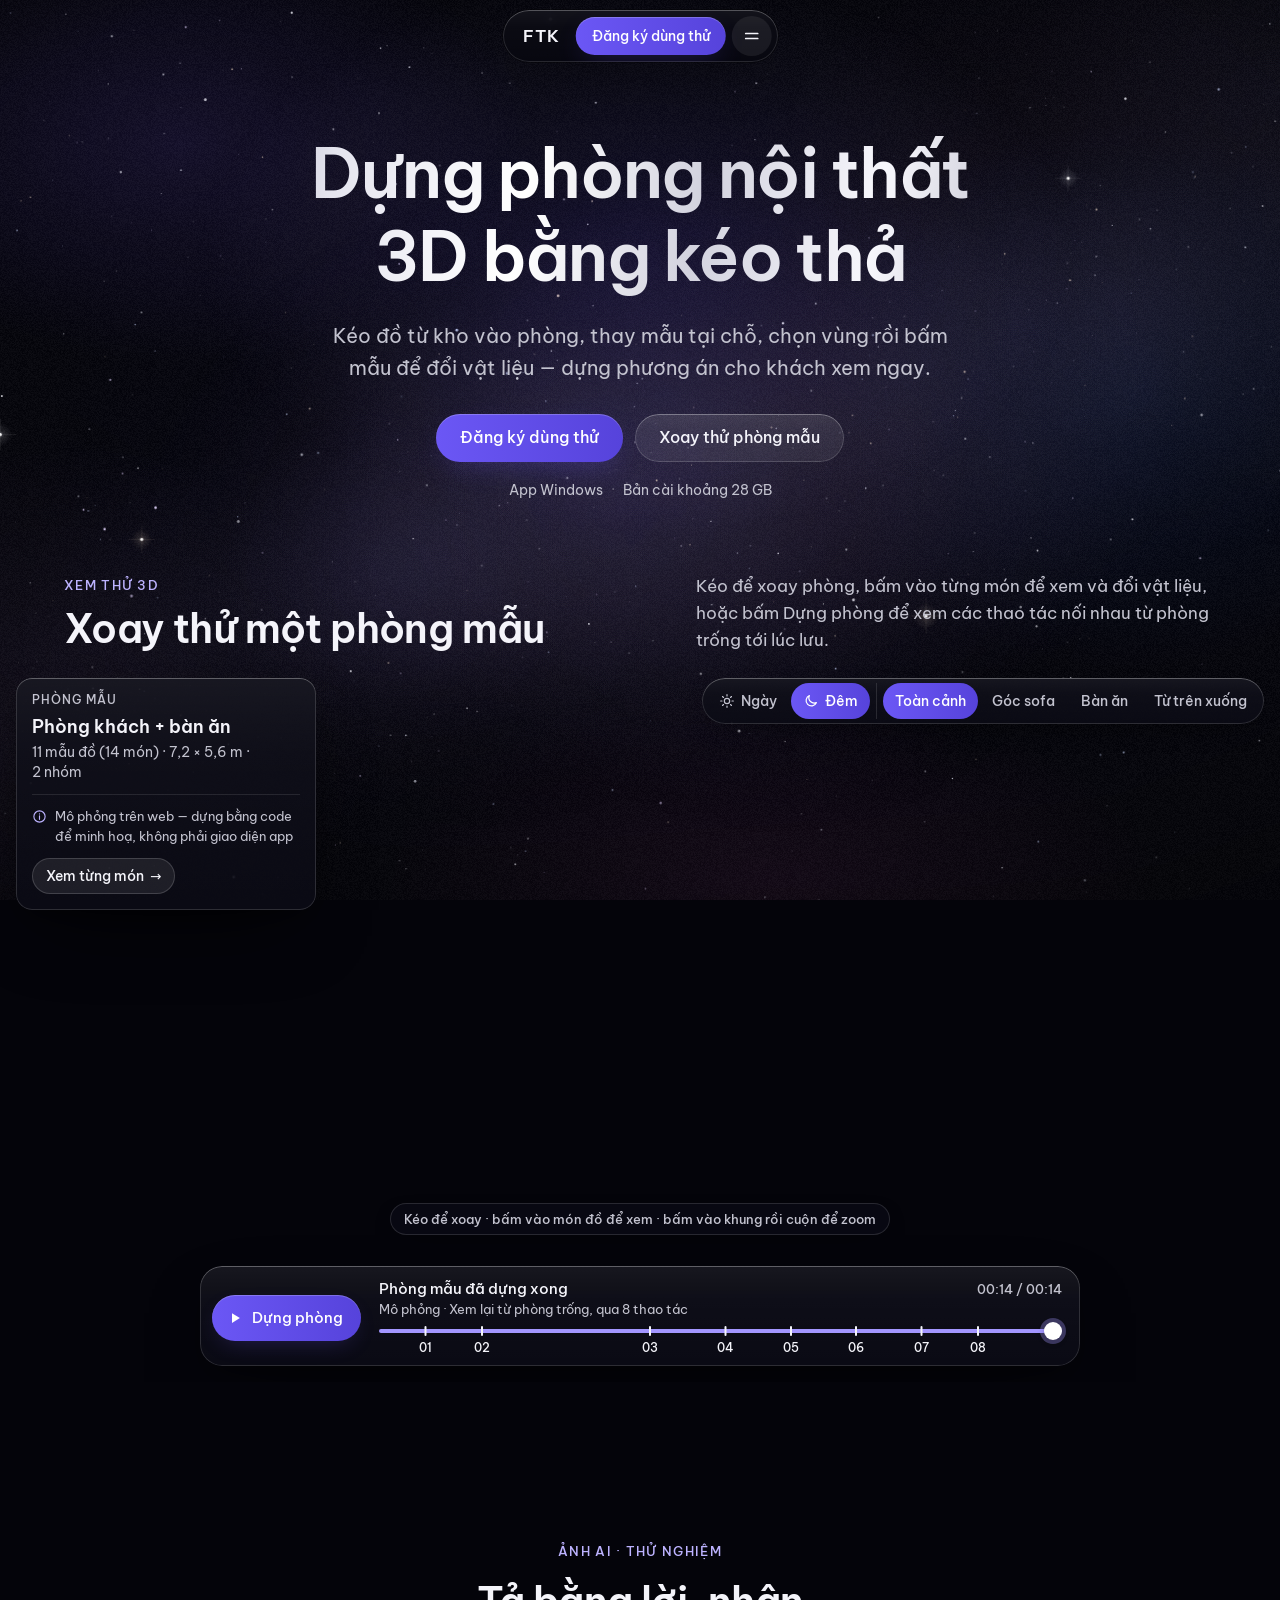
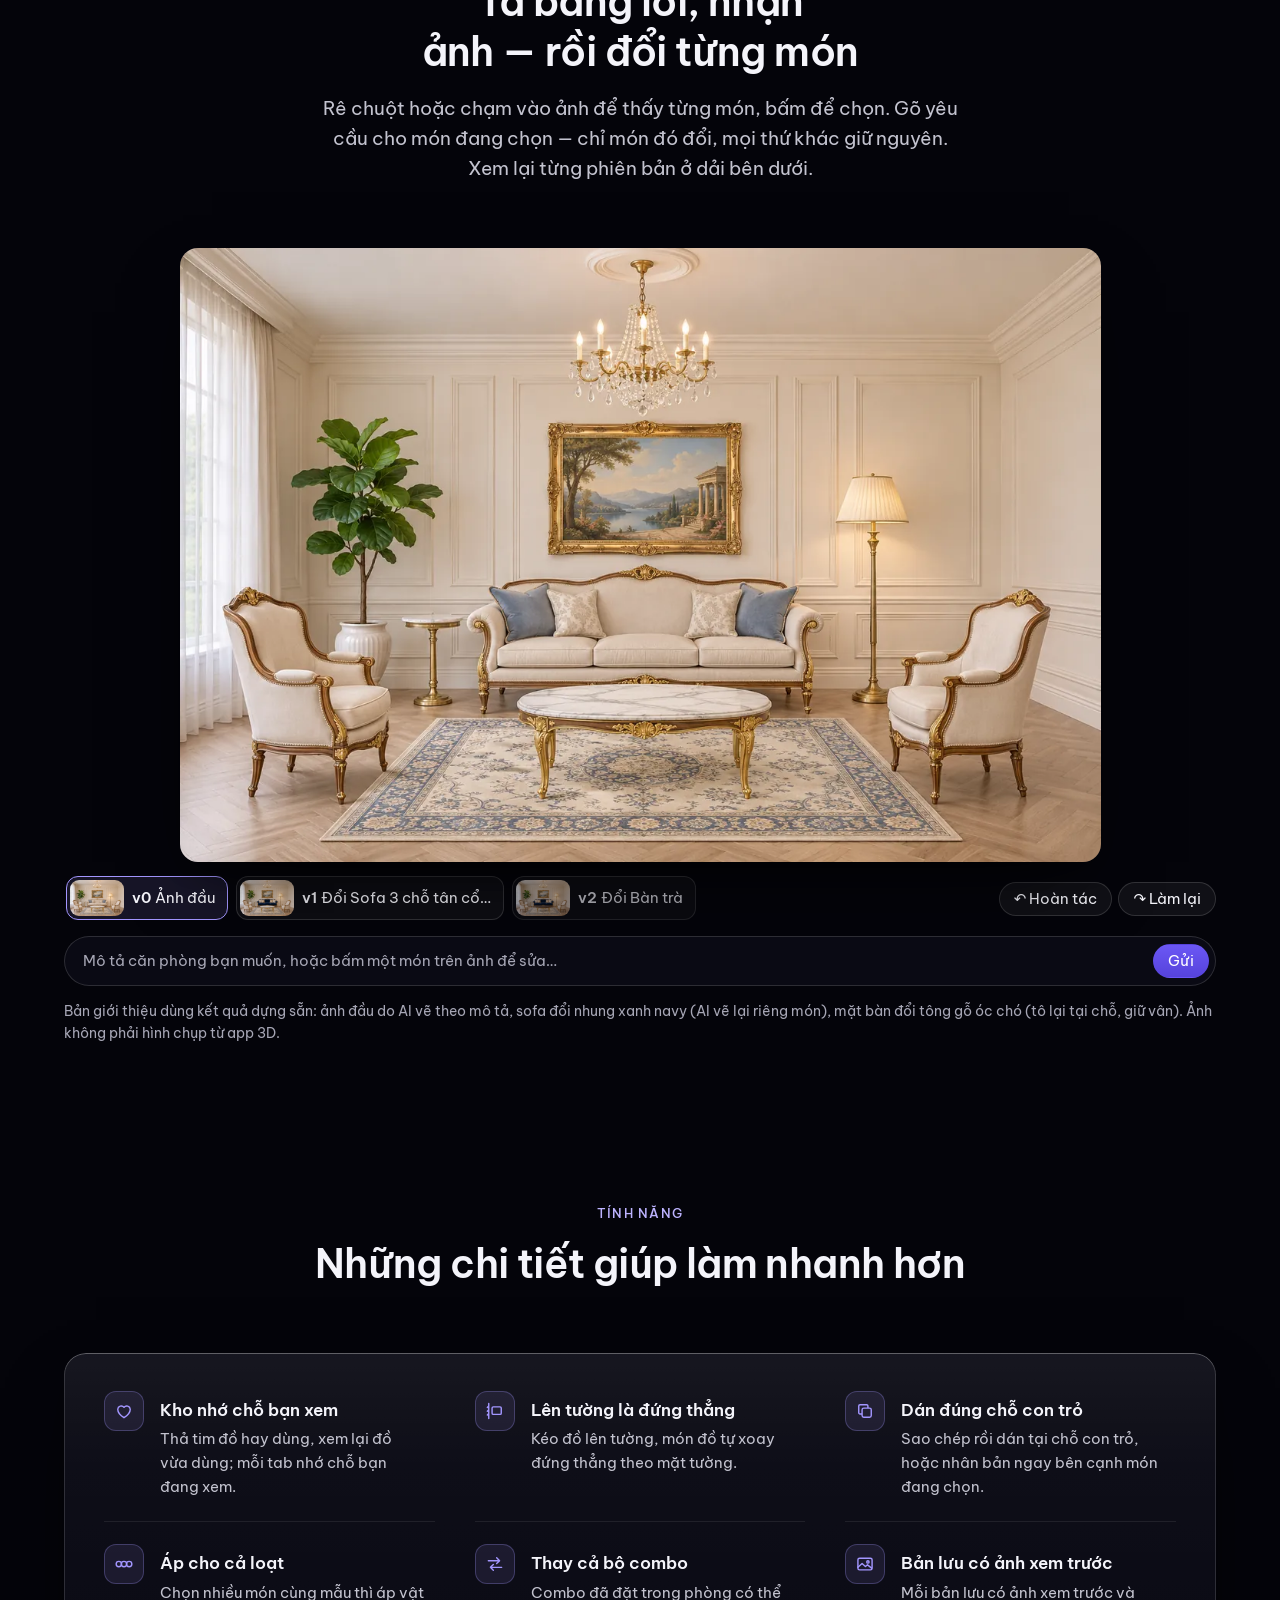
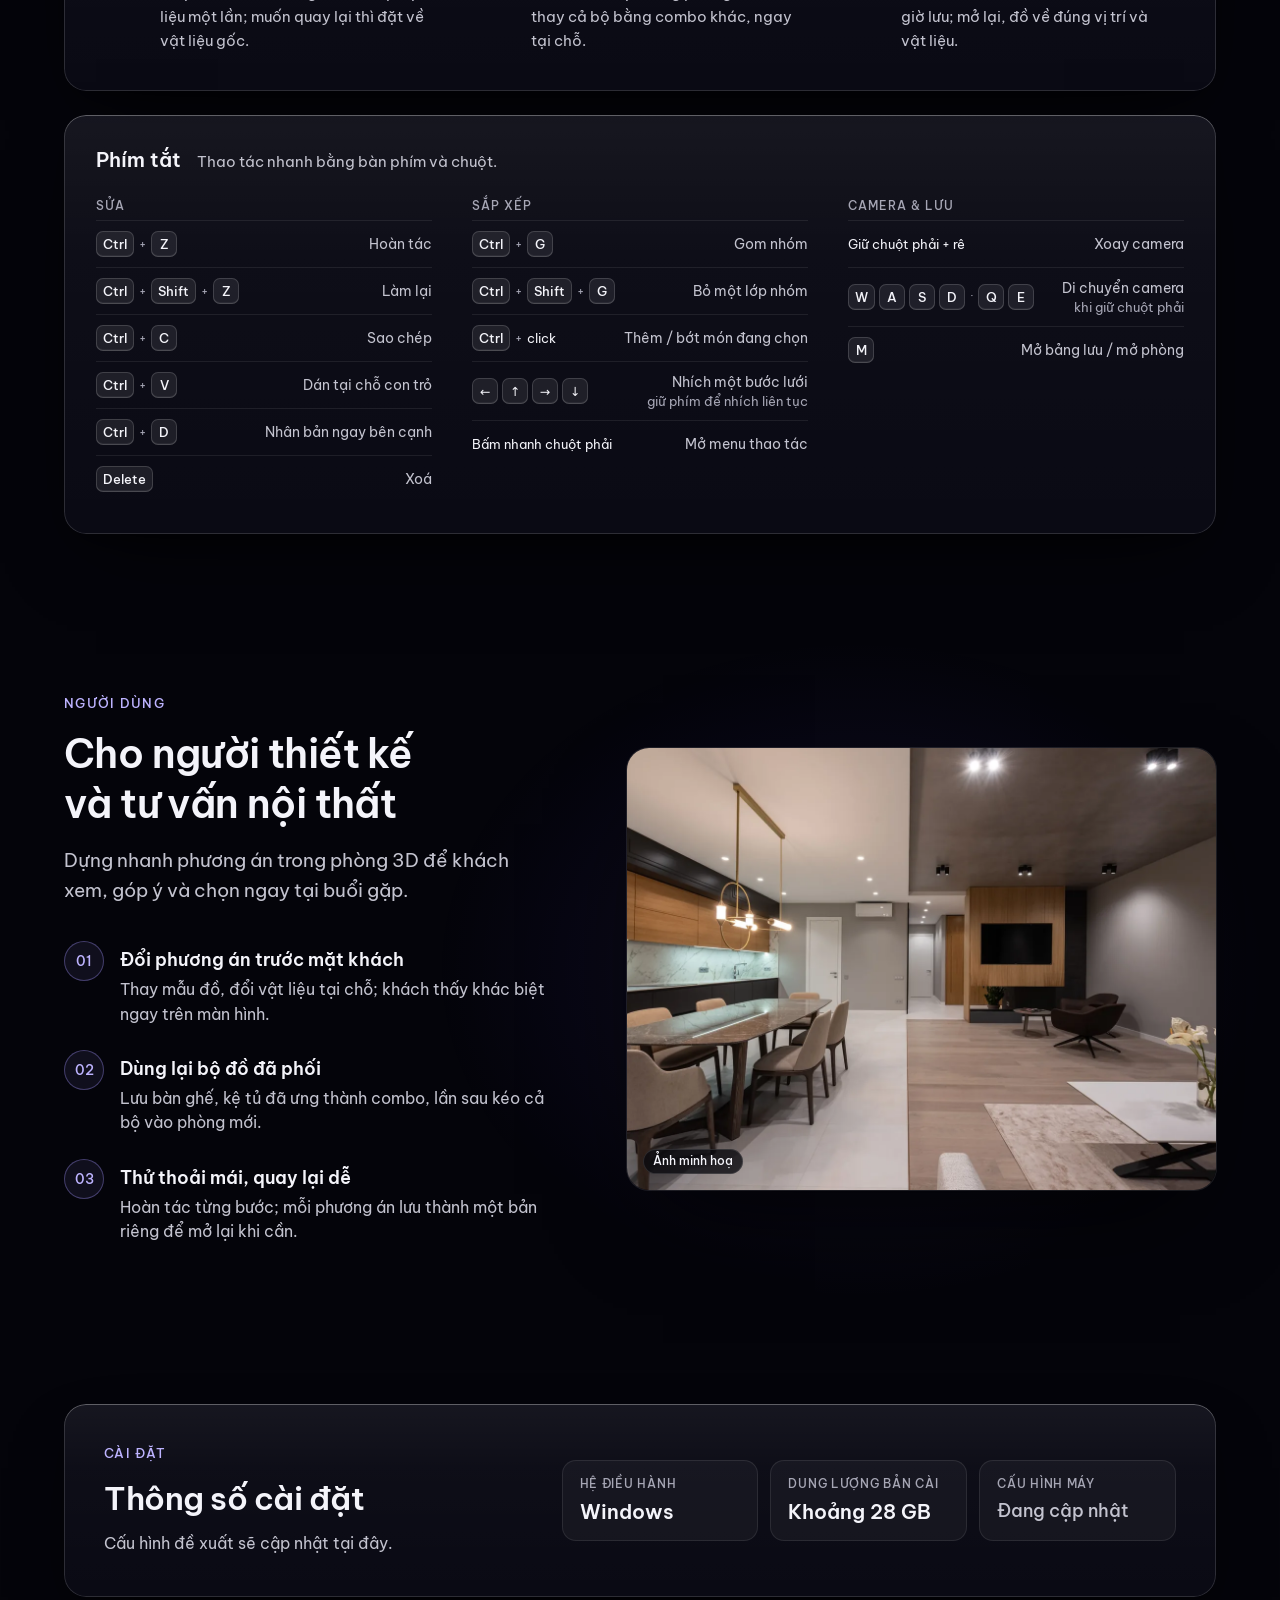
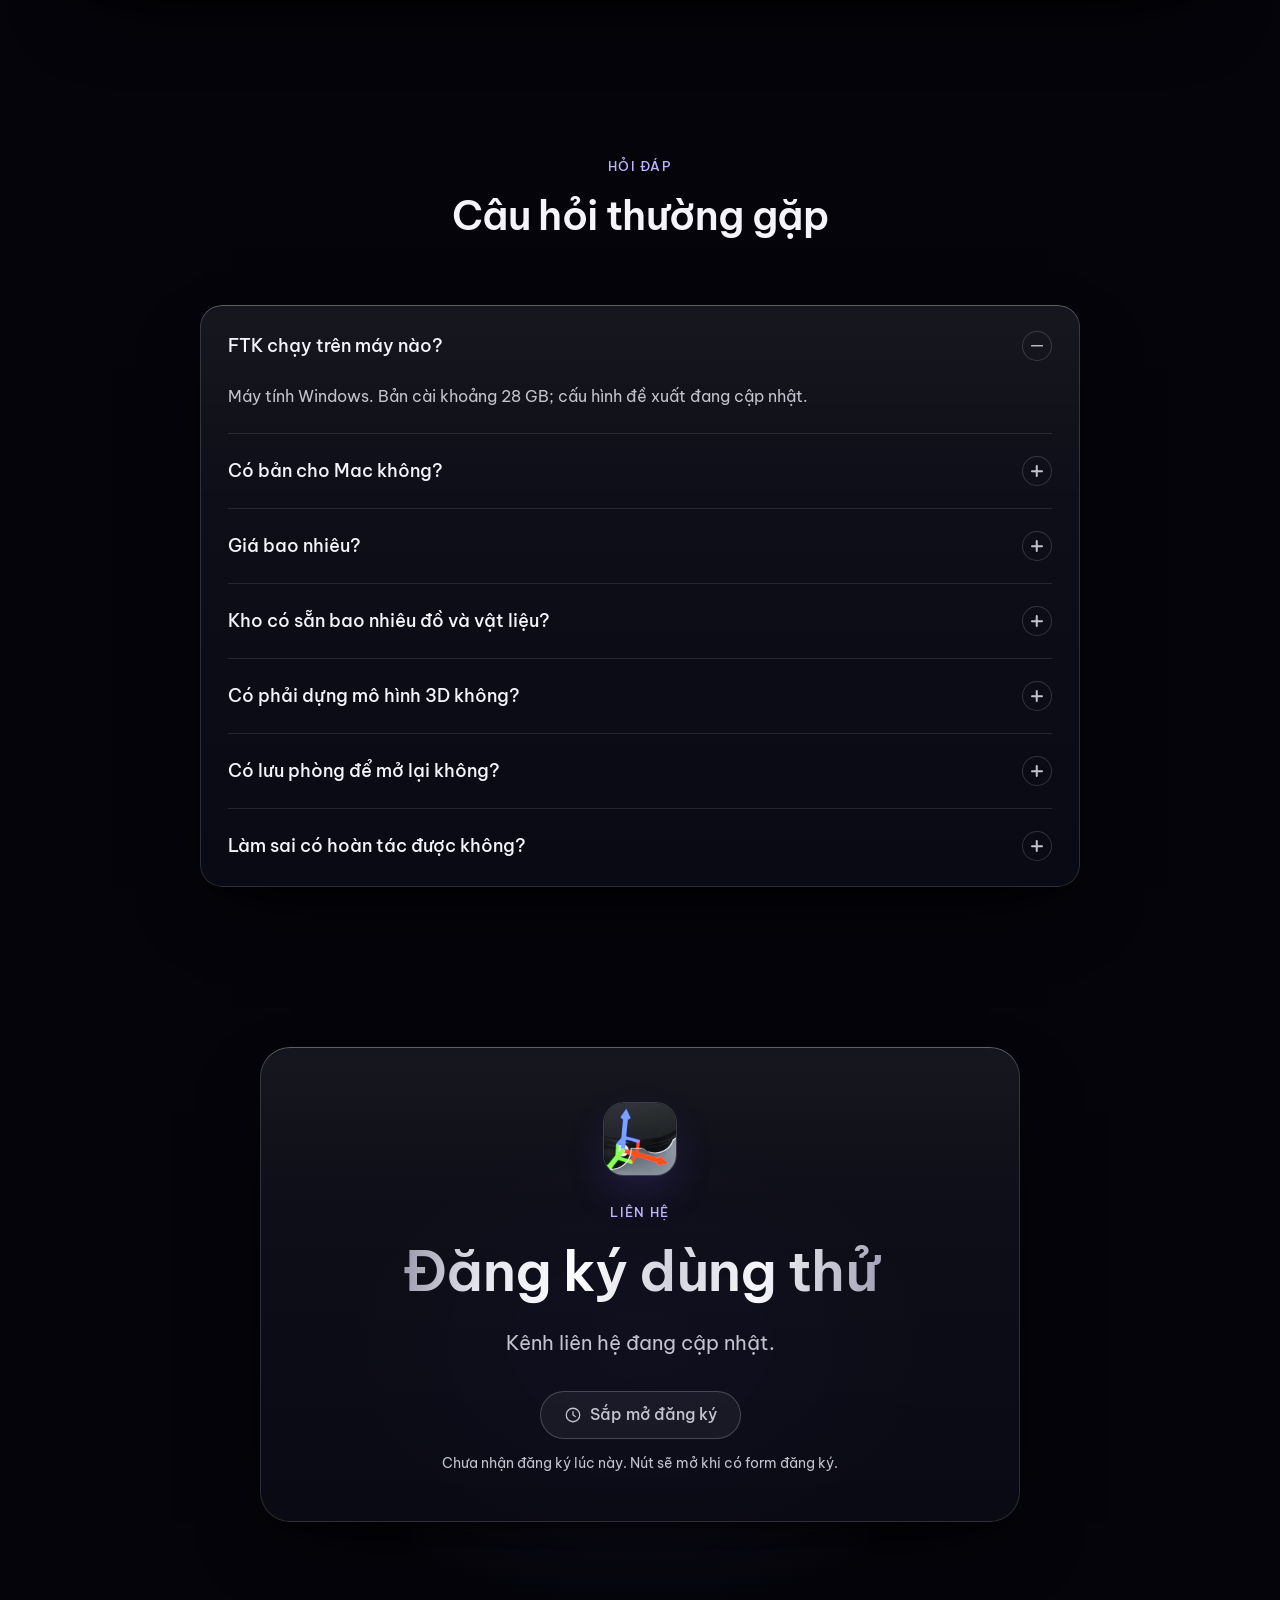
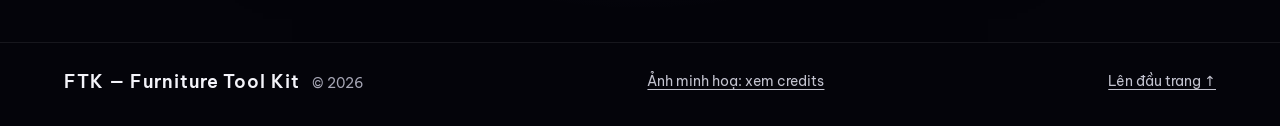
==== commit 92ba22be: "Gắn khối "Ảnh AI" (#anh-ai) theo gói bàn giao, dọn thư mục tải lên - anh-ai/: chuyển nguyên trạng từ" ====
--- a/index.html
+++ b/index.html
@@ -20,10 +20,10 @@
 <link rel="preconnect" href="https://fonts.googleapis.com">
 <link rel="preconnect" href="https://fonts.gstatic.com" crossorigin>
 <link rel="stylesheet" href="https://fonts.googleapis.com/css2?family=Be+Vietnam+Pro:wght@400;500;600&display=swap">
-<link rel="stylesheet" href="style.css?v=1">
+<link rel="stylesheet" href="style.css?v=2">
 <script type="importmap">{"imports":{"three":"./vendor/three/three.module.min.js","three/addons/":"./vendor/three/addons/"}}</script>
-<script src="config.js?v=1"></script>
-<script src="main.js?v=1"></script>
+<script src="config.js?v=2"></script>
+<script src="main.js?v=2"></script>
 </head>
 <body id="top">
 <div class="sky" aria-hidden="true"><div class="sky-neb"></div><canvas class="sky-far"></canvas><canvas class="sky-near"></canvas><div class="sky-grain"></div><div class="sky-vig"></div></div>
@@ -54,6 +54,7 @@
           <ul>
             <template data-an="anh-app"><li><a data-to="thao-tac">Thao tác</a></li></template>
             <li><a href="#xem-thu">Xem thử 3D</a></li>
+            <li><a href="#anh-ai">Ảnh AI</a></li>
             <li><a href="#tinh-nang">Tính năng</a></li>
             <li><a href="#danh-cho-ai">Người dùng</a></li>
             <li><a href="#cai-dat">Cài đặt</a></li>
@@ -312,6 +313,23 @@
         </div>
       </div>
     </div>
+  </div>
+</section>
+
+<!-- ═════════ #anh-ai — khối Ảnh AI (gói bàn giao 03/11 từ FTK_AI_Server).
+     Đừng sửa anh-ai/ftk_viewport.* / du_lieu.json / ảnh: đó là bản sinh ra, cần đổi thì xuất gói lại.
+     Chữ trong khối + CSS bọc ngoài (#anh-ai …, ở style.css) là của trang. Nạp lười: main.js mục "Khối Ảnh AI". ═════════ -->
+<section id="anh-ai" class="section" aria-labelledby="anh-ai-tieu-de">
+  <div class="container">
+    <div class="sec-head" data-reveal>
+      <div>
+        <p class="eyebrow">Ảnh AI · thử nghiệm</p>
+        <h2 id="anh-ai-tieu-de" class="h2">Tả bằng lời, nhận ảnh&nbsp;— rồi đổi từng món</h2>
+      </div>
+      <p class="sec-lead">Rê chuột hoặc chạm vào ảnh để thấy từng món, bấm để chọn. Gõ yêu cầu cho món đang chọn — chỉ món đó đổi, mọi thứ khác giữ nguyên. Xem lại từng phiên bản ở dải bên dưới.</p>
+    </div>
+    <div id="anh-ai-vp" class="anh-ai-vp"><p class="anh-ai-cho">Đang tải ảnh mẫu…</p></div>
+    <p class="anh-ai-ghi">Bản giới thiệu dùng kết quả dựng sẵn: ảnh đầu do AI vẽ theo mô tả, sofa đổi nhung xanh navy (AI vẽ lại riêng món), mặt bàn đổi tông gỗ óc chó (tô lại tại chỗ, giữ vân). Ảnh không phải hình chụp từ app 3D.</p>
   </div>
 </section>
 
--- a/style.css
+++ b/style.css
@@ -468,6 +468,15 @@
     opacity: 0;
   }
   @media (max-width: 479.98px) { .sim-cursor { width: 17px; height: 22px; } .sim-dot { left: -13px; top: -13px; width: 26px; height: 26px; } .sim-line { height: 3px; top: -1.5px; } }
+
+  /* ───────── #anh-ai — khối "Ảnh AI" (thành phần xem ảnh ở anh-ai/ftk_viewport.css, nạp lười; ở đây chỉ CSS bọc ngoài) ───────── */
+  #anh-ai .anh-ai-vp { height: min(82vh, 820px); margin-top: var(--head-gap, 40px); }
+  #anh-ai .anh-ai-cho { margin: 0; padding: 24px; color: var(--text-3); }
+  #anh-ai .anh-ai-ghi { margin: 14px 0 0; color: var(--text-3); font-size: 13.5px; }
+  #anh-ai .ftkv-bao { top: auto; bottom: 14px; }          /* thanh menu nổi ở trên → thông báo xuống đáy */
+  #anh-ai .ftkv-chip.ngoai { opacity: .62; }              /* bản ngoài nhánh đang xem: mờ .5 thì chữ chỉ đạt 4,46 < 4,5 */
+  /* điện thoại: cao theo nội dung — thành phần đẩy ô chat xuống đáy khung, khung cao cố định sẽ để lại khoảng trống lớn */
+  @media (max-width: 640px) { #anh-ai .anh-ai-vp { height: auto; min-height: 0; } }
 
   /* ───────── #xem-thu — "Phòng 3D xem thử" ─────────
      Sân khấu không viền: canvas trong suốt, phòng lơ lửng giữa thiên hà (lớp .sky phía sau). Canvas tràn hết bề ngang,
@@ -845,7 +854,7 @@
   .benefit .n {
     width: 40px; height: 40px; border-radius: var(--r-pill);
     display: grid; place-items: center;
-    font: 500 14px/1.2 var(--f-head); color: var(--accent);
+    font: 500 14px/1.2 var(--f-head); color: var(--accent-txt);   /* --accent chỉ đạt 4,38 khi nằm trên vùng tinh vân sáng */
     background: rgb(var(--accent-rgb) / .08);
     box-shadow: inset 0 0 0 1px rgb(var(--accent-rgb) / .35);
   }
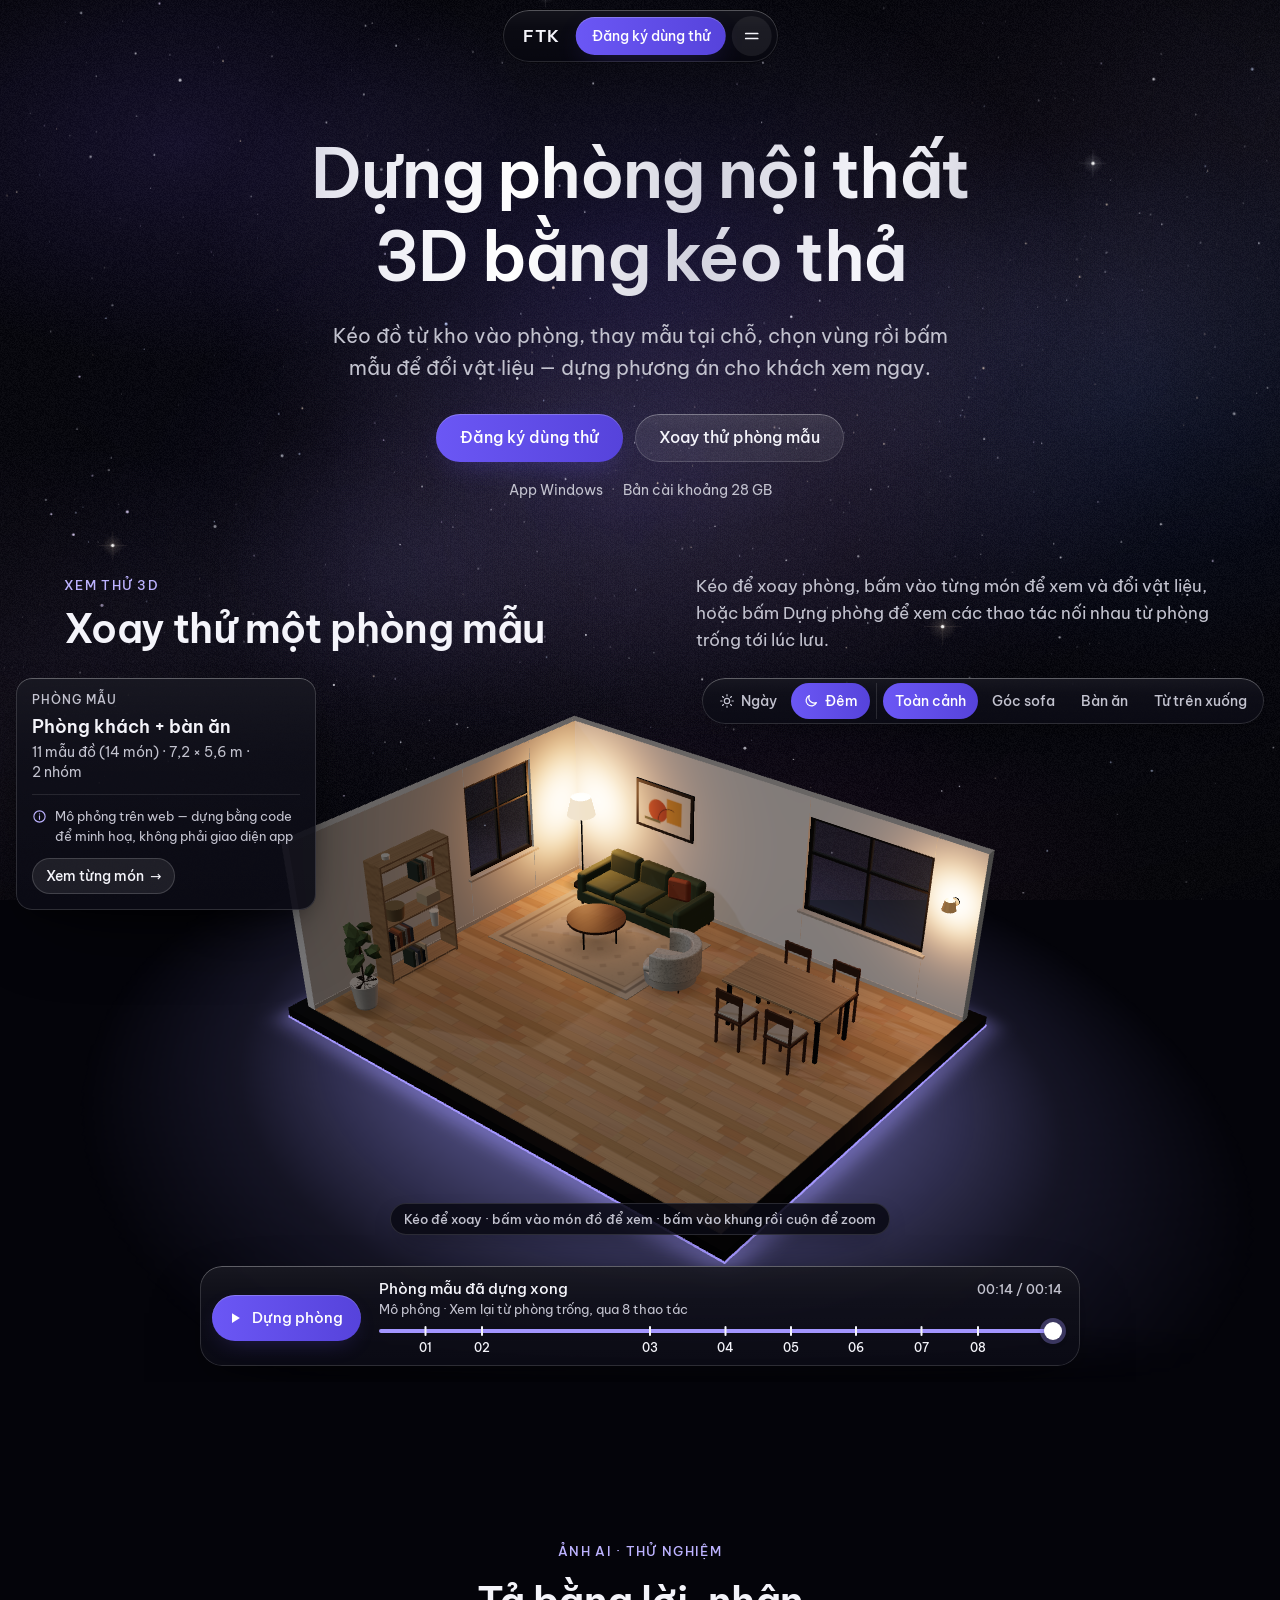
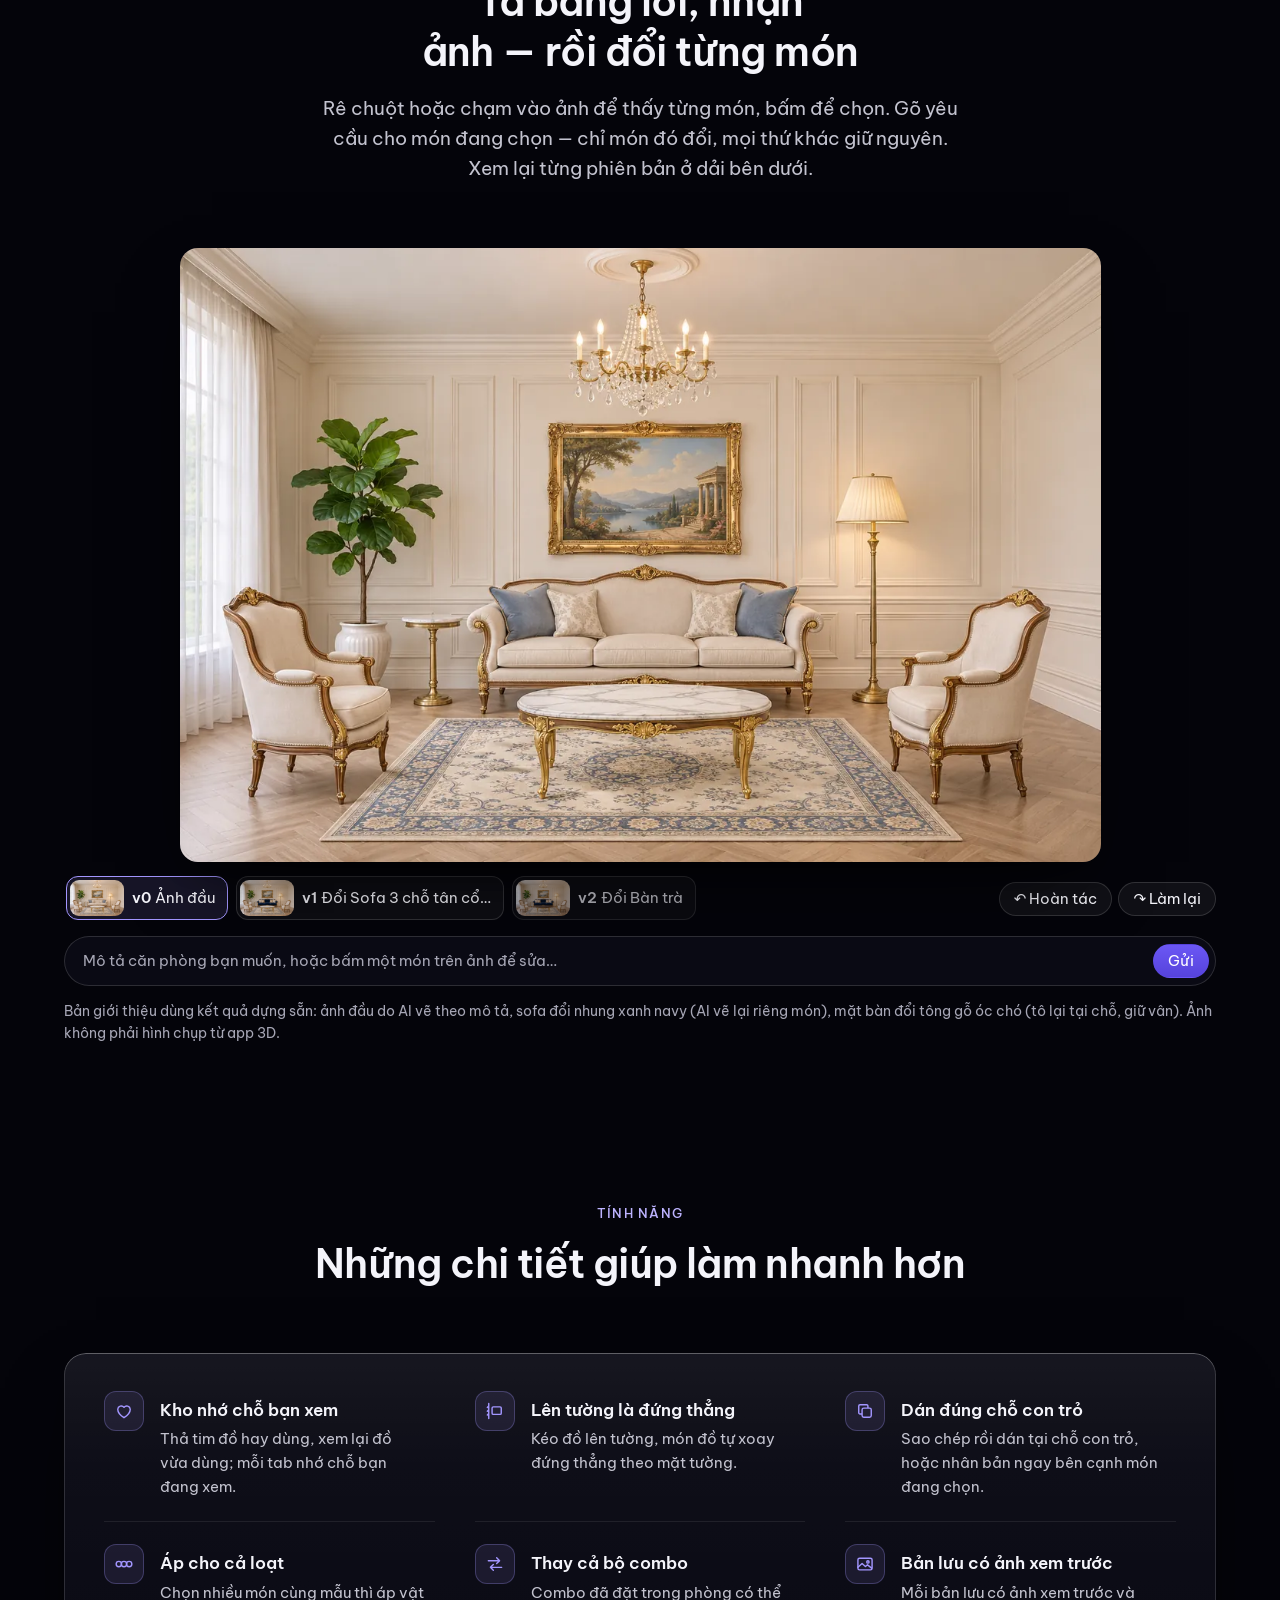
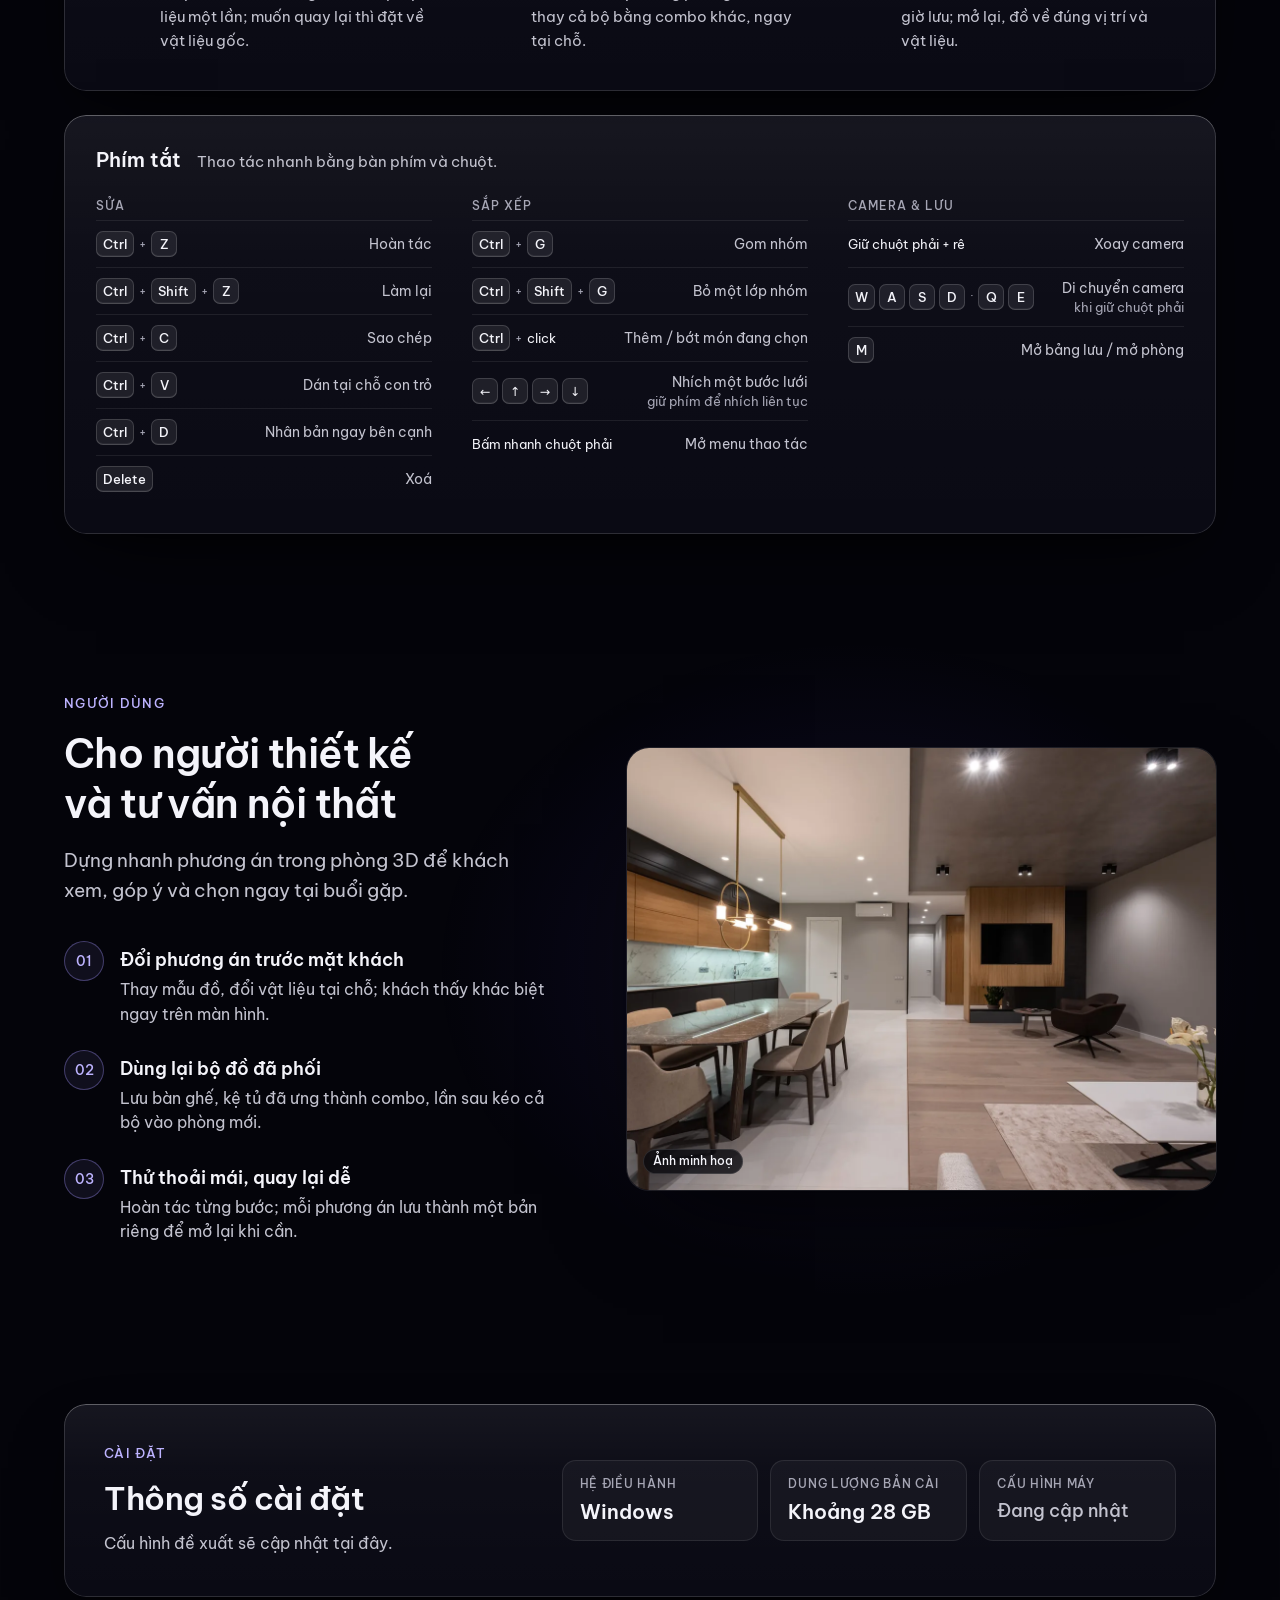
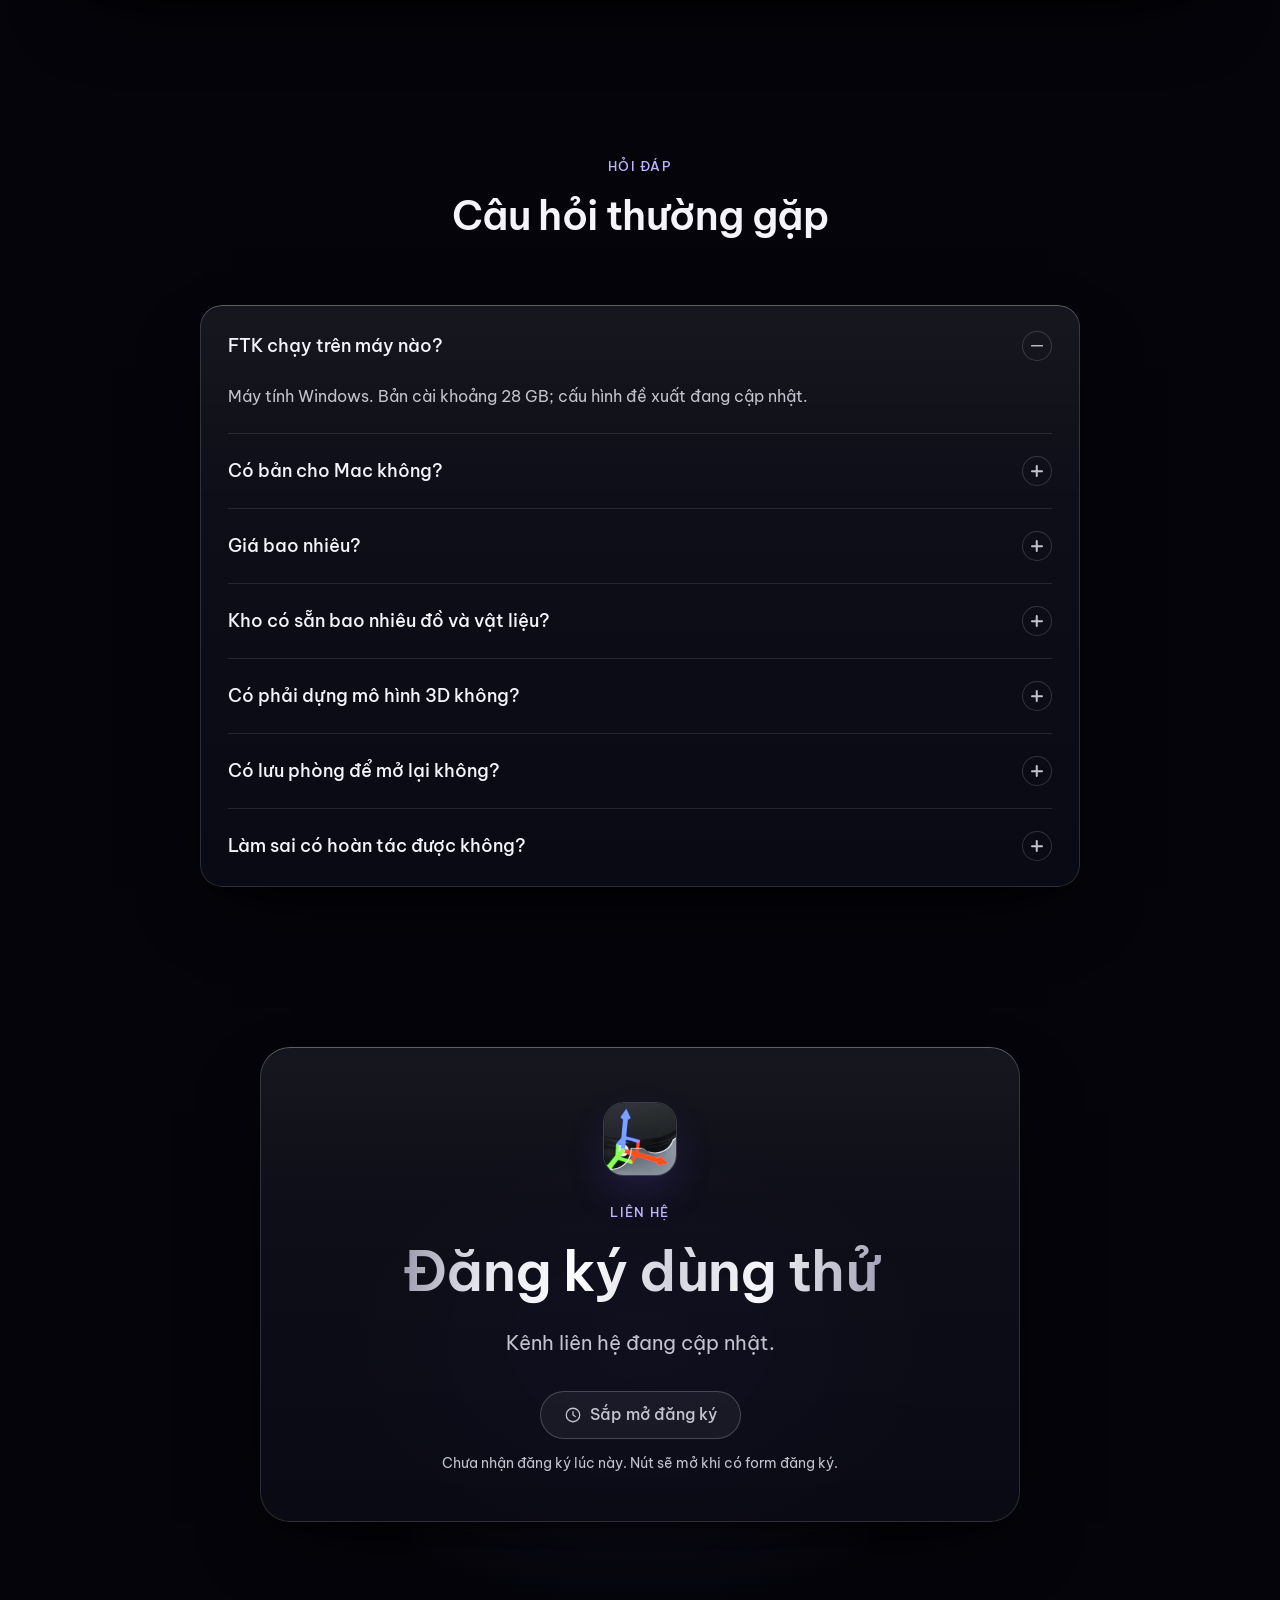
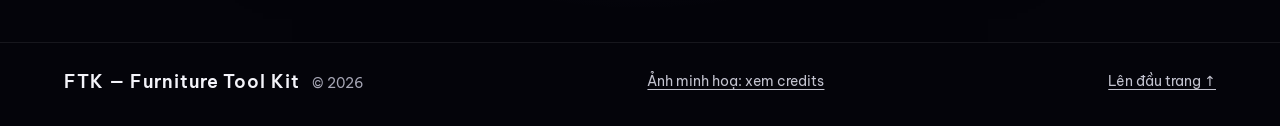
==== commit 883d4ead: "Ảnh AI: thay thành phần xem ảnh bản đã sửa ở nguồn, gỡ đoạn vá tạm - anh-ai/ftk_viewport.js/.css ché" ====
--- a/index.html
+++ b/index.html
@@ -20,10 +20,10 @@
 <link rel="preconnect" href="https://fonts.googleapis.com">
 <link rel="preconnect" href="https://fonts.gstatic.com" crossorigin>
 <link rel="stylesheet" href="https://fonts.googleapis.com/css2?family=Be+Vietnam+Pro:wght@400;500;600&display=swap">
-<link rel="stylesheet" href="style.css?v=2">
+<link rel="stylesheet" href="style.css?v=3">
 <script type="importmap">{"imports":{"three":"./vendor/three/three.module.min.js","three/addons/":"./vendor/three/addons/"}}</script>
-<script src="config.js?v=2"></script>
-<script src="main.js?v=2"></script>
+<script src="config.js?v=3"></script>
+<script src="main.js?v=3"></script>
 </head>
 <body id="top">
 <div class="sky" aria-hidden="true"><div class="sky-neb"></div><canvas class="sky-far"></canvas><canvas class="sky-near"></canvas><div class="sky-grain"></div><div class="sky-vig"></div></div>
--- a/style.css
+++ b/style.css
@@ -474,7 +474,6 @@
   #anh-ai .anh-ai-cho { margin: 0; padding: 24px; color: var(--text-3); }
   #anh-ai .anh-ai-ghi { margin: 14px 0 0; color: var(--text-3); font-size: 13.5px; }
   #anh-ai .ftkv-bao { top: auto; bottom: 14px; }          /* thanh menu nổi ở trên → thông báo xuống đáy */
-  #anh-ai .ftkv-chip.ngoai { opacity: .62; }              /* bản ngoài nhánh đang xem: mờ .5 thì chữ chỉ đạt 4,46 < 4,5 */
   /* điện thoại: cao theo nội dung — thành phần đẩy ô chat xuống đáy khung, khung cao cố định sẽ để lại khoảng trống lớn */
   @media (max-width: 640px) { #anh-ai .anh-ai-vp { height: auto; min-height: 0; } }
 
